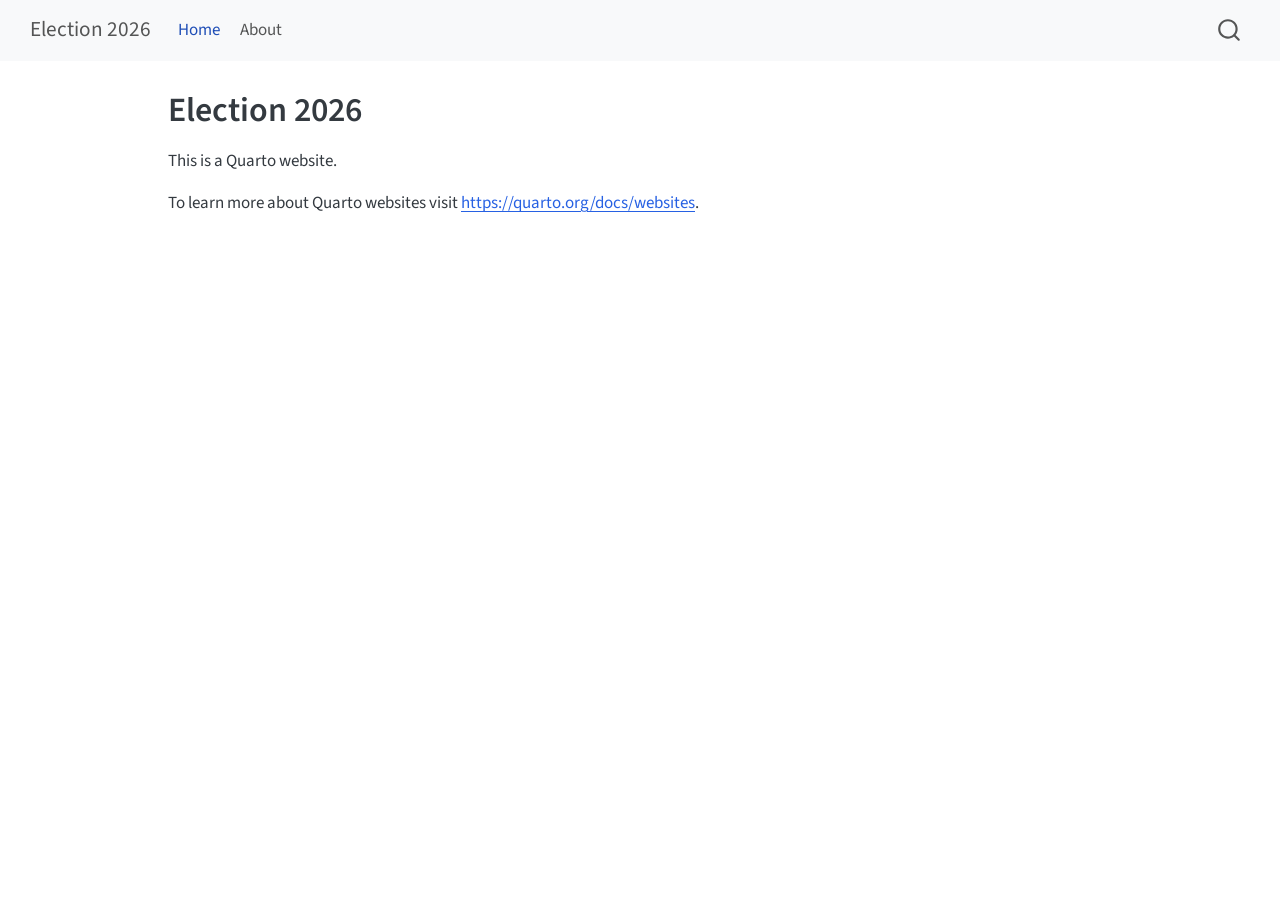
==== index.html @ 582b4d3f "Built site for gh-pages" ====
<!DOCTYPE html>
<html xmlns="http://www.w3.org/1999/xhtml" lang="en" xml:lang="en"><head>

<meta charset="utf-8">
<meta name="generator" content="quarto-1.10.19">

<meta name="viewport" content="width=device-width, initial-scale=1.0, user-scalable=yes">


<title>Election 2026</title>
<style>
/* Default styles provided by pandoc.
** See https://pandoc.org/MANUAL.html#variables-for-html for config info.
*/
span.smallcaps{font-variant: small-caps;}
div.columns{display: flex; gap: 1.5em;}
div.column{flex: auto;}
@media screen {
div.columns{gap: min(4vw, 1.5em);}
div.column{overflow-x: auto;}
}
div.hanging-indent{margin-left: 1.5em; text-indent: -1.5em;}
ul.task-list{list-style: none;}
ul.task-list li input[type="checkbox"] {
  width: 0.8em;
  margin: 0 0.8em 0.2em -1em; /* quarto-specific, see https://github.com/quarto-dev/quarto-cli/issues/4556 */ 
  vertical-align: middle;
}
</style>


<script src="site_libs/quarto-nav/quarto-nav.js"></script>
<script src="site_libs/quarto-nav/headroom.min.js"></script>
<script src="site_libs/clipboard/clipboard.min.js"></script>
<script src="site_libs/quarto-search/autocomplete.umd.js"></script>
<script src="site_libs/quarto-search/fuse.min.js"></script>
<script src="site_libs/quarto-search/quarto-search.js"></script>
<meta name="quarto:offset" content="./">
<script src="site_libs/quarto-html/quarto.js" type="module"></script>
<script src="site_libs/quarto-html/tabsets/tabsets.js" type="module"></script>
<script src="site_libs/quarto-html/popper.min.js"></script>
<script src="site_libs/quarto-html/tippy.umd.min.js"></script>
<script src="site_libs/quarto-html/anchor.min.js"></script>
<link href="site_libs/quarto-html/tippy.css" rel="stylesheet">
<link href="site_libs/quarto-html/quarto-syntax-highlighting-bf27225e3a48a9273f3daa8f8e829971.css" rel="stylesheet" id="quarto-text-highlighting-styles">
<script src="site_libs/bootstrap/bootstrap.min.js"></script>
<link href="site_libs/bootstrap/bootstrap-icons.css" rel="stylesheet">
<link href="site_libs/bootstrap/bootstrap-977607561cd60f84a551947bb62c3781.min.css" rel="stylesheet" append-hash="true" id="quarto-bootstrap" data-mode="light">
<script id="quarto-search-options" type="application/json">{
  "location": "navbar",
  "copy-button": false,
  "collapse-after": 3,
  "panel-placement": "end",
  "type": "overlay",
  "limit": 50,
  "keyboard-shortcut": [
    "f",
    "/",
    "s"
  ],
  "show-item-context": false,
  "language": {
    "search-no-results-text": "No results",
    "search-matching-documents-text": "matching documents",
    "search-copy-link-title": "Copy link to search",
    "search-hide-matches-text": "Hide additional matches",
    "search-more-match-text": "more match in this document",
    "search-more-matches-text": "more matches in this document",
    "search-clear-button-title": "Clear",
    "search-text-placeholder": "",
    "search-detached-cancel-button-title": "Cancel",
    "search-submit-button-title": "Submit",
    "search-label": "Search"
  }
}</script>


<link rel="stylesheet" href="styles.css">
</head>

<body class="nav-fixed quarto-light">

<div id="quarto-search-results"></div>
  <header id="quarto-header" class="headroom fixed-top">
    <nav class="navbar navbar-expand-lg " data-bs-theme="dark">
      <div class="navbar-container container-fluid">
      <div class="navbar-brand-container mx-auto">
    <a class="navbar-brand" href="./index.html">
    <span class="navbar-title">Election 2026</span>
    </a>
  </div>
            <div id="quarto-search" class="" title="Search"></div>
          <button class="navbar-toggler" type="button" data-bs-toggle="collapse" data-bs-target="#navbarCollapse" aria-controls="navbarCollapse" role="menu" aria-expanded="false" aria-label="Toggle navigation" onclick="if (window.quartoToggleHeadroom) { window.quartoToggleHeadroom(); }">
  <span class="navbar-toggler-icon"></span>
</button>
          <div class="collapse navbar-collapse" id="navbarCollapse">
            <ul class="navbar-nav navbar-nav-scroll me-auto">
  <li class="nav-item">
    <a class="nav-link active" href="./index.html" aria-current="page"> 
<span class="menu-text">Home</span></a>
  </li>  
  <li class="nav-item">
    <a class="nav-link" href="./about.html"> 
<span class="menu-text">About</span></a>
  </li>  
</ul>
          </div> <!-- /navcollapse -->
            <div class="quarto-navbar-tools">
</div>
      </div> <!-- /container-fluid -->
    </nav>
</header>
<!-- content -->
<div id="quarto-content" class="quarto-container page-columns page-rows-contents page-layout-article page-navbar">
<!-- sidebar -->
<!-- margin-sidebar -->
    <div id="quarto-margin-sidebar" class="sidebar margin-sidebar zindex-bottom">
        
    </div>
<!-- main -->
<main class="content" id="quarto-document-content">

<header id="title-block-header" class="quarto-title-block default">
<div class="quarto-title">
<h1 class="title">Election 2026</h1>
</div>



<div class="quarto-title-meta">

    
  
    
  </div>
  


</header>


<p>This is a Quarto website.</p>
<p>To learn more about Quarto websites visit <a href="https://quarto.org/docs/websites" class="uri">https://quarto.org/docs/websites</a>.</p>



</main> <!-- /main -->
<script id="quarto-html-after-body" type="application/javascript">
  window.document.addEventListener("DOMContentLoaded", function (event) {
    const icon = "";
    const anchorJS = new window.AnchorJS();
    anchorJS.options = {
      placement: 'right',
      icon: icon
    };
    anchorJS.add('.anchored');
    const isCodeAnnotation = (el) => {
      for (const clz of el.classList) {
        if (clz.startsWith('code-annotation-')) {                     
          return true;
        }
      }
      return false;
    }
    const onCopySuccess = function(e) {
      // button target
      const button = e.trigger;
      // don't keep focus
      button.blur();
      // flash "checked"
      button.classList.add('code-copy-button-checked');
      var currentTitle = button.getAttribute("title");
      button.setAttribute("title", "Copied!");
      let tooltip;
      if (window.bootstrap) {
        button.setAttribute("data-bs-toggle", "tooltip");
        button.setAttribute("data-bs-placement", "left");
        button.setAttribute("data-bs-title", "Copied!");
        tooltip = new bootstrap.Tooltip(button, 
          { trigger: "manual", 
            customClass: "code-copy-button-tooltip",
            offset: [0, -8]});
        tooltip.show();    
      }
      setTimeout(function() {
        if (tooltip) {
          tooltip.hide();
          button.removeAttribute("data-bs-title");
          button.removeAttribute("data-bs-toggle");
          button.removeAttribute("data-bs-placement");
        }
        button.setAttribute("title", currentTitle);
        button.classList.remove('code-copy-button-checked');
      }, 1000);
      // clear code selection
      e.clearSelection();
    }
    const getTextToCopy = function(trigger) {
      const outerScaffold = trigger.parentElement.cloneNode(true);
      const codeEl = outerScaffold.querySelector('code');
      for (const childEl of codeEl.children) {
        if (isCodeAnnotation(childEl)) {
          childEl.remove();
        }
      }
      return codeEl.innerText;
    }
    const clipboard = new window.ClipboardJS('.code-copy-button:not([data-in-quarto-modal])', {
      text: getTextToCopy
    });
    clipboard.on('success', onCopySuccess);
    if (window.document.getElementById('quarto-embedded-source-code-modal')) {
      const clipboardModal = new window.ClipboardJS('.code-copy-button[data-in-quarto-modal]', {
        text: getTextToCopy,
        container: window.document.getElementById('quarto-embedded-source-code-modal')
      });
      clipboardModal.on('success', onCopySuccess);
    }
      var localhostRegex = new RegExp(/^(?:http|https):\/\/localhost\:?[0-9]*\//);
      var mailtoRegex = new RegExp(/^mailto:/);
        var filterRegex = new RegExp('/' + window.location.host + '/');
      var isInternal = (href) => {
          return filterRegex.test(href) || localhostRegex.test(href) || mailtoRegex.test(href);
      }
      // Inspect non-navigation links and adorn them if external
     var links = window.document.querySelectorAll('a[href]:not(.nav-link):not(.navbar-brand):not(.toc-action):not(.sidebar-link):not(.sidebar-item-toggle):not(.pagination-link):not(.no-external):not([aria-hidden]):not(.dropdown-item):not(.quarto-navigation-tool):not(.about-link)');
      for (var i=0; i<links.length; i++) {
        const link = links[i];
        if (!isInternal(link.href)) {
          // undo the damage that might have been done by quarto-nav.js in the case of
          // links that we want to consider external
          if (link.dataset.originalHref !== undefined) {
            link.href = link.dataset.originalHref;
          }
        }
      }
    function tippyHover(el, contentFn, onTriggerFn, onUntriggerFn) {
      const config = {
        allowHTML: true,
        maxWidth: 500,
        delay: 100,
        arrow: false,
        appendTo: function(el) {
            return el.parentElement;
        },
        interactive: true,
        interactiveBorder: 10,
        theme: 'quarto',
        placement: 'bottom-start',
      };
      if (contentFn) {
        config.content = contentFn;
      }
      if (onTriggerFn) {
        config.onTrigger = onTriggerFn;
      }
      if (onUntriggerFn) {
        config.onUntrigger = onUntriggerFn;
      }
      window.tippy(el, config); 
    }
    const noterefs = window.document.querySelectorAll('a[role="doc-noteref"]');
    for (var i=0; i<noterefs.length; i++) {
      const ref = noterefs[i];
      tippyHover(ref, function() {
        // use id or data attribute instead here
        let href = ref.getAttribute('data-footnote-href') || ref.getAttribute('href');
        try { href = new URL(href).hash; } catch {}
        const id = href.replace(/^#\/?/, "");
        const note = window.document.getElementById(id);
        if (note) {
          return note.innerHTML;
        } else {
          return "";
        }
      });
    }
    const xrefs = window.document.querySelectorAll('a.quarto-xref');
    const processXRef = (id, note) => {
      // Strip column container classes
      const stripColumnClz = (el) => {
        el.classList.remove("page-full", "page-columns");
        if (el.children) {
          for (const child of el.children) {
            stripColumnClz(child);
          }
        }
      }
      stripColumnClz(note)
      if (id === null || id.startsWith('sec-')) {
        // Special case sections, only their first couple elements
        const container = document.createElement("div");
        if (note.children && note.children.length > 2) {
          container.appendChild(note.children[0].cloneNode(true));
          for (let i = 1; i < note.children.length; i++) {
            const child = note.children[i];
            if (child.tagName === "P" && child.innerText === "") {
              continue;
            } else {
              container.appendChild(child.cloneNode(true));
              break;
            }
          }
          if (window.Quarto?.typesetMath) {
            window.Quarto.typesetMath(container);
          }
          return container.innerHTML
        } else {
          if (window.Quarto?.typesetMath) {
            window.Quarto.typesetMath(note);
          }
          return note.innerHTML;
        }
      } else {
        // Remove any anchor links if they are present
        const anchorLink = note.querySelector('a.anchorjs-link');
        if (anchorLink) {
          anchorLink.remove();
        }
        if (window.Quarto?.typesetMath) {
          window.Quarto.typesetMath(note);
        }
        if (note.classList.contains("callout")) {
          return note.outerHTML;
        } else {
          return note.innerHTML;
        }
      }
    }
    for (var i=0; i<xrefs.length; i++) {
      const xref = xrefs[i];
      tippyHover(xref, undefined, function(instance) {
        instance.disable();
        let url = xref.getAttribute('href');
        let hash = undefined; 
        if (url.startsWith('#')) {
          hash = url;
        } else {
          try { hash = new URL(url).hash; } catch {}
        }
        if (hash) {
          const id = hash.replace(/^#\/?/, "");
          const note = window.document.getElementById(id);
          if (note !== null) {
            try {
              const html = processXRef(id, note.cloneNode(true));
              instance.setContent(html);
            } finally {
              instance.enable();
              instance.show();
            }
          } else {
            // See if we can fetch this
            fetch(url.split('#')[0])
            .then(res => res.text())
            .then(html => {
              const parser = new DOMParser();
              const htmlDoc = parser.parseFromString(html, "text/html");
              const note = htmlDoc.getElementById(id);
              if (note !== null) {
                const html = processXRef(id, note);
                instance.setContent(html);
              } 
            }).finally(() => {
              instance.enable();
              instance.show();
            });
          }
        } else {
          // See if we can fetch a full url (with no hash to target)
          // This is a special case and we should probably do some content thinning / targeting
          fetch(url)
          .then(res => res.text())
          .then(html => {
            const parser = new DOMParser();
            const htmlDoc = parser.parseFromString(html, "text/html");
            const note = htmlDoc.querySelector('main.content');
            if (note !== null) {
              // This should only happen for chapter cross references
              // (since there is no id in the URL)
              // remove the first header
              if (note.children.length > 0 && note.children[0].tagName === "HEADER") {
                note.children[0].remove();
              }
              const html = processXRef(null, note);
              instance.setContent(html);
            } 
          }).finally(() => {
            instance.enable();
            instance.show();
          });
        }
      }, function(instance) {
      });
    }
        let selectedAnnoteEl;
        const selectorForAnnotation = ( cell, annotation) => {
          let cellAttr = 'data-code-cell="' + cell + '"';
          let lineAttr = 'data-code-annotation="' +  annotation + '"';
          const selector = 'span[' + cellAttr + '][' + lineAttr + ']';
          return selector;
        }
        const selectCodeLines = (annoteEl) => {
          const doc = window.document;
          const targetCell = annoteEl.getAttribute("data-target-cell");
          const targetAnnotation = annoteEl.getAttribute("data-target-annotation");
          const annoteSpan = window.document.querySelector(selectorForAnnotation(targetCell, targetAnnotation));
          const lines = annoteSpan.getAttribute("data-code-lines").split(",");
          const lineIds = lines.map((line) => {
            return targetCell + "-" + line;
          })
          let top = null;
          let height = null;
          let parent = null;
          if (lineIds.length > 0) {
              //compute the position of the single el (top and bottom and make a div)
              const el = window.document.getElementById(lineIds[0]);
              top = el.offsetTop;
              height = el.offsetHeight;
              parent = el.parentElement.parentElement;
            if (lineIds.length > 1) {
              const lastEl = window.document.getElementById(lineIds[lineIds.length - 1]);
              const bottom = lastEl.offsetTop + lastEl.offsetHeight;
              height = bottom - top;
            }
            if (top !== null && height !== null && parent !== null) {
              // cook up a div (if necessary) and position it 
              let div = window.document.getElementById("code-annotation-line-highlight");
              if (div === null) {
                div = window.document.createElement("div");
                div.setAttribute("id", "code-annotation-line-highlight");
                div.style.position = 'absolute';
                parent.appendChild(div);
              }
              div.style.top = top - 2 + "px";
              div.style.height = height + 4 + "px";
              div.style.left = 0;
              let gutterDiv = window.document.getElementById("code-annotation-line-highlight-gutter");
              if (gutterDiv === null) {
                gutterDiv = window.document.createElement("div");
                gutterDiv.setAttribute("id", "code-annotation-line-highlight-gutter");
                gutterDiv.style.position = 'absolute';
                const codeCell = window.document.getElementById(targetCell);
                const gutter = codeCell.querySelector('.code-annotation-gutter');
                gutter.appendChild(gutterDiv);
              }
              gutterDiv.style.top = top - 2 + "px";
              gutterDiv.style.height = height + 4 + "px";
            }
            selectedAnnoteEl = annoteEl;
          }
        };
        const unselectCodeLines = () => {
          const elementsIds = ["code-annotation-line-highlight", "code-annotation-line-highlight-gutter"];
          elementsIds.forEach((elId) => {
            const div = window.document.getElementById(elId);
            if (div) {
              div.remove();
            }
          });
          selectedAnnoteEl = undefined;
        };
          // Handle positioning of the toggle
      window.addEventListener(
        "resize",
        throttle(() => {
          elRect = undefined;
          if (selectedAnnoteEl) {
            selectCodeLines(selectedAnnoteEl);
          }
        }, 10)
      );
      function throttle(fn, ms) {
      let throttle = false;
      let timer;
        return (...args) => {
          if(!throttle) { // first call gets through
              fn.apply(this, args);
              throttle = true;
          } else { // all the others get throttled
              if(timer) clearTimeout(timer); // cancel #2
              timer = setTimeout(() => {
                fn.apply(this, args);
                timer = throttle = false;
              }, ms);
          }
        };
      }
        // Attach click handler to the DT
        const annoteDls = window.document.querySelectorAll('dt[data-target-cell]');
        for (const annoteDlNode of annoteDls) {
          annoteDlNode.addEventListener('click', (event) => {
            const clickedEl = event.target;
            if (clickedEl !== selectedAnnoteEl) {
              unselectCodeLines();
              const activeEl = window.document.querySelector('dt[data-target-cell].code-annotation-active');
              if (activeEl) {
                activeEl.classList.remove('code-annotation-active');
              }
              selectCodeLines(clickedEl);
              clickedEl.classList.add('code-annotation-active');
            } else {
              // Unselect the line
              unselectCodeLines();
              clickedEl.classList.remove('code-annotation-active');
            }
          });
        }
    const findCites = (el) => {
      const parentEl = el.parentElement;
      if (parentEl) {
        const cites = parentEl.dataset.cites;
        if (cites) {
          return {
            el,
            cites: cites.split(' ')
          };
        } else {
          return findCites(el.parentElement)
        }
      } else {
        return undefined;
      }
    };
    var bibliorefs = window.document.querySelectorAll('a[role="doc-biblioref"]');
    for (var i=0; i<bibliorefs.length; i++) {
      const ref = bibliorefs[i];
      const citeInfo = findCites(ref);
      if (citeInfo) {
        tippyHover(citeInfo.el, function() {
          var popup = window.document.createElement('div');
          citeInfo.cites.forEach(function(cite) {
            var citeDiv = window.document.createElement('div');
            citeDiv.classList.add('hanging-indent');
            citeDiv.classList.add('csl-entry');
            var biblioDiv = window.document.getElementById('ref-' + cite);
            if (biblioDiv) {
              citeDiv.innerHTML = biblioDiv.innerHTML;
            }
            popup.appendChild(citeDiv);
          });
          return popup.innerHTML;
        });
      }
    }
  });
  </script>
</div> <!-- /content -->




</body></html>
---- site_libs/quarto-html/tippy.css ----
.tippy-box[data-animation=fade][data-state=hidden]{opacity:0}[data-tippy-root]{max-width:calc(100vw - 10px)}.tippy-box{position:relative;background-color:#333;color:#fff;border-radius:4px;font-size:14px;line-height:1.4;white-space:normal;outline:0;transition-property:transform,visibility,opacity}.tippy-box[data-placement^=top]>.tippy-arrow{bottom:0}.tippy-box[data-placement^=top]>.tippy-arrow:before{bottom:-7px;left:0;border-width:8px 8px 0;border-top-color:initial;transform-origin:center top}.tippy-box[data-placement^=bottom]>.tippy-arrow{top:0}.tippy-box[data-placement^=bottom]>.tippy-arrow:before{top:-7px;left:0;border-width:0 8px 8px;border-bottom-color:initial;transform-origin:center bottom}.tippy-box[data-placement^=left]>.tippy-arrow{right:0}.tippy-box[data-placement^=left]>.tippy-arrow:before{border-width:8px 0 8px 8px;border-left-color:initial;right:-7px;transform-origin:center left}.tippy-box[data-placement^=right]>.tippy-arrow{left:0}.tippy-box[data-placement^=right]>.tippy-arrow:before{left:-7px;border-width:8px 8px 8px 0;border-right-color:initial;transform-origin:center right}.tippy-box[data-inertia][data-state=visible]{transition-timing-function:cubic-bezier(.54,1.5,.38,1.11)}.tippy-arrow{width:16px;height:16px;color:#333}.tippy-arrow:before{content:"";position:absolute;border-color:transparent;border-style:solid}.tippy-content{position:relative;padding:5px 9px;z-index:1}
---- site_libs/quarto-html/quarto-syntax-highlighting-bf27225e3a48a9273f3daa8f8e829971.css ----
/* quarto syntax highlight colors */
:root {
  --quarto-hl-ot-color: #003B4F;
  --quarto-hl-at-color: #657422;
  --quarto-hl-ss-color: #20794D;
  --quarto-hl-an-color: #5E5E5E;
  --quarto-hl-fu-color: #4758AB;
  --quarto-hl-st-color: #20794D;
  --quarto-hl-cf-color: #003B4F;
  --quarto-hl-op-color: #5E5E5E;
  --quarto-hl-er-color: #AD0000;
  --quarto-hl-bn-color: #AD0000;
  --quarto-hl-al-color: #AD0000;
  --quarto-hl-va-color: #111111;
  --quarto-hl-bu-color: inherit;
  --quarto-hl-ex-color: inherit;
  --quarto-hl-pp-color: #AD0000;
  --quarto-hl-in-color: #5E5E5E;
  --quarto-hl-vs-color: #20794D;
  --quarto-hl-wa-color: #5E5E5E;
  --quarto-hl-do-color: #5E5E5E;
  --quarto-hl-im-color: #00769E;
  --quarto-hl-ch-color: #20794D;
  --quarto-hl-dt-color: #AD0000;
  --quarto-hl-fl-color: #AD0000;
  --quarto-hl-co-color: #5E5E5E;
  --quarto-hl-cv-color: #5E5E5E;
  --quarto-hl-cn-color: #8f5902;
  --quarto-hl-sc-color: #5E5E5E;
  --quarto-hl-dv-color: #AD0000;
  --quarto-hl-kw-color: #003B4F;
}

/* other quarto variables */
:root {
  --quarto-font-monospace: SFMono-Regular, Menlo, Monaco, Consolas, "Liberation Mono", "Courier New", monospace;
}

/* syntax highlight based on Pandoc's rules */
pre > code.sourceCode > span {
  color: #003B4F;
}

code.sourceCode > span {
  color: #003B4F;
}

div.sourceCode,
div.sourceCode pre.sourceCode {
  color: #003B4F;
}

/* Normal */
code span {
  color: #003B4F;
}

/* Alert */
code span.al {
  color: #AD0000;
  font-style: inherit;
}

/* Annotation */
code span.an {
  color: #5E5E5E;
  font-style: inherit;
}

/* Attribute */
code span.at {
  color: #657422;
  font-style: inherit;
}

/* BaseN */
code span.bn {
  color: #AD0000;
  font-style: inherit;
}

/* BuiltIn */
code span.bu {
  font-style: inherit;
}

/* ControlFlow */
code span.cf {
  color: #003B4F;
  font-weight: bold;
  font-style: inherit;
}

/* Char */
code span.ch {
  color: #20794D;
  font-style: inherit;
}

/* Constant */
code span.cn {
  color: #8f5902;
  font-style: inherit;
}

/* Comment */
code span.co {
  color: #5E5E5E;
  font-style: inherit;
}

/* CommentVar */
code span.cv {
  color: #5E5E5E;
  font-style: italic;
}

/* Documentation */
code span.do {
  color: #5E5E5E;
  font-style: italic;
}

/* DataType */
code span.dt {
  color: #AD0000;
  font-style: inherit;
}

/* DecVal */
code span.dv {
  color: #AD0000;
  font-style: inherit;
}

/* Error */
code span.er {
  color: #AD0000;
  font-style: inherit;
}

/* Extension */
code span.ex {
  font-style: inherit;
}

/* Float */
code span.fl {
  color: #AD0000;
  font-style: inherit;
}

/* Function */
code span.fu {
  color: #4758AB;
  font-style: inherit;
}

/* Import */
code span.im {
  color: #00769E;
  font-style: inherit;
}

/* Information */
code span.in {
  color: #5E5E5E;
  font-style: inherit;
}

/* Keyword */
code span.kw {
  color: #003B4F;
  font-weight: bold;
  font-style: inherit;
}

/* Operator */
code span.op {
  color: #5E5E5E;
  font-style: inherit;
}

/* Other */
code span.ot {
  color: #003B4F;
  font-style: inherit;
}

/* Preprocessor */
code span.pp {
  color: #AD0000;
  font-style: inherit;
}

/* SpecialChar */
code span.sc {
  color: #5E5E5E;
  font-style: inherit;
}

/* SpecialString */
code span.ss {
  color: #20794D;
  font-style: inherit;
}

/* String */
code span.st {
  color: #20794D;
  font-style: inherit;
}

/* Variable */
code span.va {
  color: #111111;
  font-style: inherit;
}

/* VerbatimString */
code span.vs {
  color: #20794D;
  font-style: inherit;
}

/* Warning */
code span.wa {
  color: #5E5E5E;
  font-style: italic;
}

.prevent-inlining {
  content: "</";
}

/*# sourceMappingURL=8be38f48d34c45af72792cbd699585e7.css.map */
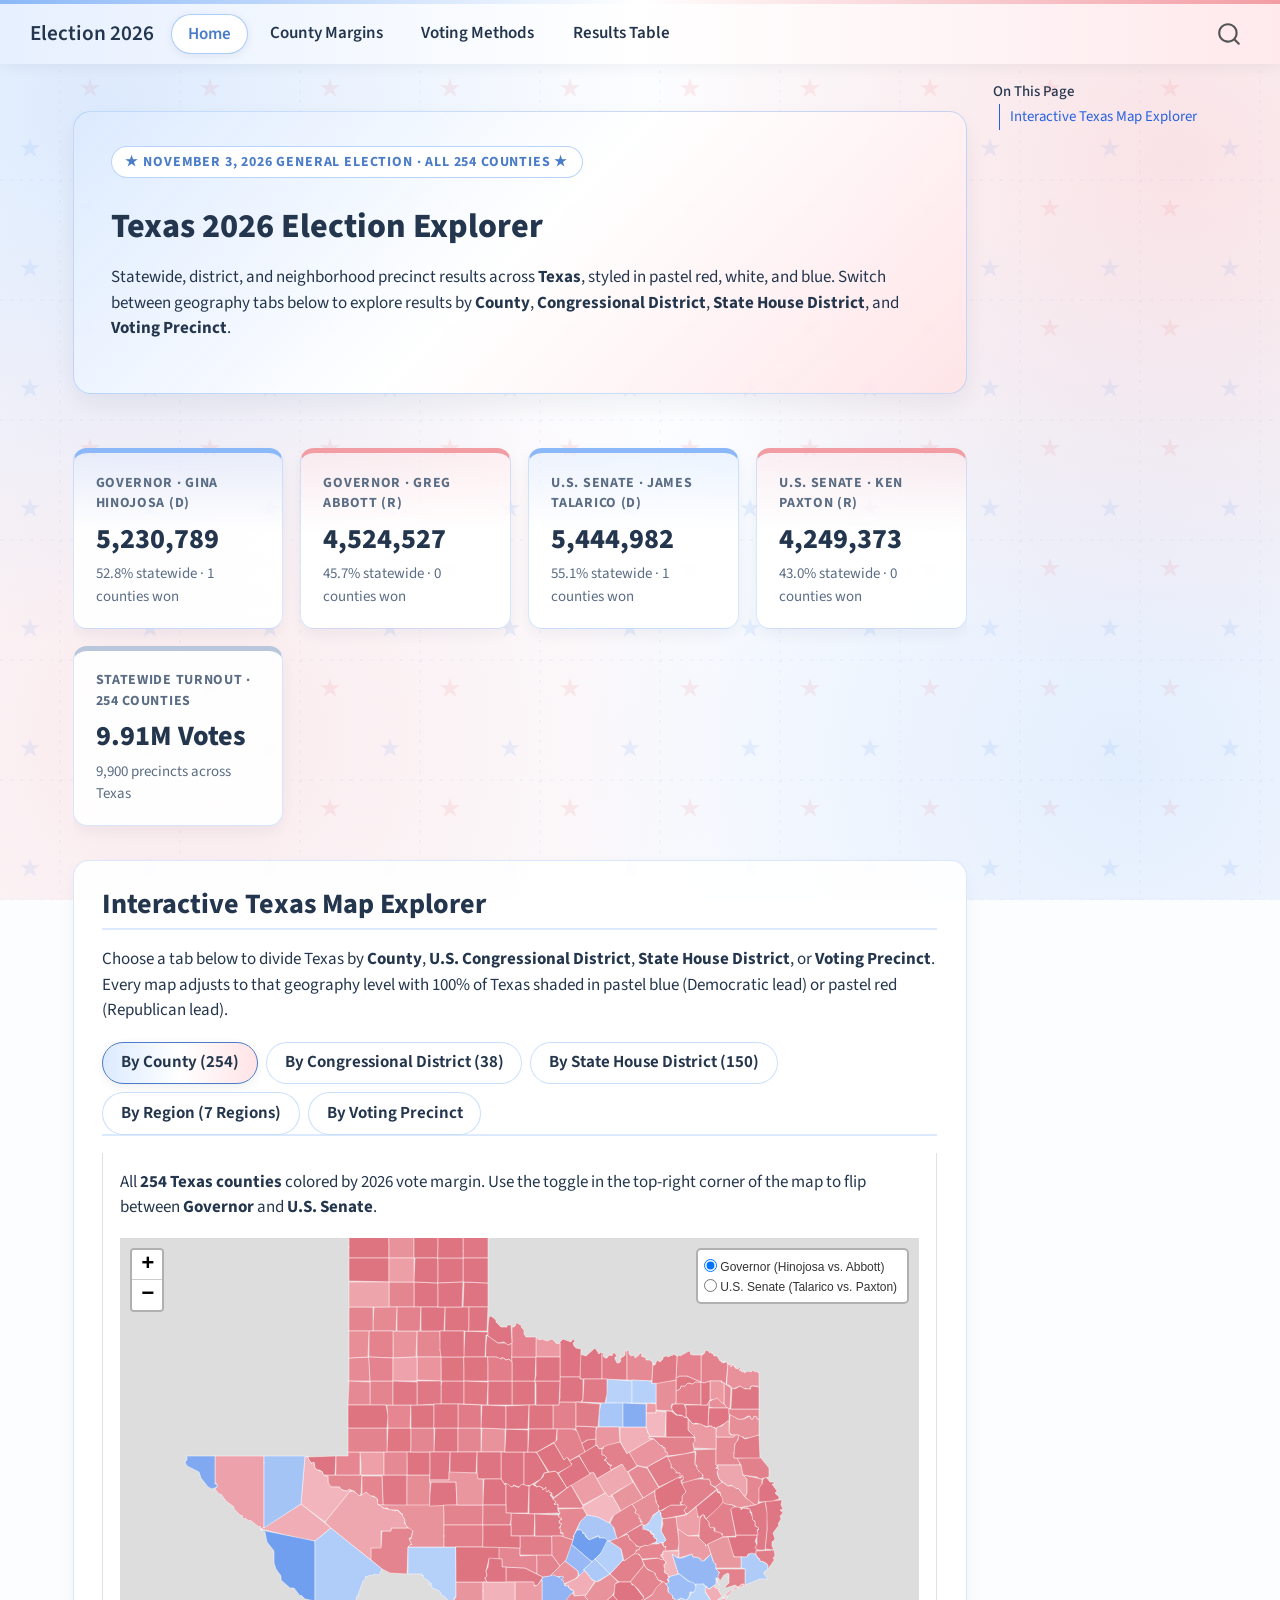
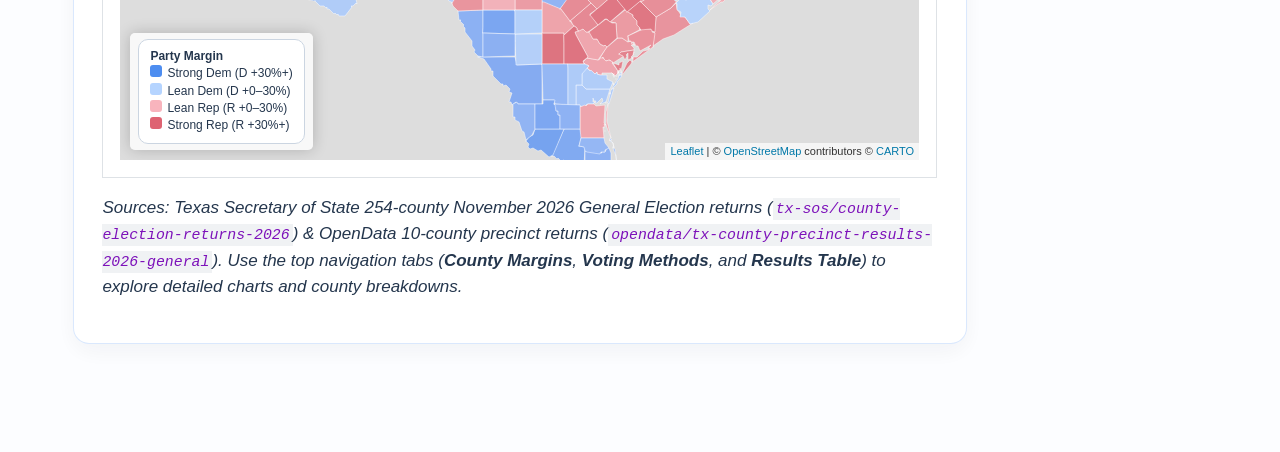
==== commit 58b3f21a: "Built site for gh-pages" ====
--- a/index.html
+++ b/index.html
@@ -73,6 +73,17 @@
     "search-label": "Search"
   }
 }</script>
+<script src="site_libs/htmlwidgets-1.6.4/htmlwidgets.js"></script>
+<script src="site_libs/jquery-3.6.0/jquery-3.6.0.min.js"></script>
+<link href="site_libs/leaflet-1.3.1/leaflet.css" rel="stylesheet">
+<script src="site_libs/leaflet-1.3.1/leaflet.js"></script>
+<link href="site_libs/leafletfix-1.0.0/leafletfix.css" rel="stylesheet">
+<script src="site_libs/proj4-2.6.2/proj4.min.js"></script>
+<script src="site_libs/Proj4Leaflet-1.0.1/proj4leaflet.js"></script>
+<link href="site_libs/rstudio_leaflet-1.3.1/rstudio_leaflet.css" rel="stylesheet">
+<script src="site_libs/leaflet-binding-2.2.3/leaflet.js"></script>
+<script src="site_libs/leaflet-providers-3.0.0/leaflet-providers.js"></script>
+<script src="site_libs/leaflet-providers-plugin-2.2.3/leaflet-providers-plugin.js"></script>
 
 
 <link rel="stylesheet" href="styles.css">
@@ -100,8 +111,16 @@
 <span class="menu-text">Home</span></a>
   </li>  
   <li class="nav-item">
-    <a class="nav-link" href="./about.html"> 
-<span class="menu-text">About</span></a>
+    <a class="nav-link" href="./margins.qmd"> 
+<span class="menu-text">County Margins</span></a>
+  </li>  
+  <li class="nav-item">
+    <a class="nav-link" href="./voting-methods.qmd"> 
+<span class="menu-text">Voting Methods</span></a>
+  </li>  
+  <li class="nav-item">
+    <a class="nav-link" href="./results-table.qmd"> 
+<span class="menu-text">Results Table</span></a>
   </li>  
 </ul>
           </div> <!-- /navcollapse -->
@@ -111,36 +130,116 @@
     </nav>
 </header>
 <!-- content -->
-<div id="quarto-content" class="quarto-container page-columns page-rows-contents page-layout-article page-navbar">
+<div id="quarto-content" class="quarto-container page-columns page-rows-contents page-layout-full page-navbar">
 <!-- sidebar -->
 <!-- margin-sidebar -->
-    <div id="quarto-margin-sidebar" class="sidebar margin-sidebar zindex-bottom">
-        
+    <div id="quarto-margin-sidebar" class="sidebar margin-sidebar">
+        <nav id="TOC" role="doc-toc" class="toc-active">
+    <h2 id="toc-title">On This Page</h2>
+   
+  <ul>
+  <li><a href="#interactive-texas-map-explorer" id="toc-interactive-texas-map-explorer" class="nav-link active" data-scroll-target="#interactive-texas-map-explorer">Interactive Texas Map Explorer</a></li>
+  </ul>
+</nav>
     </div>
 <!-- main -->
-<main class="content" id="quarto-document-content">
-
-<header id="title-block-header" class="quarto-title-block default">
-<div class="quarto-title">
-<h1 class="title">Election 2026</h1>
-</div>
-
-
-
-<div class="quarto-title-meta">
-
-    
-  
-    
-  </div>
-  
-
-
-</header>
-
-
-<p>This is a Quarto website.</p>
-<p>To learn more about Quarto websites visit <a href="https://quarto.org/docs/websites" class="uri">https://quarto.org/docs/websites</a>.</p>
+<main class="content column-page-left" id="quarto-document-content"><header id="title-block-header" class="quarto-title-block"></header>
+
+
+
+
+<div class="hero-banner">
+<p><span class="hero-badge">★ November 3, 2026 General Election · All 254 Counties ★</span></p>
+<section id="texas-2026-election-explorer" class="level1">
+<h1>Texas 2026 Election Explorer</h1>
+<p>Statewide, district, and neighborhood precinct results across <strong>Texas</strong>, styled in pastel red, white, and blue. Switch between geography tabs below to explore results by <strong>County</strong>, <strong>Congressional District</strong>, <strong>State House District</strong>, and <strong>Voting Precinct</strong>.</p>
+</section>
+</div>
+<div class="cell">
+<div class="cell-output-display">
+<div class="kpi-grid"><div class="kpi-card dem"><div class="kpi-label">Governor · Gina Hinojosa (D)</div><div class="kpi-value">5,230,789</div><div class="kpi-detail">52.8% statewide · 1 counties won</div></div><div class="kpi-card rep"><div class="kpi-label">Governor · Greg Abbott (R)</div><div class="kpi-value">4,524,527</div><div class="kpi-detail">45.7% statewide · 0 counties won</div></div><div class="kpi-card dem"><div class="kpi-label">U.S. Senate · James Talarico (D)</div><div class="kpi-value">5,444,982</div><div class="kpi-detail">55.1% statewide · 1 counties won</div></div><div class="kpi-card rep"><div class="kpi-label">U.S. Senate · Ken Paxton (R)</div><div class="kpi-value">4,249,373</div><div class="kpi-detail">43.0% statewide · 0 counties won</div></div><div class="kpi-card neutral"><div class="kpi-label">Statewide Turnout · 254 Counties</div><div class="kpi-value">9.91M Votes</div><div class="kpi-detail">9,900 precincts across Texas</div></div></div>
+</div>
+</div>
+<section id="interactive-texas-map-explorer" class="level2 section-card">
+<h2 class="anchored" data-anchor-id="interactive-texas-map-explorer">Interactive Texas Map Explorer</h2>
+<p>Choose a tab below to divide Texas by <strong>County</strong>, <strong>U.S. Congressional District</strong>, <strong>State House District</strong>, or <strong>Voting Precinct</strong>. Every map adjusts to that geography level with 100% of Texas shaded in pastel blue (Democratic lead) or pastel red (Republican lead).</p>
+<div class="tabset-margin-container"></div><div class="panel-tabset">
+<ul class="nav nav-tabs" role="tablist"><li class="nav-item" role="presentation"><a class="nav-link active" id="tabset-1-1-tab" data-bs-toggle="tab" data-bs-target="#tabset-1-1" role="tab" aria-controls="tabset-1-1" aria-selected="true" href="">By County (254)</a></li><li class="nav-item" role="presentation"><a class="nav-link" id="tabset-1-2-tab" data-bs-toggle="tab" data-bs-target="#tabset-1-2" role="tab" aria-controls="tabset-1-2" aria-selected="false" href="">By Congressional District (38)</a></li><li class="nav-item" role="presentation"><a class="nav-link" id="tabset-1-3-tab" data-bs-toggle="tab" data-bs-target="#tabset-1-3" role="tab" aria-controls="tabset-1-3" aria-selected="false" href="">By State House District (150)</a></li><li class="nav-item" role="presentation"><a class="nav-link" id="tabset-1-4-tab" data-bs-toggle="tab" data-bs-target="#tabset-1-4" role="tab" aria-controls="tabset-1-4" aria-selected="false" href="">By Region (7 Regions)</a></li><li class="nav-item" role="presentation"><a class="nav-link" id="tabset-1-5-tab" data-bs-toggle="tab" data-bs-target="#tabset-1-5" role="tab" aria-controls="tabset-1-5" aria-selected="false" href="">By Voting Precinct</a></li></ul>
+<div class="tab-content">
+<div id="tabset-1-1" class="tab-pane active" role="tabpanel" aria-labelledby="tabset-1-1-tab">
+<p>All <strong>254 Texas counties</strong> colored by 2026 vote margin. Use the toggle in the top-right corner of the map to flip between <strong>Governor</strong> and <strong>U.S. Senate</strong>.</p>
+<div class="cell">
+<div class="cell-output-display">
+<div id="htmlwidget-22671c21c827c965a5fc" style="width:100%;height:522px;" class="leaflet html-widget"></div>
+<script type="application/json" data-for="htmlwidget-22671c21c827c965a5fc">{"x":{"options":{"minZoom":5,"maxZoom":11,"crs":{"crsClass":"L.CRS.EPSG3857","code":null,"proj4def":null,"projectedBounds":null,"options":{}}},"calls":[{"method":"addProviderTiles","args":["CartoDB.Positron",null,null,{"errorTileUrl":"","noWrap":false,"detectRetina":false}]},{"method":"addPolygons","args":[[[[{"lng":[-97.317446,-97.315425,-97.313999,-97.31304900000001,-97.31186,-97.31079099999999,-97.310078,-97.311266,-97.312454,-97.31388099999999,-97.314356,-97.315901,-97.317802,-97.317446],"lat":[27.493824,27.495195,27.497514,27.500044,27.501941,27.503733,27.505947,27.507001,27.507106,27.50542,27.502995,27.499095,27.49456199999999,27.493824]}],[{"lng":[-97.319704,-97.316733,-97.31637600000001,-97.315544,-97.31388099999999,-97.31292999999999,-97.309721,-97.305086,-97.30377900000001,-97.304492,-97.30556199999999,-97.307939,-97.31197899999999,-97.313524,-97.315782,-97.316852,-97.318872,-97.319704],"lat":[27.4778,27.477905,27.480014,27.48149,27.483387,27.48655,27.488553,27.491505,27.494457,27.495511,27.494879,27.491611,27.490451,27.490451,27.486656,27.483282,27.480225,27.4778]}],[{"lng":[-97.371803,-97.369545,-97.368832,-97.370852,-97.36988464421469,-97.34757975250631,-97.34742,-97.338252,-97.33722931280701,-97.3304526496326,-97.329509,-97.32491400000001,-97.318894,-97.31200800000001,-97.31120427947521,-97.3052817822517,-97.303642,-97.296057,-97.29142400000001,-97.27506700000001,-97.268316,-97.2639675223791,-97.25732499999999,-97.24393600000001,-97.23561400000001,-97.2335857496044,-97.22697100000001,-97.2226506131795,-97.228652,-97.23425,-97.241738,-97.24212199999999,-97.26815956369562,-97.272643,-97.281318,-97.2843105899946,-97.287617,-97.29332100000001,-97.300808,-97.304254,-97.297837,-97.30145,-97.30751100000001,-97.309888,-97.31274000000001,-97.314166,-97.319632,-97.324386,-97.32818899999999,-97.33044700000001,-97.33092200000002,-97.330209,-97.33075600000001,-97.331992,-97.334369,-97.33627,-97.338409,-97.340667,-97.342568,-97.34720299999999,-97.34946100000001,-97.352789,-97.353145,-97.358968,-97.36182100000001,-97.362415,-97.361464,-97.36170199999999,-97.36396000000001,-97.365386,-97.365505,-97.366336,-97.364435,-97.362058,-97.362652,-97.36193900000001,-97.359206,-97.35885,-97.355997,-97.357423,-97.362534,-97.370971,-97.371803],"lat":[27.294024,27.28811,27.28124400000001,27.27871,27.2780942729174,27.2779639491206,27.278554,27.311027,27.314287948595,27.3358960712047,27.338905,27.352517,27.369798,27.388055,27.3900802489103,27.405004007453,27.409136,27.427175,27.438222,27.475417,27.48772900000001,27.4967950872244,27.510644,27.536004,27.552203,27.5560895999134,27.568765,27.5764948600858,27.578518,27.580349,27.58279599999999,27.582924,27.5759713728181,27.568224,27.552737,27.5467803253924,27.540199,27.529977,27.51459,27.507317,27.492349,27.4848,27.48111,27.475311,27.472359,27.46656,27.45875699999999,27.44568,27.438297,27.4345,27.427011,27.421842,27.418024,27.413298,27.408656,27.402748,27.400215,27.398316,27.39314600000001,27.38818699999999,27.382383,27.376474,27.373835,27.366553,27.35906,27.353993,27.351988,27.349877,27.346499,27.339426,27.335732,27.330559,27.328341,27.326863,27.321268,27.319473,27.316094,27.313349,27.308703,27.305535,27.304901,27.298776,27.294024]}],[{"lng":[-97.405642,-97.404335,-97.403503,-97.40314600000001,-97.402433,-97.401364,-97.400294,-97.399106,-97.400532,-97.40207700000001,-97.40290899999999,-97.40409699999999,-97.405642,-97.405642],"lat":[27.290205,27.290205,27.291261,27.295908,27.29897100000001,27.303089,27.306363,27.309108,27.310903,27.310481,27.306468,27.301928,27.294747,27.290205]}],[{"lng":[-97.405998,-97.40481,-97.403859,-97.402314,-97.400532,-97.399581,-97.400651,-97.40290899999999,-97.404335,-97.406593,-97.405998],"lat":[27.313543,27.313754,27.314916,27.3184,27.322096,27.324524,27.325474,27.323151,27.319878,27.315655,27.313543]}],[{"lng":[-98.059668,-98.059088,-98.05903400000001,-98.058994,-98.058736,-98.058423,-98.05807800000001,-98.009952,-98.00027900000001,-97.98607600000001,-97.985938,-97.98588700000001,-97.983329,-97.983096,-97.980953,-97.978836,-97.973715,-97.972004,-97.96926499999999,-97.968484,-97.96564600000001,-97.964225,-97.96293900000001,-97.961264,-97.96069199999999,-97.95932500000001,-97.957928,-97.959541,-97.958409,-97.95695600000002,-97.955842,-97.954685,-97.95504200000001,-97.956908,-97.95666799999999,-97.954803,-97.95370699999999,-97.952575,-97.95265499999999,-97.951812,-97.950648,-97.949029,-97.94576000000001,-97.94379600000001,-97.94246699999999,-97.938964,-97.937117,-97.93374900000001,-97.933903,-97.93144100000001,-97.929317,-97.923524,-97.92238000000002,-97.921289,-97.91939300000001,-97.91774900000001,-97.917068,-97.917312,-97.916504,-97.91269,-97.909683,-97.905592,-97.901703,-97.89738,-97.895623,-97.89474300000001,-97.892032,-97.891435,-97.88891099999999,-97.88821799999999,-97.887181,-97.884827,-97.883912,-97.880224,-97.879013,-97.87773199999999,-97.87565499999999,-97.870564,-97.87070199999999,-97.86812500000001,-97.86580499999999,-97.863657,-97.861801,-97.85977099999999,-97.858525,-97.85887600000001,-97.85754,-97.855816,-97.854333,-97.854506,-97.856754,-97.855397,-97.85422699999999,-97.85155100000001,-97.848805,-97.84564899999999,-97.844854,-97.84134,-97.838722,-97.83401499999999,-97.83023900000001,-97.82787500000001,-97.82574099999999,-97.822597,-97.821516,-97.81984100000001,-97.818091,-97.816619,-97.815658,-97.815449,-97.81556999999999,-97.815191,-97.815566,-97.8173,-97.81735500000001,-97.81592499999999,-97.814172,-97.810469,-97.80679499999999,-97.80549800000001,-97.803597,-97.802386,-97.799751,-97.79762599999999,-97.79560499999999,-97.793932,-97.792153,-97.78889599999999,-97.784181,-97.77767299999999,-97.773645,-97.769181,-97.76789100000001,-97.76515499999999,-97.763704,-97.761914,-97.75787200000001,-97.754614,-97.75273200000001,-97.74854000000001,-97.747212,-97.74004600000001,-97.73814727148969,-97.735096,-97.733346,-97.729378,-97.72669399999999,-97.72529400000001,-97.71875900000001,-97.71537499999999,-97.711524,-97.70755699999999,-97.70487300000001,-97.70043800000001,-97.695421,-97.692853,-97.687135,-97.681184,-97.675933,-97.66846500000001,-97.66368,-97.66134599999999,-97.657729,-97.65889000000001,-97.654877,-97.66031599999999,-97.667446,-97.66994200000001,-97.6722,-97.673745,-97.67505199999999,-97.675765,-97.67612099999999,-97.681826,-97.68444,-97.686342,-97.683727,-97.685985,-97.688124,-97.68955,-97.692046,-97.69264,-97.69168900000001,-97.69062,-97.691225,-97.693472,-97.69466,-97.696324,-97.69715600000001,-97.696562,-97.696681,-97.69775,-97.701791,-97.703692,-97.704881,-97.70535599999999,-97.71165499999999,-97.711536,-97.71284300000001,-97.70880200000001,-97.70286,-97.696562,-97.69311500000001,-97.689075,-97.683846,-97.679805,-97.677666,-97.676834,-97.678023,-97.675884,-97.672556,-97.668397,-97.663524,-97.661266,-97.660078,-97.66031599999999,-97.662217,-97.664356,-97.66495000000002,-97.668159,-97.66685200000002,-97.662336,-97.65936500000001,-97.659721,-97.658418,-97.654849,-97.651403,-97.646055,-97.64165800000001,-97.63630999999999,-97.63321999999999,-97.63238800000001,-97.632507,-97.632626,-97.63215099999999,-97.632626,-97.634765,-97.633458,-97.631438,-97.629655,-97.630368,-97.63203200000001,-97.636904,-97.635003,-97.630606,-97.626327,-97.62585199999999,-97.624168,-97.621455,-97.618484,-97.613017,-97.61062099999999,-97.607249,-97.583783,-97.577009,-97.56683200000001,-97.54955699999999,-97.53898,-97.536722,-97.533734,-97.531137,-97.52864099999999,-97.52769000000001,-97.524006,-97.52056,-97.514499,-97.514411,-97.511263,-97.50962699999999,-97.50356600000001,-97.497862,-97.49738600000001,-97.497743,-97.498693,-97.496673,-97.493583,-97.48692800000001,-97.486096,-97.48669099999999,-97.48502700000002,-97.48146199999999,-97.47956000000001,-97.478847,-97.48265000000001,-97.483482,-97.48502700000002,-97.482294,-97.484433,-97.486334,-97.48776000000001,-97.486096,-97.484908,-97.482888,-97.48158100000001,-97.48276900000002,-97.48253099999999,-97.48146199999999,-97.48387700000001,-97.49014200000001,-97.493848,-97.499144,-97.501189,-97.503209,-97.502706,-97.500595,-97.498812,-97.496673,-97.49778999999999,-97.49726699999999,-97.498245,-97.500595,-97.50474200000001,-97.517465,-97.518282,-97.518064,-97.52044100000001,-97.522687,-97.52458900000001,-97.525834,-97.525908,-97.52922,-97.531493,-97.53398900000001,-97.540406,-97.541149,-97.54373400000001,-97.54516,-97.54698100000002,-97.54718,-97.544437,-97.540763,-97.532223,-97.52745299999999,-97.521511,-97.51735100000001,-97.514737,-97.513317,-97.510696,-97.508304,-97.495153,-97.490494,-97.48285900000002,-97.45079800000001,-97.439511,-97.434758,-97.42739,-97.42097200000001,-97.41443599999999,-97.404996,-97.40194200000001,-97.400651,-97.396945,-97.388811,-97.388648,-97.384106,-97.383321,-97.383419,-97.37954999999999,-97.37633599999999,-97.374743,-97.36939600000001,-97.368326,-97.36963299999999,-97.369277,-97.367375,-97.367257,-97.367552,-97.36428600000001,-97.36143300000001,-97.358225,-97.358581,-97.35691799999999,-97.350543,-97.351094,-97.349074,-97.350262,-97.349906,-97.347489,-97.34491500000001,-97.34472700000001,-97.342538,-97.340993,-97.338819,-97.336952,-97.33498,-97.33290599999999,-97.331092,-97.32996900000001,-97.328884,-97.327089,-97.3246374442316,-97.325216,-97.405005,-97.46101299999999,-97.470032,-97.551638,-97.57296100000001,-97.573373,-97.80009099999999,-97.83188700000001,-97.84067800000001,-97.83902399999999,-97.839956,-97.838629,-97.84021,-97.838914,-97.839778,-97.841711,-97.84156299999999,-97.84478,-97.844607,-97.846453,-97.847083,-97.845454,-97.84754700000001,-97.847461,-97.84900399999999,-97.849783,-97.84898099999999,-97.850981,-97.85133399999999,-97.85239,-97.85267399999999,-97.85452100000001,-97.855305,-97.857022,-97.858307,-97.857714,-97.85803,-97.86005,-97.862421,-97.864626,-97.86542900000001,-97.868431,-97.86954900000001,-97.870149,-97.871742,-97.87379300000001,-97.87441800000001,-97.875708,-97.87595399999999,-97.877336,-97.875198,-97.876424,-97.877443,-97.877318,-97.87640399999999,-97.876644,-97.87719300000002,-97.87939799999999,-97.87991,-97.87923600000001,-97.880786,-97.881947,-97.88596099999999,-97.88782,-97.888411,-97.89093099999999,-97.89229,-97.89359399999999,-97.89575600000001,-97.898004,-97.900914,-97.902619,-97.906282,-97.907696,-97.90987100000001,-97.91038399999999,-97.91330600000001,-97.917952,-97.920948,-97.923141,-97.925247,-97.92463800000002,-97.928054,-97.93157600000001,-97.932261,-97.94214600000001,-98.01190800000001,-98.058892,-98.0598,-98.059668],"lat":[27.609234,27.469652,27.459198,27.4508,27.392059,27.327777,27.260981,27.260498,27.260676,27.260494,27.250321,27.209308,27.21105500000001,27.211974,27.210676,27.210313,27.211178,27.210106,27.210805,27.213232,27.212171,27.212595,27.215308,27.215,27.213817,27.212931,27.214483,27.216706,27.218913,27.219331,27.218737,27.220361,27.221769,27.22278699999999,27.223816,27.224102,27.226287,27.227509,27.229617,27.233408,27.233452,27.232406,27.232682,27.23339199999999,27.235148,27.23525800000001,27.234559,27.235521,27.237607,27.23860299999999,27.23760700000001,27.237689,27.237089,27.241424,27.24316200000001,27.24223,27.240133,27.239115,27.237835,27.237473,27.240716,27.240815,27.238302,27.242363,27.241959,27.239109,27.239924,27.240641,27.240803,27.2403,27.237125,27.235764,27.236768,27.238752,27.240909,27.241732,27.242021,27.242035,27.240394,27.240318,27.241995,27.244416,27.24578500000001,27.246239,27.245452,27.243592,27.243432,27.244297,27.246856,27.247896,27.249827,27.252424,27.251973,27.249498,27.249609,27.247647,27.244808,27.243955,27.246173,27.246833,27.249373,27.249888,27.249787,27.251066,27.252714,27.25357,27.253376,27.253893,27.255806,27.258044,27.26066,27.263511,27.265685,27.268491,27.269283,27.271368,27.27195,27.271669,27.270042,27.270496,27.272683,27.273219,27.271599,27.271386,27.274939,27.280443,27.281561,27.282003,27.283811,27.28379,27.28258,27.280781,27.279754,27.27917,27.279967,27.282094,27.283123,27.282349,27.2803,27.278419,27.277266,27.278281,27.2733688917032,27.273558,27.272417,27.272521,27.27138,27.269306,27.272417,27.27573599999999,27.277603,27.277292,27.275529,27.275218,27.277292,27.280092,27.282478,27.283515,27.282996,27.284448,27.286419,27.288908,27.296063,27.298654,27.305103,27.307524,27.309108,27.309847,27.309742,27.310375,27.310903,27.312171,27.316816,27.319456,27.319878,27.322729,27.325791,27.328536,27.330331,27.331809,27.333709,27.335504,27.338354,27.340677,27.342651,27.34701,27.34891,27.35112700000001,27.35366,27.355455,27.356721,27.358621,27.362104,27.363371,27.367909,27.371075,27.376774,27.378251,27.381839,27.385638,27.385216,27.381628,27.380995,27.38078399999999,27.37899000000001,27.376246,27.373186,27.370336,27.368331,27.365481,27.365165,27.364004,27.361787,27.36009900000001,27.357671,27.355455,27.355032,27.352288,27.349755,27.345744,27.34394899999999,27.33941,27.335504,27.333392,27.329696,27.326213,27.32463,27.324102,27.324946,27.324524,27.32463,27.323257,27.320618,27.316711,27.315127,27.31385999999999,27.312704,27.311537,27.31058700000001,27.309003,27.30668,27.304356,27.300977,27.298654,27.297387,27.295697,27.293057,27.290639,27.288621,27.287354,27.285241,27.285441,27.286975,27.309108,27.31385999999999,27.318206,27.329697,27.337087,27.339304,27.340039,27.343421,27.34701,27.349544,27.35271,27.354716,27.360204,27.361529,27.362788,27.36811999999999,27.369914,27.372236,27.374135,27.376879,27.382367,27.387221,27.390597,27.387115,27.385321,27.381628,27.37645699999999,27.374874,27.37403,27.37213,27.368753,27.366431,27.365481,27.360838,27.357671,27.35461,27.352288,27.350283,27.349649,27.349121,27.346905,27.344688,27.343105,27.34046499999999,27.338628,27.334243,27.331648,27.327941,27.328219,27.324524,27.322343,27.320723,27.318189,27.316605,27.314282,27.310903,27.308813,27.306574,27.30504,27.30504,27.304223,27.302139,27.300344,27.299818,27.297915,27.29418,27.290628,27.290213,27.288832,27.287037,27.286931,27.287368,27.29105,27.291578,27.290791,27.289466,27.284175,27.281756,27.27857699999999,27.27901,27.279855,27.278693,27.278482,27.278233,27.277109,27.275014,27.286851,27.291895,27.297915,27.313691,27.313691,27.313691,27.316077,27.3184,27.321568,27.329977,27.335574,27.342999,27.350334,27.368897,27.37118,27.379632,27.381424,27.383527,27.39002800000001,27.395468,27.399566,27.410433,27.417817,27.424463,27.429843,27.435749,27.440917,27.443332,27.450831,27.458213,27.464856,27.467703,27.471921,27.478578,27.481832,27.483835,27.48647,27.491215,27.503005,27.508608,27.513017,27.516302,27.519464,27.52448499999999,27.529054,27.532658,27.538602,27.543804,27.547023,27.550132,27.553079,27.5610768378161,27.560896,27.56004,27.560174,27.56048,27.560354,27.560343,27.560342,27.558562,27.5584,27.55835799999999,27.558798,27.560432,27.561632,27.562028,27.563442,27.564834,27.564465,27.565571,27.566308,27.567117,27.56607599999999,27.566748,27.568107,27.568453,27.569587,27.569983,27.571259,27.572756,27.573063,27.574835,27.574516,27.575985,27.576909,27.576496,27.577981,27.57841,27.579334,27.580704,27.581645,27.58102200000001,27.582832,27.58232,27.585367,27.585933,27.587408,27.586593,27.587726,27.59052,27.591702,27.594871,27.59671000000001,27.598728,27.602966,27.603648,27.606025,27.60652,27.608375,27.60898,27.609262,27.610583,27.611684,27.612009,27.613599,27.614937,27.616666,27.62005100000001,27.621163,27.620531,27.620955,27.620466,27.621704,27.622673,27.621826,27.622466,27.624365,27.62321,27.622209,27.62364,27.622689,27.62295900000001,27.624561,27.624814,27.627271,27.630232,27.632582,27.635834,27.635932,27.635708,27.635796,27.635869,27.609234]}]],[[{"lng":[-97.541071,-97.53815299999999,-97.53332399999999,-97.53079700000001,-97.527415,-97.526447,-97.524666,-97.52387899999999,-97.522576,-97.52121099999999,-97.51790200000001,-97.514922,-97.51199800000001,-97.50972400000001,-97.50846400000002,-97.499838,-97.495091,-97.48903900000001,-97.485041,-97.482384,-97.48117400000001,-97.479319,-97.47856899999999,-97.47742100000001,-97.475528,-97.474137,-97.473485,-97.473744,-97.474947,-97.475393,-97.47422299999999,-97.47280700000002,-97.47188199999999,-97.47007600000002,-97.46881,-97.468115,-97.463528,-97.459549,-97.45629099999999,-97.455918,-97.45820800000001,-97.457339,-97.45349,-97.45250299999999,-97.45187,-97.450138,-97.447761,-97.44579299999999,-97.44537099999999,-97.443112,-97.44192000000001,-97.440946,-97.44264,-97.442808,-97.4421,-97.444502,-97.44702700000001,-97.447604,-97.447598,-97.44645,-97.444644,-97.442795,-97.44092000000001,-97.44049200000001,-97.44062000000001,-97.43884700000001,-97.43411,-97.430683,-97.427739,-97.42506,-97.4242,-97.422259,-97.422141,-97.42380199999999,-97.423548,-97.427915,-97.42971199999999,-97.43441900000002,-97.435277,-97.434704,-97.432292,-97.428839,-97.427998,-97.427083,-97.426948,-97.427266,-97.426733,-97.42249,-97.42127499999999,-97.420136,-97.418142,-97.41096899999999,-97.40738399999999,-97.405384,-97.40479500000001,-97.405244,-97.405163,-97.40557800000001,-97.403932,-97.40185200000001,-97.40064599999999,-97.400476,-97.401178,-97.400919,-97.399799,-97.39728100000001,-97.396225,-97.398081,-97.401984,-97.403814,-97.405447,-97.405625,-97.40431100000001,-97.403842,-97.402613,-97.398922,-97.39587899999999,-97.39355,-97.39001800000001,-97.387573,-97.386931,-97.385722,-97.384469,-97.38277700000002,-97.381879,-97.38065,-97.379803,-97.378614,-97.376974,-97.374728,-97.36961700000001,-97.367109,-97.361655,-97.35780099999999,-97.355886,-97.35182500000001,-97.35020400000001,-97.34643199999999,-97.34542399999999,-97.343902,-97.343327,-97.34326,-97.34151799999999,-97.34010800000001,-97.337441,-97.33339700000001,-97.326159,-97.324708,-97.324918,-97.32977700000001,-97.330681,-97.329719,-97.32718300000001,-97.32527399999999,-97.32163799999999,-97.319199,-97.31757500000001,-97.31766399999999,-97.31882899999999,-97.320579,-97.32463900000002,-97.326707,-97.32750300000001,-97.32685499999999,-97.32450300000001,-97.319515,-97.317803,-97.315819,-97.31306600000002,-97.311188,-97.309037,-97.30920500000001,-97.310275,-97.31177400000001,-97.315556,-97.316954,-97.318153,-97.317525,-97.31604400000001,-97.312742,-97.310121,-97.307294,-97.303816,-97.30134,-97.298869,-97.295681,-97.294967,-97.294845,-97.295608,-97.294912,-97.29387,-97.291783,-97.28886300000001,-97.28725900000001,-97.28674700000001,-97.28533400000001,-97.28446700000001,-97.284271,-97.283984,-97.282414,-97.27814100000001,-97.27368300000001,-97.26968599999999,-97.26427200000001,-97.262794,-97.261521,-97.26083,-97.260595,-97.263176,-97.2617,-97.260818,-97.257525,-97.257204,-97.250269,-97.240219,-97.234426,-97.2210384864746,-97.22283,-97.22081,-97.21772,-97.212254,-97.206906,-97.19935538585381,-97.19846800000001,-97.18726729604749,-97.18575199999999,-97.17594,-97.175664,-97.169185,-97.16803400000001,-97.16412400000002,-97.153903,-97.14832128984901,-97.14594099999999,-97.138454,-97.12799600000001,-97.11326,-97.095078,-97.08592700000001,-97.07535,-97.04647199999999,-97.03194100000002,-97.026032,-97.019464,-97.0175433562033,-97.028507,-97.03742200000001,-97.03912,-97.03857000000001,-97.039147,-97.0432,-97.04424700000001,-97.04584699999999,-97.048078,-97.046944,-97.047501,-97.04933200000001,-97.05106000000001,-97.053678,-97.054242,-97.056301,-97.059821,-97.062281,-97.063789,-97.06514799999999,-97.06456400000002,-97.06503499999999,-97.069868,-97.070829,-97.071879,-97.07315,-97.07383400000002,-97.076052,-97.079157,-97.084335,-97.08795800000001,-97.09258,-97.098045,-97.10216200000001,-97.102469,-97.099345,-97.09799099999999,-97.097865,-97.101427,-97.103184,-97.10398000000001,-97.10439,-97.107744,-97.10858899999999,-97.108447,-97.10893200000001,-97.11216899999999,-97.11270300000001,-97.112077,-97.11288500000001,-97.11750000000002,-97.118171,-97.118514,-97.121495,-97.125337,-97.125604,-97.125,-97.123802,-97.120739,-97.119354,-97.11756,-97.117474,-97.118985,-97.12085,-97.12147299999999,-97.120915,-97.122642,-97.124252,-97.12396,-97.12307199999999,-97.083376,-96.91989,-96.86882,-96.867144,-96.791467,-96.79053464641352,-96.790099,-96.7923998615406,-96.79305100000002,-96.79473400000001,-96.794258,-96.79271300000001,-96.793308,-96.794971,-96.793831,-96.79152499999999,-96.791881,-96.79436800000001,-96.7945,-96.799131,-96.80626100000001,-96.811965,-96.81576800000001,-96.82147300000001,-96.82408700000001,-96.82598900000001,-96.82884100000001,-96.835852,-96.837873,-96.83754600000002,-96.84013,-96.8418900776164,-96.8448754815267,-96.84631,-96.85106399999999,-96.85569900000002,-96.857838,-96.857719,-96.857956,-96.85962000000001,-96.859145,-96.857125,-96.853916,-96.85106399999999,-96.850351,-96.85118300000001,-96.847499,-96.83811,-96.82931600000001,-96.826939,-96.8248,-96.81873899999999,-96.812485,-96.806855,-96.802696,-96.786771,-96.783444,-96.780948,-96.77869,-96.77598500000001,-96.77286700000001,-96.76835199999999,-96.764786,-96.765856,-96.767055,-96.76463800000001,-96.76633099999999,-96.77072800000001,-96.7730783735108,-96.774174,-96.779284,-96.781542,-96.78420327689081,-96.785726,-96.78923399999999,-96.793519,-96.797718,-96.798942,-96.800252,-96.803223,-96.80405399999999,-96.807334,-96.80912800000002,-96.811455,-96.81349400000001,-96.815736,-96.81913,-96.82030899999999,-96.821377,-96.82348500000001,-96.825315,-96.82784700000001,-96.82999,-96.832837,-96.834451,-96.839139,-96.839916,-96.839718,-96.840293,-96.84307800000001,-96.844447,-96.84806500000001,-96.848743,-96.848653,-96.850723,-96.85233100000001,-96.85390599999999,-96.857956,-96.86033800000001,-96.862078,-96.86306,-96.86254599999999,-96.86321599999999,-96.86482100000001,-96.867233,-96.86991999999999,-96.87326299999999,-96.87684299999999,-96.87918000000001,-96.880511,-96.879991,-96.880662,-96.88303399999999,-96.890951,-96.89164,-96.894486,-96.897013,-96.898326,-96.90172200000001,-96.90283100000002,-96.901814,-96.90369099999999,-96.906575,-96.91095199999999,-96.913687,-96.91595700000001,-96.916124,-96.912897,-96.911531,-96.91141399999999,-96.90992900000001,-96.91060899999999,-96.91221,-96.912391,-96.91502300000001,-96.91549999999999,-96.916629,-96.91992500000001,-96.921618,-96.92514400000002,-96.93071,-96.931156,-96.93276899999999,-96.935304,-96.93916400000001,-96.942077,-96.94414500000001,-96.947084,-96.95055499999999,-96.951295,-96.95232799999999,-96.953155,-96.954432,-96.95595,-96.95694399999999,-96.959536,-96.962783,-96.96417700000002,-96.96909100000001,-96.975498,-96.977293,-96.97938600000002,-96.979398,-96.982147,-96.983611,-96.985552,-96.99275400000001,-96.994798,-96.995473,-96.994607,-96.99796000000001,-97.00085300000001,-97.00463499999999,-97.006657,-97.00933500000001,-97.01104100000001,-97.01279,-97.01537999999999,-97.020205,-97.02037400000002,-97.02148800000001,-97.022859,-97.0232,-97.02418299999999,-97.022632,-97.02462800000001,-97.027131,-97.02704300000001,-97.02500000000001,-97.02323699999999,-97.024812,-97.026578,-97.031644,-97.031639,-97.035177,-97.037245,-97.039177,-97.039863,-97.042835,-97.043173,-97.04466600000001,-97.045179,-97.04605599999999,-97.051467,-97.051385,-97.048728,-97.047263,-97.048624,-97.047955,-97.04655700000001,-97.04589300000001,-97.044346,-97.044057,-97.044944,-97.046795,-97.047766,-97.047755,-97.04495,-97.04476200000001,-97.046786,-97.048529,-97.04942,-97.048908,-97.050777,-97.05235400000001,-97.051794,-97.052581,-97.054075,-97.05586700000001,-97.057301,-97.058751,-97.060975,-97.062704,-97.061238,-97.059167,-97.06011599999999,-97.058875,-97.06192900000001,-97.06353900000001,-97.061864,-97.064035,-97.064852,-97.06600299999999,-97.066305,-97.068094,-97.06976400000001,-97.071898,-97.069884,-97.069929,-97.07201000000001,-97.075599,-97.07561200000001,-97.073893,-97.074684,-97.07742500000001,-97.078185,-97.077792,-97.07592200000001,-97.078504,-97.079671,-97.080696,-97.08268700000001,-97.082447,-97.07977099999999,-97.07960799999999,-97.07713200000001,-97.077719,-97.079413,-97.080241,-97.081521,-97.082865,-97.082887,-97.083704,-97.08608599999999,-97.08717,-97.08648200000002,-97.088272,-97.08948100000001,-97.08904099999999,-97.09083699999999,-97.091222,-97.090542,-97.0911,-97.09202500000001,-97.092028,-97.094058,-97.094925,-97.096098,-97.094083,-97.09492400000001,-97.09732700000001,-97.098388,-97.096394,-97.096887,-97.098015,-97.101355,-97.10291100000001,-97.100014,-97.098912,-97.102732,-97.10410899999999,-97.103059,-97.10388399999999,-97.10516700000001,-97.110221,-97.114062,-97.115165,-97.11839000000001,-97.11884000000001,-97.119743,-97.120176,-97.12284699999999,-97.123603,-97.122388,-97.123372,-97.125049,-97.125595,-97.12522300000001,-97.126465,-97.12694500000001,-97.12757999999999,-97.13127,-97.13079999999999,-97.132233,-97.133734,-97.13502699999999,-97.137322,-97.137916,-97.13946199999999,-97.140263,-97.142031,-97.143095,-97.143919,-97.146091,-97.14677399999999,-97.14697200000001,-97.147817,-97.14981899999999,-97.150419,-97.151774,-97.15104400000001,-97.148629,-97.148043,-97.148381,-97.149331,-97.151871,-97.155654,-97.156689,-97.156188,-97.15757000000001,-97.160167,-97.160927,-97.160751,-97.161563,-97.375113,-97.375579,-97.38065,-97.39570500000001,-97.40849300000001,-97.47808999999999,-97.47907600000001,-97.494181,-97.49819700000002,-97.500271,-97.540851,-97.541071],"lat":[28.164669,28.163278,28.162374,28.162258,28.160568,28.159539,28.156194,28.153129,28.151688,28.151341,28.152605,28.153291,28.155359,28.158175,28.159093,28.162877,28.1659,28.167959,28.168049,28.168616,28.169827,28.173624,28.177128,28.178779,28.179296,28.178758,28.177542,28.172987,28.16842,28.16452,28.15829799999999,28.156021,28.155003,28.154387,28.154745,28.15584,28.157602,28.160045,28.160535,28.159726,28.155831,28.154868,28.154066,28.151755,28.149016,28.14776700000001,28.148174,28.149973,28.152823,28.154473,28.153522,28.151074,28.148147,28.146871,28.142673,28.140643,28.137172,28.135516,28.133475,28.132793,28.132809,28.131907,28.132116,28.133475,28.136425,28.13897,28.137971,28.139227,28.13952,28.141434,28.142592,28.142305,28.141749,28.138235,28.13501,28.133337,28.131356,28.130577,28.129908,28.129095,28.128424,28.128501,28.128111,28.124333,28.120881,28.11874,28.117259,28.117922,28.120476,28.121569,28.122136,28.120609,28.11938200000001,28.119216,28.117973,28.116212,28.113098,28.110074,28.109003,28.110699,28.112525,28.11435,28.118081,28.119506,28.119953,28.118156,28.118841,28.120289,28.121009,28.121996,28.123483,28.124614,28.126926,28.130129,28.130993,28.130288,28.130004,28.13026999999999,28.129809,28.12823,28.124906,28.123925,28.124109,28.125165,28.126462,28.130949,28.137386,28.139002,28.138472,28.13429,28.130257,28.128597,28.126375,28.123807,28.123142,28.123502,28.123055,28.118778,28.118371,28.120633,28.126935,28.13019,28.132171,28.131973,28.129768,28.128603,28.127012,28.126003,28.124181,28.121507,28.119898,28.118855,28.11874,28.119519,28.123113,28.125958,28.129092,28.131872,28.133482,28.13361,28.131754,28.131886,28.133117,28.1342,28.1356,28.13733300000001,28.137495,28.135807,28.130265,28.123959,28.120017,28.11755700000001,28.11602999999999,28.115313,28.116349,28.11574999999999,28.11290899999999,28.11099099999999,28.109352,28.108947,28.107841,28.105764,28.104005,28.103829,28.104401,28.106074,28.107278,28.109,28.112873,28.114541,28.11533,28.115433,28.113675,28.110734,28.107657,28.101633,28.100061,28.092858,28.09133099999999,28.090129,28.090426,28.090345,28.089566,28.088884,28.087323,28.08722,28.086032,28.083839,28.081631,28.07730099999999,28.07575900000001,28.073279,28.072391,28.068513,28.061538,28.062458,28.0744502959703,28.077348,28.079026,28.085946,28.092236,28.097583,28.1035864451655,28.104292,28.112879265086,28.114041,28.11978,28.122872,28.130512,28.130385,28.127247,28.136679,28.1397642934407,28.14108,28.143386,28.146006,28.156484,28.165704,28.169685,28.174609,28.18497899999999,28.188712,28.193568,28.201761,28.2028650363719,28.203225,28.201296,28.204129,28.206258,28.207275,28.209,28.207426,28.208061,28.207633,28.206957,28.20600400000001,28.206832,28.205401,28.204883,28.203845,28.205246,28.205673,28.206478,28.207945,28.211064,28.212759,28.214545,28.214117,28.214498,28.216562,28.216811,28.218596,28.219781,28.219809,28.220924,28.220689,28.223809,28.225659,28.22649,28.227634,28.229302,28.230663,28.232045,28.234023,28.232993,28.234049,28.236101,28.236463,28.237255,28.239653,28.240594,28.242166,28.243343,28.245197,28.246357,28.246608,28.247081,28.249842,28.252267,28.253263,28.253709,28.255249,28.256232,28.255837,28.256322,28.259128,28.260041,28.263071,28.264193,28.267619,28.26988,28.270298,28.271435,28.27231,28.272817,28.278186,28.300848,28.30823400000001,28.308307,28.319027,28.3192330118032,28.322687,28.3364578745593,28.340355,28.34298,28.345177,28.345804,28.346955,28.348105,28.35183,28.357518,28.360341,28.3621,28.364634,28.364838,28.36755700000001,28.371321,28.372472,28.375922,28.37905900000001,28.37885,28.38115,28.38773700000001,28.389619,28.391586,28.392337,28.3945402298448,28.3982772985583,28.400073,28.40415,28.406972,28.408645,28.411153,28.412408,28.413348,28.415857,28.419411,28.423173,28.423591,28.424323,28.425891,28.429339,28.432788,28.428399,28.429339,28.429235,28.42651800000001,28.420329,28.418156,28.413348,28.402164,28.401327,28.401118,28.404463,28.405809,28.408331,28.410389,28.412826,28.417195,28.420302,28.425502,28.427458,28.428608,28.431744104876,28.433206,28.438536,28.442611,28.4468223251528,28.44742,28.447176,28.444199,28.442047,28.43913,28.438648,28.435453,28.43535099999999,28.432053,28.430846,28.430966,28.430261,28.431864,28.436868,28.44106,28.443234,28.445582,28.446611,28.447014,28.448383,28.4529,28.454549,28.457594,28.458882,28.4622,28.465226,28.470193,28.471274,28.471893,28.472715,28.476396,28.47652,28.474927,28.474349,28.474528,28.475324,28.476763,28.479181,28.48262,28.487272,28.490235,28.491252,28.491782,28.49372,28.494911,28.496097,28.497625,28.501697,28.503873,28.5055,28.50717800000001,28.505834,28.506813,28.508917,28.508739,28.509639,28.509018,28.508203,28.506306,28.505875,28.502712,28.499945,28.498685,28.497196,28.494367,28.494158,28.492189,28.49051,28.488616,28.489285,28.487906,28.48666,28.485712,28.486761,28.487219,28.48838,28.48835,28.492738,28.493791,28.494058,28.496995,28.498112,28.499675,28.499295,28.50114800000001,28.500981,28.502592,28.502472,28.503793,28.503287,28.504518,28.50381,28.503769,28.502878,28.504489,28.505206,28.503837,28.503046,28.502923,28.501817,28.49963899999999,28.500176,28.499949,28.503067,28.505239,28.50725,28.508707,28.508892,28.508582,28.508909,28.510742,28.51485000000001,28.515555,28.517321,28.517152,28.520145,28.518193,28.51673499999999,28.517941,28.521301,28.524074,28.525327,28.529584,28.532412,28.536504,28.536009,28.536789,28.539072,28.540085,28.541538,28.539366,28.53800299999999,28.535082,28.533514,28.532074,28.531576,28.531593,28.53184,28.534515,28.535426,28.535124,28.537033,28.536525,28.5372,28.539163,28.54039699999999,28.539833,28.541742,28.541755,28.54273,28.544428,28.545082,28.546109,28.547899,28.548924,28.549826,28.548872,28.549976,28.549694,28.548485,28.545687,28.546128,28.5482,28.548953,28.548625,28.550177,28.547358,28.54696,28.547532,28.547402,28.545615,28.545178,28.54349100000001,28.542628,28.540857,28.541371,28.543843,28.54357600000001,28.542496,28.542635,28.543662,28.544363,28.542705,28.542832,28.544037,28.545092,28.547102,28.544463,28.54322,28.542631,28.540937,28.540277,28.540997,28.54215200000001,28.543638,28.545383,28.545473,28.543315,28.54279,28.541611,28.539207,28.536871,28.537762,28.533614,28.533665,28.535489,28.532651,28.53286,28.53454199999999,28.534867,28.532561,28.533693,28.535722,28.53684,28.535884,28.533661,28.534575,28.53621100000001,28.537651,28.539905,28.540111,28.538316,28.537691,28.538431,28.542701,28.544325,28.544788,28.54366799999999,28.544828,28.546941,28.54793,28.547306,28.546972,28.548322,28.548973,28.549874,28.549959,28.55123,28.553009,28.554594,28.554807,28.55369900000001,28.550953,28.54894,28.54855999999999,28.546587,28.546304,28.548325,28.549206,28.548284,28.546462,28.545252,28.545307,28.546344,28.548529,28.548671,28.546224,28.545398,28.548145,28.550281,28.55131,28.55109,28.549445,28.551236,28.552906,28.554166,28.553828,28.551041,28.548355,28.548358,28.549828,28.549362,28.546902,28.54637,28.547493,28.548726,28.549641,28.550472,28.549565,28.550476,28.552831,28.553282,28.55057300000001,28.547857,28.548487,28.5506,28.551513,28.5502,28.551125,28.553475,28.552719,28.389172,28.388684,28.381777,28.3615,28.344114,28.250285,28.248476,28.227825,28.221965,28.22007899999999,28.164963,28.164669]}]],[[{"lng":[-94.97791100000001,-94.976099,-94.970049,-94.96936599999999,-94.969379,-94.968576,-94.969948,-94.97185,-94.97375099999999,-94.976128,-94.977435,-94.978386,-94.97791100000001],"lat":[29.681176,29.678265,29.681519,29.681676,29.682517,29.682546,29.683654,29.685305,29.68613099999999,29.685202,29.685202,29.683654,29.681176]}],[{"lng":[-94.99240899999999,-94.990745,-94.988844,-94.98718,-94.985516,-94.984566,-94.98206999999999,-94.979574,-94.975177,-94.97375099999999,-94.973276,-94.973276,-94.975059,-94.975177,-94.976009,-94.977673,-94.979337,-94.97993099999999,-94.980169,-94.982783,-94.985635,-94.986705,-94.989676,-94.992053,-94.99240899999999],"lat":[29.697797,29.696042,29.695526,29.69438999999999,29.692842,29.691293,29.690158,29.688299,29.687886,29.689125,29.690364,29.691397,29.692945,29.693977,29.69438999999999,29.694184,29.693874,29.695113,29.69604199999999,29.697487,29.69852,29.6979,29.698004,29.698416,29.697797]}],[{"lng":[-95.960733,-95.936612,-95.928061,-95.92705599999999,-95.92692,-95.925225,-95.925084,-95.921502,-95.921173,-95.921074,-95.909576,-95.902338,-95.89406200000001,-95.893996,-95.89221499999999,-95.889276,-95.87296499999999,-95.868966,-95.85685100000001,-95.84635900000001,-95.84109400000001,-95.83995400000001,-95.83599100000001,-95.830196,-95.82644800000001,-95.825975,-95.812381,-95.801683,-95.799284,-95.799164,-95.798458,-95.797337,-95.795928,-95.79313399999999,-95.786739,-95.777604,-95.77638,-95.77608600000001,-95.773094,-95.77181,-95.77066499999999,-95.766369,-95.759215,-95.75318500000002,-95.751446,-95.751069,-95.74253899999999,-95.73867000000001,-95.73738899999999,-95.733614,-95.73131600000001,-95.730396,-95.711153,-95.708212,-95.70192,-95.688349,-95.687082,-95.683395,-95.675702,-95.671272,-95.671164,-95.671064,-95.670981,-95.670872,-95.67087100000001,-95.670773,-95.670389,-95.67032399999999,-95.67008300000002,-95.669229,-95.664693,-95.654265,-95.65219399999999,-95.652111,-95.651015,-95.647482,-95.64530700000002,-95.644524,-95.64395399999999,-95.643636,-95.643361,-95.635465,-95.63474600000001,-95.634199,-95.623178,-95.621848,-95.619101,-95.616075,-95.61002499999999,-95.60546600000001,-95.597838,-95.59705700000001,-95.596254,-95.592276,-95.58697100000001,-95.586918,-95.582702,-95.581774,-95.57847,-95.571713,-95.57136300000001,-95.565479,-95.557728,-95.554652,-95.55103500000001,-95.54979899999999,-95.54619,-95.543772,-95.536992,-95.52104900000002,-95.520785,-95.515473,-95.513696,-95.513181,-95.509974,-95.508627,-95.49503799999999,-95.494418,-95.492656,-95.48442799999999,-95.476919,-95.47591100000001,-95.465045,-95.456379,-95.453255,-95.44633899999999,-95.431318,-95.43102700000001,-95.43071500000001,-95.424286,-95.417108,-95.41242800000001,-95.40835199999999,-95.40385499999999,-95.400605,-95.39637,-95.394263,-95.393275,-95.388127,-95.386484,-95.386044,-95.384152,-95.38369299999999,-95.38090000000001,-95.376181,-95.371928,-95.368222,-95.36404700000001,-95.363417,-95.363033,-95.36253000000001,-95.36073,-95.35681200000001,-95.35293,-95.351907,-95.349114,-95.34786699999999,-95.346447,-95.344204,-95.344399,-95.340576,-95.33742100000001,-95.336831,-95.33505599999999,-95.332258,-95.331146,-95.328225,-95.32554500000001,-95.322442,-95.321551,-95.319699,-95.31470200000001,-95.309749,-95.30864800000001,-95.30394,-95.29971500000001,-95.29859500000001,-95.297411,-95.29715700000001,-95.296257,-95.29357299999999,-95.29272,-95.288028,-95.28649299999999,-95.282809,-95.280244,-95.27748800000001,-95.276658,-95.273798,-95.270419,-95.26757000000001,-95.266925,-95.266327,-95.261606,-95.260881,-95.26102100000001,-95.26029200000001,-95.262134,-95.260344,-95.261154,-95.26020000000001,-95.258955,-95.259666,-95.25867700000002,-95.25850800000001,-95.255448,-95.254997,-95.252492,-95.25253300000001,-95.254943,-95.254886,-95.25419599999999,-95.253952,-95.25079900000001,-95.248227,-95.24737000000002,-95.245535,-95.243132,-95.241951,-95.241607,-95.23973700000001,-95.23772100000001,-95.236311,-95.23366900000001,-95.231191,-95.22856899999999,-95.223607,-95.22134200000001,-95.218236,-95.21708599999999,-95.215952,-95.215767,-95.214799,-95.215424,-95.21634899999999,-95.21320299999999,-95.21277600000001,-95.213606,-95.21141800000001,-95.210657,-95.208764,-95.206952,-95.20772599999999,-95.205575,-95.20593599999999,-95.204324,-95.201297,-95.200985,-95.200638,-95.19906,-95.200041,-95.19928600000001,-95.197795,-95.196015,-95.197022,-95.19315400000001,-95.193594,-95.194908,-95.19465,-95.19592400000001,-95.197682,-95.19898300000001,-95.19996399999999,-95.199926,-95.198183,-95.197463,-95.19739199999999,-95.199146,-95.19945300000001,-95.19723500000001,-95.19568599999999,-95.19506199999999,-95.194014,-95.194621,-95.192251,-95.193033,-95.19222500000001,-95.19452699999999,-95.19398,-95.192201,-95.188277,-95.187513,-95.190601,-95.187775,-95.189806,-95.18682800000001,-95.18784599999999,-95.186288,-95.18479600000001,-95.18517,-95.18277399999999,-95.182712,-95.179974,-95.179287,-95.178788,-95.177611,-95.175839,-95.175034,-95.173717,-95.17432700000001,-95.17182200000001,-95.170591,-95.169668,-95.16867999999999,-95.16749799999999,-95.16825900000001,-95.171059,-95.170996,-95.17031799999999,-95.167225,-95.167725,-95.166432,-95.16406600000001,-95.162921,-95.163089,-95.16393100000001,-95.160701,-95.15870200000001,-95.156722,-95.15557200000001,-95.15276900000001,-95.151375,-95.150227,-95.14888500000001,-95.147496,-95.144948,-95.14273300000001,-95.14170700000001,-95.13388999999999,-95.13083200000001,-95.129518,-95.128575,-95.12752500000001,-95.125094,-95.122011,-95.11848900000001,-95.117153,-95.113114,-95.11162299999999,-95.10804800000001,-95.10547,-95.103874,-95.10403599999999,-95.10602,-95.10607299999999,-95.10355300000001,-95.102636,-95.10243699999999,-95.10131800000001,-95.09809,-95.097379,-95.09487,-95.09362400000001,-95.09522200000001,-95.095426,-95.09695400000001,-95.09625800000002,-95.095074,-95.09403500000001,-95.09232900000001,-95.090833,-95.08962699999999,-95.087107,-95.08613800000001,-95.081588,-95.079224,-95.07867000000002,-95.080433,-95.079212,-95.079374,-95.08072900000001,-95.07825200000001,-95.07730100000001,-95.07648500000001,-95.07430600000001,-95.073792,-95.072096,-95.07111999999999,-95.06976400000001,-95.06900700000001,-95.06832900000001,-95.06426500000001,-95.063236,-95.05817,-95.057213,-95.05379000000001,-95.04988299999999,-95.04676600000001,-95.044988,-95.04188600000001,-95.03545,-95.03294099999999,-95.02956,-95.02910400000002,-95.02849500000001,-95.025068,-95.02307999999999,-95.019415,-95.017735,-95.01759199999999,-95.017459,-95.0171055210733,-95.01777199999999,-95.02099,-95.02118,-95.018253,-95.016818,-95.016627,-95.013814,-95.01149700000001,-95.00873285181891,-95.00767,-95.005145,-95.00202899999999,-95.00038600000001,-94.99732826367951,-94.993945,-94.99346199999999,-94.99013600000001,-94.98794599999999,-94.98714200000001,-94.984582,-94.98270599999999,-94.983975,-94.985895,-94.989,-94.99233,-94.9960352489892,-94.99709,-94.99905099999999,-94.99817000000002,-94.999032,-95.001881,-95.0052352710217,-95.00855799999999,-95.01056600000001,-95.013499,-95.01518900000001,-95.015636,-95.01435632393439,-95.011683,-95.0110249045082,-95.005398,-95.002281,-95.001045,-94.9978361283101,-94.98649630662609,-94.98383700000001,-94.98215399999999,-94.982783,-94.98433,-94.987656,-94.98931899999999,-94.990151,-94.993954,-95.000728,-95.01359600000001,-95.018979,-95.019685,-95.01650500000001,-95.01348900000001,-95.00487857435,-95.003483,-94.997626,-94.994981,-94.992698,-94.98984900000001,-94.98816300000001,-94.98325800000001,-94.978386,-94.976247,-94.973989,-94.972088,-94.965963,-94.95082300000001,-94.946656,-94.94268100000001,-94.9402326636226,-94.936089,-94.936198,-94.936575,-94.93366,-94.930708691215,-94.929731,-94.929468,-94.92772600000002,-94.922417,-94.91986900000001,-94.91967099999999,-94.92145600000001,-94.921609,-94.920846,-94.91816,-94.916282,-94.91580999999999,-94.917063,-94.918564,-94.920169,-94.92386,-94.925364,-94.92694899999999,-94.92990899999999,-94.93028500000001,-94.92967700000001,-94.92892000000001,-94.926498,-94.925211,-94.925274,-94.927397,-94.93097899999999,-94.932964,-94.933671,-94.934562,-94.934203,-94.932491,-94.93297099999999,-94.93307799999999,-94.93393500000001,-94.934995,-94.94149400000001,-94.942522,-94.94379700000002,-94.94539899999999,-94.945223,-94.94331200000001,-94.942346,-94.941473,-94.939183,-94.934827,-94.932317,-94.929019,-94.928297,-94.92859600000001,-94.92889099999999,-94.92995500000001,-94.92982600000001,-94.928797,-94.92594099999999,-94.92340200000001,-94.921645,-94.919551,-94.91836800000002,-94.918786,-94.917783,-94.919168,-94.919016,-94.917035,-94.913813,-94.913372,-94.914254,-94.916618,-94.919634,-94.919151,-94.917694,-94.91630499999999,-94.917237,-94.92007099999999,-94.920008,-94.920033,-94.92137200000001,-94.91837400000001,-94.918199,-94.91710999999999,-94.91860800000001,-94.917828,-94.919625,-94.92112400000001,-94.91943999999999,-94.92383600000001,-94.923812,-94.922498,-94.923176,-94.922164,-94.92294200000001,-94.921577,-94.91940800000002,-94.916884,-94.917224,-94.916169,-94.912441,-94.91298500000001,-94.913633,-94.912702,-94.911973,-94.912041,-94.912874,-94.91334000000002,-94.913247,-94.911753,-94.91164999999999,-94.911371,-94.91071100000001,-94.910389,-94.910912,-94.910725,-94.909672,-94.90921899999999,-94.90849800000001,-94.908545,-94.90922,-94.90959599999999,-94.910391,-94.91073400000001,-94.910201,-94.910077,-94.91052000000001,-94.910713,-94.910697,-94.911129,-94.911064,-94.91043999999999,-94.910332,-94.910402,-94.910775,-94.910678,-94.90989399999999,-94.910066,-94.910004,-94.90981600000001,-94.90966,-94.908609,-94.90897100000001,-94.911722,-94.917911,-94.926734,-94.93459900000001,-94.937186,-94.937732,-94.940645,-94.940715,-94.941513,-94.941885,-94.943308,-94.943422,-94.94451599999999,-94.94472500000001,-94.945891,-94.947085,-94.94724100000001,-94.947343,-94.94758899999999,-94.94990799999999,-94.95195200000001,-94.95205,-94.952636,-94.95309,-94.953835,-94.954971,-94.955699,-94.95703399999999,-94.958602,-94.965948,-94.96799900000001,-94.96890500000001,-94.970913,-94.97272,-94.972658,-94.974008,-94.977138,-94.97592899999999,-94.976677,-94.97633,-94.978735,-94.98146,-94.984987,-94.985978,-94.984364,-94.984498,-94.987917,-94.992869,-94.993703,-94.994771,-94.99644600000001,-94.998656,-94.997748,-94.996512,-94.995458,-94.994165,-94.99306000000001,-94.992878,-94.99520200000001,-94.996144,-94.99511200000001,-94.99473399999999,-94.99197100000002,-94.987696,-94.98117499999999,-94.980645,-94.982095,-94.984762,-94.98553099999999,-94.98591100000002,-94.988269,-94.99542,-94.995266,-94.99983400000001,-95.003148,-95.01705699999999,-95.01866699999999,-95.021908,-95.024732,-95.02677200000001,-95.028668,-95.03117899999999,-95.045132,-95.04621500000002,-95.04844,-95.048489,-95.0496,-95.072603,-95.073285,-95.09670800000001,-95.12360200000001,-95.12447,-95.130505,-95.13157100000001,-95.166563,-95.172853,-95.18052700000001,-95.195724,-95.20033599999999,-95.20399999999999,-95.211399,-95.21193700000001,-95.214849,-95.218301,-95.21906,-95.21971000000001,-95.22247400000001,-95.22274,-95.227329,-95.22761199999999,-95.232885,-95.23386000000001,-95.238981,-95.241508,-95.24191500000001,-95.254828,-95.263677,-95.263847,-95.264138,-95.268286,-95.270993,-95.27690699999999,-95.277159,-95.283114,-95.284739,-95.287064,-95.29299700000001,-95.293464,-95.297219,-95.299931,-95.302926,-95.30435,-95.305603,-95.306916,-95.308003,-95.31099399999999,-95.312197,-95.31280599999999,-95.312023,-95.311504,-95.309411,-95.30954800000001,-95.311391,-95.31258699999999,-95.313237,-95.315951,-95.31743400000001,-95.319774,-95.32233000000001,-95.323402,-95.32702999999999,-95.32799900000002,-95.32808799999999,-95.329322,-95.33286699999999,-95.33629500000001,-95.337315,-95.338143,-95.341088,-95.34313,-95.34395499999999,-95.346029,-95.34832900000001,-95.349356,-95.34953899999999,-95.353633,-95.355521,-95.35971600000001,-95.36213600000001,-95.36521600000002,-95.366651,-95.369558,-95.372615,-95.373739,-95.374374,-95.37422800000002,-95.374971,-95.37712999999999,-95.379234,-95.381574,-95.38359699999999,-95.38476,-95.38494300000001,-95.38603999999999,-95.387404,-95.389526,-95.390653,-95.391626,-95.395624,-95.398495,-95.39987499999999,-95.402242,-95.40544300000001,-95.40728500000002,-95.409395,-95.41090699999999,-95.41279,-95.41063699999999,-95.412207,-95.411738,-95.41385,-95.419055,-95.418785,-95.422011,-95.424216,-95.426062,-95.42758499999999,-95.42992099999999,-95.43061899999999,-95.431521,-95.432838,-95.43512800000001,-95.435563,-95.43613499999999,-95.43664200000001,-95.43687300000001,-95.43889799999999,-95.441891,-95.44721,-95.451859,-95.452123,-95.453765,-95.456704,-95.458646,-95.460644,-95.463306,-95.46641700000001,-95.466492,-95.467997,-95.469375,-95.471891,-95.472992,-95.474749,-95.479106,-95.479499,-95.480276,-95.484261,-95.48726600000001,-95.48787799999999,-95.491344,-95.492459,-95.491764,-95.49336,-95.49639000000001,-95.496341,-95.497809,-95.497044,-95.49773500000001,-95.496813,-95.49593300000001,-95.495681,-95.49704199999999,-95.496296,-95.495772,-95.496925,-95.498006,-95.49735600000001,-95.49860900000002,-95.49983899999999,-95.501594,-95.50354799999999,-95.504695,-95.506925,-95.509334,-95.512553,-95.51309000000001,-95.515203,-95.517156,-95.518529,-95.518548,-95.520003,-95.519566,-95.520957,-95.52222200000001,-95.522273,-95.524359,-95.523934,-95.524978,-95.526325,-95.529532,-95.531683,-95.53508600000001,-95.534719,-95.536851,-95.536996,-95.538698,-95.541399,-95.54293699999999,-95.54477799999999,-95.54839699999999,-95.551421,-95.552756,-95.552971,-95.556558,-95.556799,-95.557349,-95.55752,-95.55804500000002,-95.559253,-95.558228,-95.557767,-95.56024600000001,-95.560632,-95.56213200000001,-95.562682,-95.56519299999999,-95.569919,-95.569292,-95.57050700000001,-95.56988000000001,-95.573656,-95.57463,-95.577496,-95.580614,-95.584231,-95.584136,-95.58518599999999,-95.58545700000001,-95.58689200000001,-95.5881,-95.590913,-95.594132,-95.596757,-95.59749600000001,-95.60258,-95.60315,-95.605515,-95.611923,-95.613491,-95.617829,-95.619629,-95.62321799999999,-95.623199,-95.624,-95.62528399999999,-95.62473200000001,-95.625855,-95.62403500000001,-95.623453,-95.626394,-95.628738,-95.63391900000001,-95.6349,-95.63697500000001,-95.636999,-95.637018,-95.638442,-95.639195,-95.64304,-95.64569400000002,-95.646164,-95.647469,-95.648612,-95.64991499999999,-95.651312,-95.652565,-95.65302699999999,-95.654386,-95.654197,-95.65543,-95.65847700000002,-95.65821699999999,-95.659077,-95.661619,-95.66129100000001,-95.66230899999999,-95.665091,-95.66729100000001,-95.667626,-95.66830299999999,-95.671091,-95.672538,-95.67606600000001,-95.677981,-95.679562,-95.681629,-95.68365200000001,-95.68570099999999,-95.68811500000001,-95.686718,-95.68681300000001,-95.687578,-95.690833,-95.69382299999999,-95.696428,-95.698893,-95.70128300000002,-95.70211399999999,-95.70546899999999,-95.707138,-95.70926799999999,-95.710033,-95.712909,-95.715135,-95.717302,-95.72304800000001,-95.723471,-95.727617,-95.73302,-95.734487,-95.735094,-95.74075200000001,-95.743174,-95.743849,-95.74957000000001,-95.75463499999999,-95.755185,-95.759383,-95.75960500000001,-95.760927,-95.763167,-95.76483800000001,-95.768422,-95.769029,-95.77111499999999,-95.77246,-95.77447600000001,-95.77692900000001,-95.777378,-95.780241,-95.782706,-95.78310999999999,-95.785872,-95.788375,-95.78927899999999,-95.788622,-95.791207,-95.793881,-95.795625,-95.79960699999999,-95.800284,-95.801383,-95.80333,-95.805637,-95.809493,-95.8096,-95.813219,-95.81577900000001,-95.81704499999999,-95.81927,-95.822019,-95.82435099999999,-95.82849,-95.830039,-95.830096,-95.833831,-95.834653,-95.83742100000001,-95.838944,-95.839135,-95.8439,-95.844741,-95.842992,-95.842747,-95.84390999999999,-95.846098,-95.846649,-95.84868400000001,-95.850088,-95.85056899999999,-95.85445,-95.85690200000001,-95.857186,-95.86192699999999,-95.86311499999999,-95.86341899999999,-95.86245700000001,-95.86342999999999,-95.86541699999999,-95.86851,-95.868284,-95.870181,-95.87232400000001,-95.872786,-95.872162,-95.87393299999999,-95.87571800000001,-95.878728,-95.88069299999999,-95.88311600000002,-95.88515200000001,-95.886561,-95.887788,-95.88981699999999,-95.889369,-95.890804,-95.892264,-95.894881,-95.895544,-95.89700499999999,-95.898617,-95.899331,-95.902309,-95.902473,-95.904792,-95.905361,-95.907138,-95.91108199999999,-95.911056,-95.91273099999999,-95.915514,-95.91739800000001,-95.917284,-95.918826,-95.919003,-95.92017300000001,-95.921981,-95.92176600000001,-95.92355499999999,-95.924548,-95.92401700000001,-95.92475,-95.926596,-95.929056,-95.931478,-95.93228700000002,-95.934646,-95.935614,-95.937726,-95.93973,-95.940944,-95.94055899999999,-95.94464499999999,-95.945188,-95.947104,-95.94713,-95.951842,-95.952792,-95.954397,-95.95581900000001,-95.957971,-95.95911000000001,-95.960733],"lat":[30.163415,30.095957,30.072842,30.069827,30.069443,30.068716,30.06390499999999,30.064028,30.055291,30.05358,30.022067,30.002247,29.980649,29.980553,29.975632,29.965076,29.91983,29.908828,29.874578,29.845526,29.831137,29.828337,29.816618,29.800418,29.789932,29.788616,29.78096800000001,29.774931,29.773576,29.77350899999999,29.773111,29.772477,29.771683,29.770112,29.766554,29.761439,29.76075,29.760587,29.7589,29.758157,29.75735,29.754796,29.75079999999999,29.747524,29.746472,29.746222,29.741181,29.739308,29.738534,29.73627,29.734853,29.734296,29.723524,29.721851,29.718352,29.710862,29.710078,29.708036,29.703725,29.701192,29.701138,29.701087,29.701045,29.700991,29.70095,29.700947,29.70076600000001,29.700736,29.700623,29.700134,29.697534,29.691655,29.690826,29.690779,29.690163,29.688181,29.68691899999999,29.686458,29.686122,29.68593400000001,29.685763,29.681323,29.680777,29.680561,29.674298,29.673572,29.672032,29.670411,29.66699,29.664467,29.660959,29.660601,29.660231,29.658405,29.65594,29.655916,29.65395200000001,29.65352400000001,29.652001,29.648886,29.648725,29.64596,29.642434,29.641011,29.639389,29.638771,29.637073,29.63597,29.63284000000001,29.625479,29.625355,29.622898,29.621429,29.621837,29.62035300000001,29.619729,29.61339,29.613118,29.612369,29.608545,29.605033,29.604676,29.59959899999999,29.595467,29.59401899999999,29.590698,29.58373300000001,29.583509,29.58336,29.580312,29.58327699999999,29.583197,29.582867,29.581816,29.581964,29.58269900000001,29.582259,29.581687,29.58567,29.585577,29.585556,29.586868,29.586852,29.587021,29.588284,29.586818,29.584714,29.585942,29.585898,29.58569,29.585547,29.584937,29.586781,29.585452,29.58545499999999,29.586526,29.58576,29.58554800000001,29.587405,29.589104,29.592737,29.59386,29.59544,29.596296,29.598934,29.599108,29.59811999999999,29.59805999999999,29.596725,29.597015,29.598226,29.598008,29.595037,29.594916,29.595174,29.596122,29.597038,29.596522,29.596548,29.596242,29.596516,29.597637,29.59833099999999,29.597886,29.597749,29.595521,29.596123,29.594854,29.594399,29.594709,29.593842,29.594572,29.594635,29.593157,29.591736,29.59103300000001,29.589883,29.587135,29.584076,29.58108,29.579654,29.578163,29.574423,29.573286,29.571084,29.567178,29.563876,29.56078500000001,29.55811,29.55726999999999,29.555515,29.554625,29.553943,29.55550300000001,29.555708,29.553097,29.55461,29.555018,29.556283,29.559714,29.560751,29.561371,29.559849,29.557144,29.557723,29.560016,29.559133,29.557016,29.559365,29.558929,29.55778700000001,29.557551,29.557136,29.556897,29.555766,29.55575,29.557871,29.558453,29.559202,29.558388,29.559169,29.559159,29.557795,29.557762,29.55916300000001,29.558906,29.561322,29.563212,29.561645,29.561178,29.5606,29.558956,29.558214,29.558962,29.560078,29.559518,29.557599,29.55723,29.555905,29.557633,29.55727900000001,29.55413899999999,29.554106,29.55238000000001,29.551084,29.54972,29.54757200000001,29.546089,29.544528,29.541992,29.542395,29.543609,29.542851,29.541336,29.54049700000001,29.539382,29.53866,29.538267,29.53657400000001,29.535896,29.535411,29.534044,29.53072,29.52784,29.527174,29.527077,29.524341,29.52342500000001,29.523213,29.521639,29.52018000000001,29.51882,29.518443,29.519851,29.517991,29.516941,29.517028,29.518286,29.517197,29.515177,29.51425,29.51515,29.514892,29.51299199999999,29.512549,29.510833,29.510019,29.50772,29.506932,29.505744,29.504408,29.502105,29.502335,29.50134,29.500119,29.498056,29.49752,29.498347,29.498185,29.498828,29.500373,29.500289,29.498537,29.498703,29.501526,29.502635,29.50582300000001,29.506361,29.506425,29.504938,29.505146,29.50843499999999,29.509366,29.510263,29.510409,29.506983,29.508054,29.51082500000001,29.510846,29.50959699999999,29.510328,29.51129,29.512562,29.515781,29.51686,29.517904,29.52127,29.521395,29.521307,29.518322,29.520384,29.522393,29.525801,29.528923,29.530738,29.534065,29.53518,29.53552800000001,29.535384,29.534346,29.531489,29.531134,29.53289,29.534745,29.533999,29.534737,29.537825,29.54102099999999,29.543243,29.54355899999999,29.546223,29.547303,29.54757,29.5478,29.548186,29.548274,29.549259,29.550705,29.554994,29.55638,29.557485,29.558844,29.558981,29.559134,29.559114,29.558982,29.558477,29.557365,29.555848,29.554597,29.55307,29.552229,29.552193,29.551803,29.547449,29.549242,29.54943700000001,29.548492,29.54850400000001,29.548515,29.54852199999999,29.5486852947989,29.550128,29.551527,29.55375999999999,29.554885,29.557158,29.558487,29.564141,29.56860500000001,29.5726873008936,29.574257,29.577281,29.580639,29.583042,29.5856050675973,29.588441,29.590476,29.593431,29.594042,29.597023,29.598822,29.601344,29.604498,29.605267,29.609593,29.612257,29.6146109228873,29.615281,29.616944,29.62046100000001,29.620952,29.618839,29.6212397879606,29.623618,29.626433,29.629194,29.632451,29.639457,29.64280591194,29.649802,29.6508034360037,29.659366,29.662878,29.664736,29.6668193051208,29.6741814906075,29.675908,29.676865,29.681898,29.682094,29.681382,29.68272399999999,29.68582200000001,29.690055,29.69676500000001,29.698989,29.701141,29.704371,29.70687300000001,29.706223,29.7113852969693,29.71222200000001,29.708866,29.709684,29.713486,29.713383,29.709143,29.709565,29.709049,29.706881,29.702649,29.70172000000001,29.70033,29.698671,29.699139,29.697778,29.6958934643843,29.69270399999999,29.682621,29.680425,29.678581,29.67374625912769,29.673985,29.676474,29.68069300000001,29.6839,29.686856,29.68845399999999,29.69114,29.69323399999999,29.694081,29.694856,29.696153,29.698434,29.699136,29.698746,29.699601,29.699161,29.69680399999999,29.696658,29.69737,29.69919,29.699971,29.700351,29.700913,29.702512,29.703687,29.704306,29.704429,29.705208,29.706391,29.710416,29.711632,29.713571,29.714724,29.714826,29.715124,29.715167,29.713228,29.713336,29.714283,29.716237,29.718301,29.719629,29.720922,29.724675,29.726845,29.73258399999999,29.733884,29.737057,29.738753,29.741156,29.743537,29.746559,29.75,29.751375,29.752373,29.755263,29.755557,29.755274,29.756112,29.759228,29.761038,29.76458,29.76538900000001,29.76684300000001,29.7663,29.7681,29.769146,29.770271,29.771285,29.772891,29.771926,29.773663,29.774905,29.775357,29.778999,29.781004,29.782075,29.78355199999999,29.78563800000001,29.78622200000001,29.787544,29.78904199999999,29.791458,29.791929,29.793657,29.79472000000001,29.796401,29.796637,29.798693,29.799995,29.802381,29.803118,29.802761,29.80329800000001,29.804735,29.806453,29.808785,29.809669,29.810478,29.81056599999999,29.81095699999999,29.811397,29.81176600000001,29.812402,29.812918,29.814053,29.812209,29.811989,29.81191700000001,29.812116,29.813497,29.814023,29.813627,29.813626,29.814936,29.81513,29.81503,29.815025,29.81539399999999,29.815852,29.816181,29.81645899999999,29.81675899999999,29.817018,29.817489,29.818169,29.818335,29.818411,29.818562,29.818772,29.819123,29.819446,29.81964399999999,29.820142,29.820624,29.821223,29.82164300000001,29.825488,29.82673,29.828848,29.830681,29.833692,29.834292,29.836497,29.837065,29.840094,29.840167,29.840962,29.84140200000001,29.842845,29.84296099999999,29.844096,29.84429099999999,29.845768,29.849511,29.850153,29.85039,29.85081599999999,29.852724,29.854468,29.854553,29.855028,29.855303,29.855522,29.85566499999999,29.855845,29.85598399999999,29.856261,29.85808199999999,29.859154,29.86043299999999,29.861595,29.86321,29.864345,29.865964,29.868181,29.872998,29.875507,29.876986,29.879773,29.884276,29.88965900000001,29.890549,29.893244,29.894255,29.904736,29.911871,29.91240399999999,29.91541700000001,29.918106,29.919771,29.92198700000001,29.923769,29.924039,29.925728,29.926031,29.927752,29.929049,29.930082,29.936236,29.937342,29.940758,29.952835,29.95556,29.957083,29.964754,29.968025,29.972536,29.973012,29.974707,29.977826,29.979447,29.991322,29.992328,29.995797,29.996457,29.996909,29.996579,29.99673900000001,29.994634,29.993324,30.02920900000001,30.033181,30.038581,30.038726,30.04149,30.103054,30.103709,30.167214,30.145355,30.144505,30.13983400000001,30.138641,30.110732,30.105668,30.099452,30.087321,30.083446,30.08022200000001,30.074621,30.074203,30.07173700000001,30.069038,30.068479,30.067818,30.06562600000001,30.065411,30.061694,30.06146699999999,30.057004,30.056353,30.052069,30.050221,30.049762,30.0396,30.032517,30.03236499999999,30.032069,30.031684,30.03239900000001,30.031114,30.031297,30.030583,30.029905,30.028897,30.027905,30.029043,30.031372,30.032193,30.032018,30.029801,30.029767,30.031061,30.031913,30.032887,30.03433499999999,30.035994,30.04044400000001,30.041885,30.043663,30.045625,30.04698,30.048524,30.050778,30.05384,30.054257,30.052725,30.053624,30.05587,30.05804199999999,30.059752,30.061298,30.062486,30.063417,30.062809,30.06333,30.066078,30.066944,30.068302,30.070674,30.072567,30.072928,30.07360600000001,30.076398,30.076337,30.077229,30.076695,30.078393,30.076628,30.07764700000001,30.077957,30.079169,30.08029999999999,30.083504,30.08562999999999,30.086374,30.086141,30.087475,30.087148,30.087943,30.08776999999999,30.085753,30.08494800000001,30.084668,30.085211,30.083,30.082696,30.084025,30.08582699999999,30.089901,30.091663,30.092076,30.09299600000001,30.092642,30.09466800000001,30.095163,30.097943,30.099393,30.100849,30.101345,30.105047,30.108513,30.109651,30.115491,30.115533,30.114848,30.113581,30.11390800000001,30.11368399999999,30.11363,30.11298,30.112659,30.111027,30.110366,30.110175,30.110532,30.109024,30.10974999999999,30.10818000000001,30.107653,30.104641,30.105226,30.10462399999999,30.105629,30.104985,30.105007,30.103649,30.103747,30.104626,30.103367,30.10460299999999,30.103228,30.104733,30.106382,30.105656,30.107876,30.107978,30.107808,30.110819,30.113864,30.11492000000001,30.117684,30.119937,30.121668,30.123493,30.123862,30.125846,30.12659999999999,30.126007,30.127419,30.128826,30.13042099999999,30.131812,30.13326599999999,30.135278,30.136236,30.137434,30.142475,30.144047,30.145098,30.145127,30.14567600000001,30.148222,30.14957100000001,30.15039000000001,30.151166,30.154014,30.153399,30.152233,30.152904,30.153602,30.154944,30.15497199999999,30.156374,30.158738,30.16141500000001,30.163351,30.163483,30.16582,30.165106,30.167498,30.168069,30.168257,30.16923,30.168537,30.170279,30.17048400000001,30.169093,30.16929199999999,30.170606,30.170106,30.168841,30.166417,30.165906,30.165884,30.164784,30.16552700000001,30.163108,30.162525,30.160546,30.158331,30.15941400000001,30.158837,30.16026,30.16068299999999,30.157407,30.156533,30.155571,30.153735,30.151547,30.151783,30.150111,30.14990800000001,30.146565,30.145482,30.1448,30.142013,30.140897,30.137829,30.136064,30.13557400000001,30.13446,30.133523,30.13278999999999,30.133829,30.133586,30.134889,30.135414,30.13507100000001,30.135493,30.13564599999999,30.13542100000001,30.13321600000001,30.131951,30.130368,30.128702,30.128505,30.127175,30.126394,30.12777,30.126441,30.125595,30.12628100000001,30.126255,30.126178,30.123277,30.122342,30.120007,30.119181,30.11901299999999,30.11810700000001,30.117337,30.115309,30.114881,30.113682,30.11148399999999,30.11066499999999,30.109192,30.108994,30.110154,30.111221,30.112342,30.111397,30.109495,30.10818700000001,30.107242,30.10563700000001,30.102317,30.101723,30.10124,30.101515,30.102977,30.104208,30.10589,30.10624200000001,30.107331,30.106907,30.10362,30.10301,30.101454,30.100613,30.098821,30.098876,30.09931000000001,30.098331,30.098479,30.099041,30.102436,30.102903,30.10285299999999,30.102803,30.101747,30.102285,30.09936,30.09976,30.098715,30.095949,30.094436,30.093517,30.093721,30.096125,30.096349,30.095173,30.095433,30.092247,30.092148,30.090226,30.08789000000001,30.086406,30.086931,30.08841899999999,30.08848,30.08753,30.08750300000001,30.09016400000001,30.091186,30.090318,30.089653,30.090039,30.090935,30.092348,30.094008,30.09403,30.094487,30.09205200000001,30.091508,30.091558,30.090684,30.090167,30.091289,30.091278,30.090096,30.08979900000001,30.08821599999999,30.085314,30.084432,30.085322,30.081779,30.08308700000001,30.082213,30.082444,30.081734,30.083031,30.083943,30.08491,30.084179,30.083249,30.083243,30.084511,30.087194,30.088914,30.092619,30.094834,30.09657,30.097471,30.100499,30.100147,30.100883,30.102092,30.101684,30.101798,30.104224,30.105608,30.106972,30.110231,30.110697,30.112534,30.114293,30.115671,30.11741300000001,30.117978,30.117955,30.118548,30.12059300000001,30.122186,30.120894,30.12035599999999,30.123177,30.119775,30.119776,30.120914,30.119909,30.120245,30.119167,30.11901900000001,30.12016300000001,30.120845,30.122258,30.122692,30.120928,30.122532,30.123214,30.124687,30.126083,30.127507,30.126825,30.128107,30.12953,30.131141,30.13092699999999,30.132753,30.13358300000001,30.13418800000001,30.13539099999999,30.13526,30.136672,30.138744,30.13863999999999,30.139651,30.141157,30.14231699999999,30.141558,30.144175,30.144455,30.143268,30.14475200000001,30.14409799999999,30.14529,30.143944,30.144724,30.14570299999999,30.148314,30.150489,30.153138,30.154452,30.156386,30.158238,30.158545,30.161265,30.162122,30.16324299999999,30.163415]}]],[[{"lng":[-102.567049,-102.482041,-102.479952,-102.47726,-102.320703761477,-102.320619,-102.315389,-102.311481,-102.306667,-102.301381,-102.297331,-102.29529,-102.291802,-102.287981,-102.286187,-102.284645,-102.283305,-102.281249,-102.276755,-102.268817,-102.264954,-102.263134,-102.261777,-102.262302,-102.263262,-102.264278,-102.264262,-102.26348,-102.261389,-102.257098,-102.254181,-102.252302,-102.251286,-102.251604,-102.249775,-102.248815,-102.246915,-102.245583,-102.24467,-102.243225,-102.245038,-102.245284,-102.244455,-102.24138,-102.238736,-102.232657,-102.230857,-102.229602,-102.227553,-102.223528,-102.219506,-102.215505,-102.209938,-102.205381,-102.20053,-102.197063,-102.193858,-102.193211,-102.191655,-102.188672,-102.18525,-102.181894,-102.178761,-102.178446,-102.178648,-102.181305,-102.180076,-102.17879,-102.167666,-102.166069,-102.165525,-102.161674,-102.159601,-102.154155,-102.151533,-102.149206,-102.145283,-102.142326,-102.137847,-102.132653,-102.129514,-102.127641,-102.124549,-102.123221,-102.120534,-102.117319,-102.118391,-102.117916,-102.115682,-102.113677,-102.111311,-102.108841,-102.106464,-102.101835,-102.096264,-102.093567,-102.091816,-102.084439,-102.082525,-102.082475,-102.080596,-102.078982,-102.077348,-102.076213,-102.076041,-102.073646,-102.063642,-102.054371,-102.052245,-102.050044,-102.048787,-102.047568,-102.045629,-102.043783,-102.041713,-102.039227,-102.038412,-102.039827,-102.041088,-102.039013,-102.034759,-102.032571,-102.028424,-102.0253,-102.023989,-102.021919,-102.019711,-102.018412,-102.014898,-102.010887,-102.006419,-102.001177,-101.997488,-101.994724,-101.991394,-101.988607,-101.986071,-101.984303,-101.981972,-101.983059,-101.982187,-101.981199,-101.979342,-101.976632,-101.973605,-101.972185,-101.971937,-101.969385,-101.967332,-101.965435,-101.964724,-101.965465,-101.963878,-101.963377,-101.961382,-101.95872,-101.95548,-101.950561,-101.946664,-101.941868,-101.937277,-101.933806,-101.932656,-101.932541,-101.934174,-101.933528,-101.929323,-101.924915,-101.921428,-101.917557,-101.91518,-101.912406,-101.907883,-101.902729,-101.892739,-101.88816,-101.884707,-101.882915,-101.880967,-101.879599,-101.877463,-101.8754,-101.86738,-101.862399,-101.857252,-101.855624,-101.853334,-101.850958,-101.848948,-101.847178,-101.84713,-101.843714,-101.839056,-101.831232,-101.826547,-101.824101,-101.821155,-101.818634,-101.81899,-101.821443,-101.823966,-101.825815,-101.825062,-101.820882,-101.818275,-101.815832,-101.812209,-101.810558,-101.803613,-101.805581,-101.806961,-101.809501,-101.813462,-101.814521,-101.813135,-101.810989,-101.807536,-101.801026,-101.794631,-101.788122,-101.785586,-101.785668,-101.781912,-101.777161,-101.773825,-101.7711,-101.764299,-101.760923744511,-101.76032,-101.759972,-101.760073,-101.759744,-101.75939,-101.758522,-101.758685,-101.7584,-101.758381,-101.752866,-101.750225,-101.748902,-101.747297,-101.745846,-101.744509,-101.744399,-101.74329,-101.742921,-101.740841,-101.741516,-101.740206,-101.741068,-101.740755,-101.739366,-101.737934,-101.737097,-101.734495,-101.732563,-101.731036,-101.728474,-101.724859,-101.723257,-101.721612,-101.718334,-101.717429,-101.715404,-101.712444,-101.708333,-101.705331,-101.704501,-101.702793,-101.700606,-101.694414,-101.691003,-101.689283,-101.688474,-101.685782,-101.683998,-101.682053,-101.679087,-101.676418,-101.669557,-101.667713,-101.665741,-101.662612,-101.660645,-101.658886,-101.659212,-101.657927,-101.657945,-101.658485,-101.659373,-101.658105,-101.658402,-101.661551,-101.663378,-101.666187,-101.669676,-101.673271,-101.674959,-101.677767,-101.681007,-101.68222,-101.685271,-101.686534,-101.688147,-101.690746,-101.691051,-101.693131,-101.695464,-101.697644,-101.698637,-101.698653,-101.695966,-101.695273,-101.695433,-101.694458,-101.695255,-101.696294,-101.699259,-101.700942,-101.703807,-101.704945,-101.709595,-101.714327,-101.716093,-101.71795,-101.719422,-101.721657,-101.723345,-101.726005,-101.728322,-101.729641,-101.730277,-101.73221,-101.735204,-101.737199,-101.740165,-101.740552,-101.739295,-101.739291,-101.737232,-101.735174,-101.732751,-101.730702,-101.729163,-101.726499,-101.724341,-101.720323,-101.720047,-101.721273,-101.719726,-101.718896,-101.719249,-101.724946,-101.728851,-101.730354,-101.731673,-101.730655,-101.730946,-101.730457,-101.731846,-101.729638,-101.72839,-101.726535,-101.725589,-101.721896,-101.721303,-101.718709,-101.717098,-101.715098,-101.713659,-101.713273,-101.71225,-101.709672,-101.706944,-101.705508,-101.700101,-101.699652,-101.698235,-101.697665,-101.695904,-101.693767,-101.69004,-101.688867,-101.689443,-101.689266,-101.68785,-101.686824,-101.690255,-101.69148,-101.690323,-101.690038,-101.691155,-101.691047,-101.691744,-101.691461,-101.691825,-101.690689,-101.690138,-101.689154,-101.685273,-101.682007,-101.682215,-101.681107,-101.679239,-101.676964,-101.675111,-101.676657,-101.676559,-101.676945,-101.679235,-101.67982,-101.679583,-101.680135,-101.679284,-101.679959,-101.679184,-101.676921,-101.673233,-101.669783,-101.667598,-101.668135,-101.667367,-101.662258,-101.661423,-101.662145,-101.658591,-101.657066,-101.656469,-101.655132,-101.653587,-101.652245,-101.649708,-101.647665,-101.646599,-101.648179,-101.648467,-101.646655,-101.646245,-101.648485,-101.648039,-101.649027,-101.651266,-101.651213,-101.651922,-101.653427,-101.654581,-101.655642,-101.656326,-101.655023,-101.655827,-101.656714,-101.65748,-101.659696,-101.661012,-101.661138,-101.663509,-101.662625,-101.662488,-101.659792,-101.65824,-101.657998,-101.656276,-101.656261,-101.658697,-101.659179,-101.657939,-101.657971,-101.659817,-101.659612,-101.656038,-101.65582,-101.658628,-101.658565,-101.655032,-101.654242,-101.65263,-101.652446,-101.654234,-101.657064,-101.659864,-101.661178,-101.663674,-101.666427,-101.666682,-101.669259,-101.670563,-101.669744,-101.673527,-101.675907,-101.681424,-101.684247,-101.686697,-101.689683,-101.690965,-101.69201,-101.692655,-101.696127,-101.698511,-101.699895,-101.702982,-101.706074,-101.706776,-101.70867,-101.709223,-101.710905,-101.711285,-101.712065,-101.714003,-101.717727,-101.718854,-101.721153,-101.722148,-101.723609,-101.724304,-101.72678,-101.728526,-101.730989,-101.732828,-101.736784,-101.739153,-101.744558,-101.745294,-101.747283,-101.749073,-101.750433,-101.752326,-101.753304,-101.753996,-101.755659,-101.759042,-101.760671,-101.762083,-101.761483,-101.761764,-101.762852,-101.763442,-101.763182,-101.764227,-101.765835,-101.767976,-101.76842,-101.768806,-101.769353,-101.997614,-102.000408,-102.02388,-102.031813,-102.034385,-102.137778,-102.138406,-102.208723,-102.321666,-102.342986,-102.342928,-102.342843,-102.343062,-102.343085,-102.499024,-102.500424,-102.566937,-102.567049],"lat":[30.052808,29.992555,29.990655,29.9893,29.8788549124151,29.87898,29.87992,29.87701,29.87765,29.877674,29.875194,29.873341,29.872631,29.871604,29.870534,29.867,29.864292,29.86311699999999,29.86297800000001,29.86799099999999,29.86780599999999,29.866231,29.864002,29.862139,29.861061,29.85779700000001,29.855815,29.85422700000001,29.853283,29.852773,29.852791,29.853981,29.855997,29.85991199999999,29.863293,29.864187,29.86431,29.863548,29.861828,29.858413,29.852092,29.850081,29.848514,29.847686,29.847983,29.848493,29.847868,29.84616,29.843534,29.84053,29.841005,29.843642,29.844359,29.842438,29.83759299999999,29.83642000000001,29.838254,29.842427,29.846638,29.848943,29.847735,29.846034,29.840214,29.838092,29.836146,29.83115,29.826573,29.825711,29.826043,29.824787,29.822817,29.819487,29.814356,29.81164100000001,29.811912,29.810122,29.805292,29.802854,29.802108,29.800312,29.798624,29.79879699999999,29.801129,29.802313,29.802329,29.800641,29.799034,29.796161,29.79239,29.793436,29.793019,29.792103,29.792722,29.793612,29.79147,29.791497,29.792854,29.794962,29.794276,29.793425,29.792772,29.793084,29.792421,29.790736,29.78839,29.786926,29.786689,29.786871,29.785117,29.78507,29.786091,29.788992,29.790078,29.790298,29.78968,29.790977,29.792832,29.79526,29.79961,29.802655,29.804028,29.803832,29.80188,29.802733,29.803241,29.802491,29.801488,29.798517,29.797524,29.799891,29.801336,29.80474,29.806438,29.805165,29.798115,29.79666600000001,29.797493,29.799262,29.805878,29.809331,29.813325,29.815403,29.815342,29.81599199999999,29.81560099999999,29.81498,29.813656,29.81375500000001,29.813108,29.810994,29.809063,29.805995,29.802926,29.800149,29.797966,29.796564,29.795333,29.798214,29.80134400000001,29.800823,29.80041200000001,29.797033,29.79181700000001,29.789769,29.787993,29.785193,29.782576,29.784031,29.78747299999999,29.792676,29.795803,29.79785,29.798806,29.79802699999999,29.797891,29.796425,29.793853,29.793485,29.795384,29.795713,29.794404,29.794023,29.797493,29.80144599999999,29.805843,29.807353,29.807715,29.80788099999999,29.806743,29.804217,29.80271,29.799671,29.794718,29.789323,29.78786,29.787152,29.788411,29.790556,29.79365,29.797937,29.800478,29.805233,29.80825499999999,29.811117,29.811621,29.811073,29.809555,29.80780400000001,29.803446,29.800746,29.799023,29.797284,29.79441200000001,29.79186,29.787207,29.783873,29.781373,29.779498,29.779134,29.779542,29.78415999999999,29.788252,29.789628,29.789327,29.788675,29.787512,29.782736,29.7818615288962,29.872049,29.875198,29.987746,29.996121,30.00019499999999,30.259546,30.262535,30.288044,30.289685,30.295975,30.29682100000001,30.296522,30.29743899999999,30.299056,30.30127699999999,30.303597,30.306485,30.308981,30.312801,30.31594399999999,30.318977,30.319477,30.32116299999999,30.321946,30.323913,30.32692099999999,30.327134,30.327756,30.328986,30.332045,30.332634,30.334884,30.335038,30.337014,30.338418,30.33982200000001,30.33942800000001,30.343004,30.34358,30.344486,30.344814,30.345928,30.346763,30.346433,30.34543800000001,30.34408,30.342735,30.34240100000001,30.341167,30.341516,30.339979,30.33935500000001,30.340545,30.341117,30.34096600000001,30.341522,30.34262200000001,30.343474,30.345903,30.349557,30.35263700000001,30.35436,30.356684,30.357675,30.359461,30.361499,30.36365,30.364518,30.364815,30.366884,30.36666600000001,30.368254,30.367993,30.369532,30.371534,30.372787,30.375619,30.377681,30.378884,30.378961,30.380773,30.382641,30.383899,30.384124,30.384909,30.389179,30.393294,30.395969,30.39729,30.39913599999999,30.401848,30.402527,30.40366100000001,30.405266,30.40459500000001,30.405053,30.406352,30.406662,30.405706,30.405946,30.408321,30.408152,30.40890600000001,30.410156,30.412064,30.414384,30.418764,30.42058400000001,30.421321,30.423875,30.425155,30.428146,30.428752,30.430105,30.43332,30.434416,30.437662,30.439456,30.442225,30.443129,30.44780999999999,30.451519,30.454462,30.45513799999999,30.456613,30.46004599999999,30.459403,30.459888,30.46153,30.462964,30.464656,30.467339,30.469018,30.47077600000001,30.471042,30.471885,30.471016,30.469516,30.466613,30.465899,30.46710500000001,30.464691,30.462953,30.461523,30.459237,30.45864,30.457485,30.457599,30.459775,30.46168,30.463431,30.464917,30.465367,30.466706,30.46762,30.469814,30.471221,30.473589,30.473684,30.477296,30.480491,30.480948,30.48246,30.483498,30.48532000000001,30.487191,30.488284,30.491418,30.492349,30.494367,30.495606,30.495181,30.496721,30.49823200000001,30.498988,30.498774,30.499449,30.501862,30.50478,30.5078,30.508657,30.510833,30.513594,30.51518799999999,30.51848600000001,30.519709,30.521795,30.523493,30.52461600000001,30.524223,30.527357,30.528024,30.529044,30.530855,30.53328,30.534826,30.536473,30.539136,30.539872,30.542519,30.543693,30.546127,30.549079,30.548731,30.549663,30.550952,30.553567,30.55610100000001,30.556974,30.560763,30.563691,30.565445,30.567706,30.568217,30.571127,30.57296,30.57400399999999,30.576315,30.576476,30.577859,30.578638,30.581926,30.583735,30.584613,30.584596,30.585359,30.586521,30.58872699999999,30.590943,30.593099,30.59439099999999,30.59634400000001,30.60030199999999,30.603627,30.604563,30.60612700000001,30.607965,30.609986,30.611461,30.612651,30.613425,30.615015,30.615474,30.61571199999999,30.61693,30.618678,30.619416,30.61937400000001,30.62047099999999,30.62298,30.62343400000001,30.62477199999999,30.62621800000001,30.626959,30.628972,30.632345,30.633589,30.636543,30.637812,30.639328,30.637456,30.63717400000001,30.637956,30.638119,30.639047,30.640578,30.642915,30.645687,30.647583,30.64855,30.648431,30.646031,30.647726,30.647732,30.649711,30.65268800000001,30.65298999999999,30.654415,30.654643,30.65245899999999,30.651142,30.650358,30.65101099999999,30.649919,30.64989600000001,30.65097400000001,30.651408,30.651228,30.652219,30.652496,30.654048,30.652401,30.65219300000001,30.650771,30.650491,30.650978,30.649691,30.649695,30.650795,30.655545,30.657134,30.657522,30.65832299999999,30.65817000000001,30.65554799999999,30.654167,30.654016,30.654668,30.65666,30.657441,30.65579399999999,30.65467,30.65307699999999,30.653133,30.653369,30.654086,30.654933,30.655141,30.655503,30.65526799999999,30.655982,30.597521,30.597961,30.598613,30.598759,30.459948,30.459466,30.303887,30.284116,30.28371300000001,30.283835,30.283269,30.052808]}]],[[{"lng":[-105.997806,-105.997107,-105.99705,-105.996783,-105.996185,-105.995766,-105.995413,-105.994756,-105.993889,-105.993415,-105.992695,-105.993255,-105.959262,-105.958548,-105.954328,-105.972273,-105.997132001253,-105.982046,-105.970101,-105.968706,-105.955596,-105.954687,-105.953786,-105.945852,-105.945491,-105.945502,-105.947826,-105.947815,-105.938452,-105.932553,-105.931019,-105.922092,-105.9181,-105.914199,-105.911161,-105.908771,-105.907952,-105.907388,-105.907039,-105.906689,-105.903471,-105.902098,-105.8967,-105.89622,-105.894595,-105.893149,-105.890872,-105.878093,-105.876387,-105.875111,-105.870456,-105.869163,-105.863711494866,-105.858462,-105.857272,-105.854057,-105.853369,-105.8517,-105.850511,-105.835722,-105.825730439703,-105.818835,-105.794386,-105.793182,-105.791413,-105.786308,-105.784684,-105.783554,-105.782895,-105.780784,-105.779725,-105.779458,-105.779637,-105.780047,-105.780253,-105.780021,-105.779122,-105.776126,-105.775358,-105.774268,-105.773847,-105.773257,-105.771776,-105.76956,-105.763531,-105.744431,-105.743685,-105.742678,-105.741564,-105.71954,-105.718758,-105.718298,-105.717749,-105.717691,-105.717525,-105.717006,-105.71618,-105.709491,-105.693414,-105.679419,-105.66912,-105.665031,-105.663473,-105.662283,-105.661167,-105.659861,-105.658833,-105.648834,-105.647604,-105.646731,-105.642593,-105.64189,-105.640849,-105.639828,-105.628519,-105.627349,-105.606099,-105.604467,-105.60333,-105.598773,-105.595921,-105.594467,-105.588598,-105.587162,-105.585323,-105.584848,-105.579861841507,-105.579542,-105.579507,-105.579913,-105.58106,-105.581404,-105.579114,-105.578151,-105.576853,-105.571976,-105.571146,-105.570532,-105.568956,-105.568756,-105.568868,-105.570233,-105.570096,-105.565684,-105.56368,-105.55743,-105.556168,-105.554044,-105.543676,-105.541892,-105.540574,-105.538042,-105.535789,-105.533088,-105.532268,-105.52738,-105.52634,-105.52471,-105.522977,-105.522094,-105.52165,-105.521319,-105.520338,-105.519628,-105.517864,-105.517731,-105.516811,-105.516865,-105.515718,-105.514916,-105.514217,-105.513764,-105.511838,-105.508236,-105.506674,-105.503669,-105.502756,-105.501968,-105.500061,-105.498981,-105.497958,-105.496991,-105.494128,-105.49395,-105.494204,-105.495766,-105.496897,-105.496463,-105.497538,-105.498094,-105.498992,-105.498428,-105.496648,-105.494808,-105.493728,-105.491109,-105.489442,-105.488027,-105.48629,-105.484145,-105.481918,-105.47822,-105.477144,-105.475923,-105.474206,-105.473603,-105.470886,-105.470706,-105.470789,-105.46985,-105.467552,-105.467448,-105.467207,-105.467339,-105.466534,-105.465462,-105.464927,-105.462611,-105.460751,-105.459474,-105.457787,-105.45646,-105.452971,-105.451604,-105.451205,-105.451208,-105.451989,-105.452423,-105.45375,-105.454375,-105.453361,-105.453152,-105.452091,-105.451074,-105.449989,-105.448665,-105.448051,-105.447127,-105.445569,-105.44432,-105.445451,-105.445342,-105.444602,-105.442236,-105.440918,-105.439535,-105.436172,-105.434559,-105.432387,-105.430136,-105.428825,-105.426284,-105.425624,-105.424762,-105.421665,-105.419272,-105.415051,-105.413802,-105.413552,-105.412288,-105.412108,-105.410702,-105.410533,-105.410764,-105.411897,-105.412352,-105.412101,-105.412273,-105.41165,-105.410378,-105.408235,-105.406323,-105.404418,-105.403369,-105.402142,-105.401293,-105.399866,-105.399488,-105.399953,-105.400008,-105.398828,-105.399276,-105.400983,-105.403117,-105.403857,-105.404158,-105.40258,-105.400444,-105.397619,-105.39498,-105.393994,-105.39284,-105.391414,-105.391299,-105.392021,-105.394249,-105.394958,-105.394438,-105.394787,-105.394012,-105.393644,-105.395765,-105.395981,-105.395007,-105.394404,-105.39503,-105.394523,-105.395216,-105.399063,-105.400453,-105.401668,-105.400462,-105.398013,-105.396423,-105.395364,-105.394357,-105.394057,-105.394514,-105.394096,-105.393084,-105.391952,-105.391036,-105.389971,-105.389041,-105.38784,-105.386969,-105.385877,-105.385518,-105.384779,-105.384052,-105.383626,-105.382936,-105.381895,-105.379766,-105.377897,-105.377162,-105.376723,-105.377703,-105.376896,-105.375465,-105.374946,-105.374679,-105.373042,-105.371893,-105.367638,-105.363852,-105.362041,-105.361592,-105.361352,-105.360408,-105.359949,-105.359331,-105.358007,-105.356194,-105.353871,-105.353057,-105.353749,-105.354423,-105.353339,-105.351837,-105.349691,-105.347395,-105.347372,-105.345755,-105.342692,-105.341676,-105.339293,-105.338749,-105.337925,-105.33741,-105.337192,-105.335513,-105.334135,-105.331093,-105.328333,-105.327762,-105.330035,-105.329777,-105.328866,-105.327043,-105.326759,-105.325482,-105.324408,-105.32235,-105.320108,-105.320082,-105.31965,-105.318897,-105.318064,-105.318242,-105.318967,-105.317841,-105.316409,-105.315958,-105.317586,-105.31783,-105.3186,-105.318599,-105.31702,-105.316101,-105.3148,-105.3144,-105.312688,-105.311366,-105.310772,-105.310184,-105.309085,-105.308489,-105.308176,-105.30878,-105.308862,-105.307588,-105.306541,-105.30605,-105.302861,-105.300519,-105.300988,-105.300832,-105.300171,-105.298803,-105.294165,-105.292225,-105.290397,-105.289258,-105.289474,-105.289372,-105.288658,-105.288512,-105.287953,-105.287208,-105.284309,-105.282185,-105.279401,-105.279092,-105.279221,-105.277565,-105.277007,-105.276557,-105.275558,-105.27437,-105.27276,-105.272017,-105.268478,-105.266725,-105.265936,-105.265661,-105.265504,-105.263826,-105.261232,-105.259198,-105.257941,-105.256677,-105.255536,-105.253909,-105.252825,-105.251244,-105.250095,-105.247664,-105.245619,-105.244476,-105.243745,-105.242957,-105.241783,-105.239712,-105.238893,-105.238298,-105.237501,-105.236335,-105.23557,-105.234402,-105.233853,-105.232133,-105.230898,-105.230019,-105.228391,-105.22835,-105.229049,-105.227891,-105.225767,-105.224791,-105.223396,-105.2199,-105.21841,-105.217675,-105.216713,-105.215017,-105.214685,-105.2138,-105.213798,-105.214014,-105.213798,-105.212638,-105.211117,-105.210274,-105.20959,-105.20992,-105.210696,-105.211485,-105.211479,-105.213169,-105.215209,-105.216938,-105.2184,-105.220047,-105.22015,-105.219777,-105.218567,-105.215401,-105.214319,-105.214126,-105.211433,-105.209989,-105.209217,-105.207017,-105.206949,-105.204697,-105.202757,-105.200507,-105.199101,-105.195756,-105.195144,-105.194373,-105.192755,-105.192313,-105.190987,-105.190407,-105.187435,-105.186241,-105.185596,-105.185215,-105.184391,-105.185172,-105.185144,-105.184402,-105.183436,-105.182279,-105.180304,-105.179367,-105.177574,-105.176833,-105.175366,-105.173921,-105.173806,-105.172504,-105.170723,-105.169397,-105.168759,-105.166664,-105.16649,-105.165727,-105.164819,-105.162815,-105.160695,-105.159009,-105.156481,-105.15612,-105.157639,-105.157763,-105.158744,-105.160521,-105.161304,-105.161259,-105.161942,-105.161741,-105.161127,-105.158184,-105.157443,-105.156527,-105.15457,-105.152362,-105.148489,-105.147155,-105.14468,-105.143771,-105.142556,-105.141766,-105.141386,-105.140569,-105.139715,-105.138275,-105.137217,-105.135352,-105.132822,-105.130212,-105.12906,-105.128476,-105.127234,-105.125485,-105.124278,-105.123265,-105.120993,-105.120027,-105.119259,-105.118295,-105.118021,-105.119104,-105.119514,-105.119432,-105.120649,-105.120858,-105.120532,-105.119939,-105.118632,-105.117093,-105.115935,-105.116187,-105.114977,-105.113816,-105.110682,-105.110945,-105.1116,-105.112246,-105.112027,-105.110437,-105.109911,-105.109901,-105.110923,-105.110706,-105.111591,-105.111825,-105.111462,-105.110409,-105.11018,-105.108805,-105.107599,-105.106917,-105.105927,-105.104791,-105.103827,-105.103297,-105.103889,-105.103404,-105.103383,-105.103901,-105.105023,-105.105572,-105.105443,-105.104303,-105.102449,-105.100916,-105.099957,-105.099523,-105.099281,-105.098663,-105.098381,-105.098282,-105.098677,-105.098517,-105.098179,-105.096792,-105.096214,-105.09531,-105.095027,-105.094796,-105.093687,-105.09295,-105.091063,-105.090135,-105.088955,-105.087801,-105.087162,-105.086978,-105.087426,-105.087837,-105.087821,-105.087593,-105.087181,-105.084954,-105.083566,-105.082986,-105.082405,-105.081287,-105.080443,-105.080204,-105.080426,-105.079537,-105.079264,-105.079647,-105.080331,-105.080895,-105.081864,-105.082444,-105.082607,-105.082393,-105.08174,-105.080924,-105.080771,-105.081129,-105.08101,-105.080539,-105.079441,-105.078403,-105.077401,-105.077049,-105.076795,-105.0756,-105.074583,-105.073488,-105.072438,-105.07049,-105.069237,-105.068917,-105.068783,-105.068151,-105.06806,-105.067875,-105.06708,-105.065269,-105.064018,-105.062634,-105.062321,-105.062657,-105.061714,-105.061728,-105.063007,-105.063497,-105.062334,-105.061577,-105.060003,-105.059997,-105.059005,-105.056698,-105.055642,-105.054263,-105.054658,-105.055547,-105.055023,-105.051732,-105.050809,-105.048711,-105.047537,-105.048447,-105.045493,-105.045244,-105.045784,-105.044381,-105.045607,-105.04724,-105.04699,-105.0457,-105.045149,-105.044555,-105.042709,-105.041274,-105.039739,-105.035938,-105.033739,-105.031576,-105.028784,-105.027233,-105.026312,-105.024558,-105.021178,-105.020142,-105.017934,-105.016702,-105.015973,-105.012978,-105.012202,-105.010286,-105.007417,-105.006222,-105.005525,-105.00435,-105.002057,-105.00124,-104.999145,-104.997862,-104.994033,-104.993131,-104.993619,-104.993132,-104.991337,-104.990432,-104.986248,-104.9863,-104.98521,-104.985181,-104.985525,-104.983779,-104.984496,-104.983981,-104.981765,-104.979999,-104.97995674349,-104.97961,-104.917163,-104.916706,-104.916895,-104.916396,-104.907592,-104.907506,-104.907389,-104.907992,-104.908893,-104.908864,-104.909161,-104.91382,-104.915356,-104.9164,-104.916757,-104.916798,-104.917153,-104.917443,-104.91716,-104.91735,-104.918495,-104.917661,-104.918359749142,-104.918885,-105.077046,-105.078605,-105.11804,-105.131377,-105.132916,-105.14824,-105.15031,-105.153994,-105.390396,-105.427049,-105.428582,-105.429281,-105.473262033978,-105.731362,-105.750527,-105.854061,-105.886159,-105.9006,-105.998003,-105.997806],"lat":[32.000104,31.933405,31.927642,31.90158699999999,31.829363,31.750109,31.748173,31.679688,31.606694,31.563752,31.500109,31.478392,31.478417,31.423461,31.423468,31.408312,31.38724642754199,31.375869,31.365937,31.365619,31.365304,31.365182,31.364749,31.353207,31.352082,31.350717,31.34115700000001,31.33987,31.318735,31.313121,31.31271,31.311983,31.312626,31.313041,31.312983,31.312774,31.312562,31.31221399999999,31.311281,31.310045,31.306988,31.303733,31.293122,31.292373,31.29101,31.290375,31.290014,31.29154399999999,31.291668,31.29149,31.28979500000001,31.288815,31.2823410510945,31.276107,31.274986,31.27274800000001,31.271774,31.267858,31.265269,31.246812,31.2372677435212,31.230681,31.20224000000001,31.201542,31.200976,31.199547,31.19898000000001,31.198292,31.197563,31.193626,31.191283,31.18985,31.187634,31.186069,31.18494099999999,31.182666,31.181002,31.176524,31.17463900000001,31.169368,31.168033,31.166897,31.16591999999999,31.164876,31.164121,31.165355,31.165254,31.164897,31.164377,31.14916099999999,31.148285,31.147213,31.144761,31.143441,31.142415,31.141438,31.14056699999999,31.136375,31.130819,31.126032,31.12310499999999,31.121751,31.12111300000001,31.120289,31.119827,31.11967999999999,31.119461,31.11590199999999,31.11497900000001,31.113908,31.099374,31.098322,31.09779500000001,31.097647,31.098655,31.098545,31.08503,31.083744,31.082625,31.074926,31.064842,31.063694,31.060551,31.059358,31.057488,31.056327,31.036657704217,31.035396,31.034087,31.03039,31.02816,31.026847,31.021645,31.020224,31.019475,31.018936,31.018656,31.018007,31.01536900000001,31.014606,31.013595,31.00897100000001,31.00820300000001,31.002336,30.997546,30.990229,30.98894,30.988118,30.98474600000001,30.984552,30.984955,30.985734,30.985022,30.984859,30.984308,30.978446,30.977654,30.97719,30.976897,30.976553,30.975982,30.97468900000001,30.972974,30.972537,30.971098,30.970322,30.969252,30.967207,30.964857,30.96522300000001,30.966077,30.96626100000001,30.966494,30.966295,30.96650700000001,30.967958,30.967911,30.967737,30.96595,30.96341,30.962127,30.961401,30.957322,30.95562400000001,30.955303,30.955779,30.95513,30.95432499999999,30.95308299999999,30.951837,30.950725,30.950113,30.949461,30.949363,30.949461,30.947052,30.94549,30.94327800000001,30.942567,30.94109300000001,30.94074,30.93821199999999,30.935986,30.933817,30.933997,30.934388,30.933763,30.93276,30.93123900000001,30.931158,30.929668,30.928202,30.92714500000001,30.925552,30.924197,30.924551,30.925814,30.924988,30.925395,30.924792,30.924923,30.924542,30.92508500000001,30.924827,30.923963,30.92175200000001,30.920125,30.91988,30.91979,30.919427,30.917368,30.916206,30.915653,30.91585600000001,30.917089,30.917723,30.918785,30.919594,30.918527,30.917258,30.916277,30.915333,30.913035,30.909275,30.908362,30.908714,30.90748,30.90768499999999,30.906019,30.905604,30.904681,30.900768,30.900396,30.900996,30.900478,30.900356,30.89995200000001,30.899567,30.898073,30.894398,30.89372,30.892469,30.891885,30.891427,30.89086,30.890034,30.889418,30.888702,30.888502,30.889012,30.889293,30.890632,30.891918,30.891808,30.89028,30.890174,30.889074,30.887949,30.88755799999999,30.886304,30.885329,30.884004,30.882498,30.881506,30.880645,30.879684,30.878791,30.876873,30.876244,30.876298,30.876431,30.875937,30.874347,30.87385300000001,30.873185,30.871961,30.87108,30.87066,30.86968999999999,30.868091,30.867012,30.864707,30.864092,30.86399,30.863107,30.862112,30.861288,30.859289,30.85787399999999,30.85674799999999,30.854563,30.852617,30.851175,30.849882,30.849069,30.84906700000001,30.849528,30.850234,30.850844,30.850961,30.850594,30.852289,30.852143,30.85236400000001,30.85363799999999,30.85360600000001,30.852063,30.851239,30.850543,30.85071199999999,30.851936,30.852067,30.851188,30.850603,30.85108899999999,30.851275,30.85087799999999,30.848999,30.848645,30.849753,30.84993900000001,30.848875,30.848183,30.847575,30.847693,30.849746,30.850545,30.850545,30.849996,30.848584,30.846299,30.845774,30.84554899999999,30.844198,30.842756,30.841278,30.839149,30.837983,30.83592399999999,30.835562,30.83689499999999,30.838267,30.839516,30.840612,30.84099800000001,30.84047,30.840475,30.839645,30.837853,30.835765,30.833481,30.833424,30.833633,30.83226,30.831486,30.83031,30.826491,30.825429,30.824828,30.82470499999999,30.826217,30.827447,30.828331,30.827746,30.827452,30.828506,30.82907700000001,30.828718,30.827612,30.82652,30.82485,30.821492,30.820075,30.818717,30.81718999999999,30.815496,30.813039,30.812166,30.810987,30.810948,30.811471,30.812336,30.813077,30.814017,30.815338,30.816519,30.815409,30.81506,30.81429899999999,30.81373000000001,30.811089,30.810032,30.809708,30.810037,30.814965,30.819326,30.820615,30.82279200000001,30.824652,30.82569,30.82627,30.826311,30.825111,30.823779,30.822452,30.82111,30.819603,30.818516,30.81787700000001,30.817864,30.818734,30.818178,30.815698,30.814386,30.812905,30.811603,30.8103,30.808219,30.806936,30.80809300000001,30.808274,30.809223,30.80935300000001,30.80837500000001,30.80686799999999,30.805141,30.802549,30.799943,30.798497,30.79649900000001,30.794708,30.79444000000001,30.795181,30.795875,30.795805,30.797588,30.799154,30.80019,30.800433,30.799809,30.80024,30.801487,30.802178,30.802274,30.802585,30.803595,30.803529,30.803153,30.802747,30.802661,30.803016,30.803081,30.803715,30.803827,30.802867,30.80172,30.800291,30.799199,30.79957,30.80057,30.800828,30.804351,30.805671,30.805955,30.8058,30.805893,30.805118,30.80348100000001,30.80282,30.802453,30.801711,30.800057,30.799581,30.798417,30.797807,30.797068,30.79687599999999,30.795376,30.794483,30.79314600000001,30.79285799999999,30.79338300000001,30.791741,30.78889799999999,30.787763,30.78642299999999,30.785244,30.783817,30.78335,30.78263099999999,30.781797,30.78265,30.78263,30.78431999999999,30.785866,30.78754500000001,30.788048,30.787373,30.789016,30.792209,30.792138,30.791034,30.790131,30.788917,30.785974,30.785542,30.784778,30.784712,30.783257,30.781993,30.781477,30.780593,30.777722,30.776518,30.776645,30.77636600000001,30.77337,30.77115300000001,30.769289,30.768147,30.76741699999999,30.767647,30.768166,30.77053,30.771728,30.774079,30.77593600000001,30.776583,30.775954,30.773916,30.772493,30.770719,30.770323,30.771006,30.76998600000001,30.769583,30.766572,30.761662,30.759394,30.757711,30.756263,30.754789,30.75351,30.752501,30.752059,30.752862,30.753422,30.753931,30.752766,30.751452,30.752346,30.753648,30.754808,30.755205,30.75498,30.754134,30.752881,30.752208,30.75299699999999,30.752522,30.751737,30.751439,30.75064100000001,30.75057200000001,30.749992,30.748356,30.747772,30.748074,30.749227,30.749504,30.749622,30.749977,30.749995,30.749726,30.749083,30.74856,30.74819100000001,30.747519,30.746292,30.745218,30.744056,30.743229,30.743181,30.742993,30.743578,30.74456299999999,30.745479,30.746001,30.74336600000001,30.742584,30.741916,30.740668,30.740252,30.740291,30.740011,30.739259,30.738709,30.73775,30.73608,30.733261,30.732709,30.732116,30.731295,30.730087,30.72994,30.730368,30.730608,30.729905,30.729483,30.728811,30.727828,30.727057,30.726174,30.7253,30.724877,30.724447,30.723678,30.72303,30.72252900000001,30.722544,30.722206,30.721772,30.720868,30.72046699999999,30.720045,30.71891400000001,30.71778,30.716768,30.716479,30.716222,30.715917,30.716058,30.717107,30.71722,30.717025,30.717167,30.71717699999999,30.716809,30.715897,30.715615,30.714817,30.714255,30.712393,30.711651,30.71066100000001,30.71006200000001,30.709745,30.709865,30.710013,30.709686,30.708648,30.70854399999999,30.708077,30.70724,30.706277,30.705659,30.704825,30.703685,30.703168,30.70303200000001,30.702981,30.70237600000001,30.701871,30.701386,30.701281,30.701483,30.701235,30.700336,30.69993100000001,30.699638,30.699797,30.6997,30.700012,30.700479,30.701263,30.701838,30.701883,30.701548,30.701774,30.701776,30.70224399999999,30.703019,30.703583,30.703645,30.70227400000001,30.70103,30.699456,30.69841,30.69841500000001,30.69858199999999,30.697891,30.697015,30.696021,30.69445899999999,30.690983,30.688694,30.686303,30.685743,30.686241,30.687206,30.688111,30.687864,30.685544,30.68526,30.683876,30.682408,30.68208300000001,30.681519,30.682174,30.682512,30.681704,30.680508,30.679894,30.680609,30.681876,30.68328999999999,30.68574200000001,30.68762,30.688387,30.688897,30.688855,30.68780999999999,30.68735300000001,30.688874,30.688692,30.686639,30.683046,30.680731,30.680264,30.678882,30.68063,30.681485,30.681488,30.68363700000001,30.685168,30.684719,30.682776,30.6825,30.683875,30.684643,30.686455,30.685599,30.683036,30.683083,30.680972,30.67258299999999,30.67096700000001,30.66897800000001,30.668596,30.66695,30.665789,30.66501,30.665175,30.663372,30.66288100000001,30.661059,30.655439,30.653127,30.650057,30.642633,30.64125200000001,30.635206,30.63004,30.62947599999999,30.6292311244086,30.62936300000001,30.66362599999999,30.747939,30.750836,30.835979,30.835919,30.900312,30.941016,30.98488,31.000134,31.04237,31.161061,31.660707,31.719423,31.727656,31.734932,31.742049,31.754539,31.755715,31.757678,31.76387200000001,31.885206,31.885192,32.000415489556,32.000418,32.000579,32.000533,32.000485,32.000524,32.000518,32.000485,32.00049700000001,32.00049700000001,32.00060700000001,32.000638,32.0006,32.000577,32.0007207007973,32.001564,32.002206,32.00235000000001,32.00197,32.00209999999999,32.002328,32.000104]}]],[[{"lng":[-103.041716,-103.041917,-103.041146,-103.041271829564,-103.041484995686,-103.041554,-102.875491,-102.867923,-102.748378,-102.625483,-102.61393,-102.162809,-102.162889,-102.163015,-102.247478,-102.250462,-102.301352,-102.31929,-102.470973,-102.477834,-102.495707,-102.507521,-102.513587,-102.521835,-102.531375,-102.539755,-102.540656,-102.726191,-102.727568,-102.770991,-102.917816,-103.005512,-103.040824,-103.041305,-103.042186,-103.041716],"lat":[35.814072,35.79644100000001,35.79158300000001,35.7394328138008,35.65108590541501,35.622487,35.623055,35.623706,35.623972,35.624043,35.624655,35.627515,35.808456,36.055249,36.055238,36.05515800000001,36.055364,36.055448,36.055496,36.05529099999999,36.055271,36.055132,36.055125,36.055119,36.055123,36.055107,36.05512,36.055166,36.055434,36.055159,36.055184,36.055201,36.05523100000001,35.837694,35.825217,35.814072]}]],[[{"lng":[-93.89235499999999,-93.88708099999999,-93.86982399999999,-93.865711,-93.867189,-93.867341,-93.867344,-93.86940800000001,-93.870002,-93.87255,-93.874112,-93.875066,-93.877168,-93.87812700000001,-93.87814899999999,-93.88129000000001,-93.88292300000001,-93.882999,-93.885645,-93.889201,-93.893844,-93.89836200000001,-93.898636,-93.901453,-93.90145200000001,-93.89521499999999,-93.84899,-93.822323,-93.77301100000001,-93.770921,-93.754971,-93.749714,-93.716222,-93.706993,-93.7051585596811,-93.70537400000002,-93.70727100000001,-93.707638,-93.70316200000001,-93.70859400000001,-93.709132,-93.70719,-93.706608,-93.705716,-93.704584,-93.712908,-93.714319,-93.718684,-93.72422,-93.734228,-93.73869900000001,-93.74394100000001,-93.74421100000001,-93.749863,-93.751043,-93.75604,-93.75556,-93.76426499999999,-93.765822,-93.758922,-93.76302200000001,-93.758117,-93.761539,-93.75635200000001,-93.751744,-93.75726400000001,-93.75589400000001,-93.755152,-93.758466,-93.758753,-93.757654,-93.756773,-93.753304,-93.752242,-93.751997,-93.75143700000001,-93.74861600000001,-93.745971,-93.745333,-93.74549800000001,-93.743595,-93.742037,-93.74185,-93.741679,-93.73827300000001,-93.735626,-93.734892,-93.73480600000001,-93.734882,-93.73391700000001,-93.73298800000001,-93.731988,-93.730608,-93.72872099999999,-93.72802299999999,-93.72755100000001,-93.72787100000001,-93.727548,-93.72671,-93.72274899999999,-93.722314,-93.726834,-93.72682399999999,-93.722953,-93.71979899999999,-93.719178,-93.717062,-93.716369,-93.71647200000001,-93.714039,-93.71274699999999,-93.711254,-93.70825499999999,-93.704678,-93.702665,-93.70236800000001,-93.704154,-93.702023,-93.69927700000001,-93.6978,-93.697828,-93.698306,-93.700836,-93.704633,-93.706945,-93.70744000000001,-93.703802,-93.70210299999999,-93.706936,-93.706339,-93.69944700000001,-93.69903600000001,-93.70239599999999,-93.706377,-93.711854,-93.71222600000002,-93.71124,-93.71051900000001,-93.71332700000001,-93.716765,-93.717421,-93.71609599999999,-93.71483000000001,-93.71317800000001,-93.711727,-93.709763,-93.709478,-93.710247,-93.711995,-93.7148871408408,-93.716678,-93.714495,-93.71039500000001,-93.708669,-93.708536,-93.714124,-93.71514500000001,-93.709726,-93.70680900000001,-93.706507,-93.70725400000001,-93.709521,-93.71170499999999,-93.711551,-93.710346,-93.710604,-93.71082,-93.714322,-93.71647299999999,-93.71903399999999,-93.720484,-93.72587900000001,-93.727721,-93.73183400000001,-93.733778,-93.732209,-93.73285000000001,-93.736592,-93.73949399999999,-93.740253,-93.73910100000001,-93.734801,-93.729179,-93.728763,-93.731379,-93.73106799999999,-93.72595800000001,-93.723945,-93.724799,-93.727746,-93.726423,-93.72619400000001,-93.728184,-93.727844,-93.721936,-93.720477,-93.717911,-93.716821,-93.714032,-93.7136,-93.71245399999999,-93.709985,-93.706034,-93.70329700000001,-93.700828,-93.692869,-93.68953399999999,-93.687804,-93.68937,-93.691751,-93.692222,-93.68810999999999,-93.68511700000001,-93.68506600000001,-93.682829,-93.679609,-93.678662,-93.67923500000001,-93.682524,-93.683397,-93.68439600000001,-93.68742,-93.688658,-93.689134,-93.686905,-93.68570200000001,-93.681983,-93.68195900000001,-93.685121,-93.683887,-93.68471500000001,-93.683819,-93.68176300000002,-93.680415,-93.680661,-93.682868,-93.6831,-93.68108599999999,-93.67860000000002,-93.674134,-93.67383800000002,-93.670536,-93.67011100000001,-93.670569,-93.670354,-93.66765700000001,-93.66455999999999,-93.66125099999999,-93.659745,-93.654971,-93.65319,-93.648252,-93.64684699999999,-93.64662300000001,-93.645364,-93.63821299999999,-93.63616,-93.629904,-93.627709,-93.627228,-93.62664700000001,-93.625377,-93.620434,-93.620379,-93.621224,-93.62282,-93.62380400000001,-93.62458700000001,-93.624466,-93.62180900000001,-93.620774,-93.61965499999999,-93.616437,-93.616184,-93.61722899999999,-93.616178,-93.614771,-93.612809,-93.61119200000002,-93.60954400000001,-93.609719,-93.61064500000001,-93.61282,-93.61768800000002,-93.61898100000001,-93.61913,-93.61775299999999,-93.61488799999999,-93.60994599999999,-93.608998,-93.608344,-93.610354,-93.612368,-93.614777,-93.614575,-93.614448,-93.613474,-93.61162,-93.61101499999999,-93.61006500000001,-93.609178,-93.606785,-93.606241,-93.60631600000001,-93.604969,-93.60081099999999,-93.592101,-93.59156,-93.59350499999999,-93.592714,-93.591731,-93.589896,-93.587143,-93.58387,-93.58316500000001,-93.583354,-93.58445,-93.586956,-93.589381,-93.588939,-93.58716,-93.583693,-93.58192099999999,-93.581388,-93.58318800000001,-93.584265,-93.583775,-93.582229,-93.57839500000001,-93.57467700000001,-93.569303,-93.563243,-93.56134900000001,-93.56070699999999,-93.56376299999999,-93.56416400000001,-93.56191200000001,-93.55784199999999,-93.55464499999999,-93.554057,-93.556179,-93.55716,-93.553104,-93.55362599999999,-93.558172,-93.56349400000001,-93.56797,-93.568482,-93.56410100000001,-93.55731400000001,-93.55792,-93.559653,-93.56191099999999,-93.561545,-93.558455,-93.55914199999999,-93.564137,-93.56293700000001,-93.564795,-93.570824,-93.573493,-93.57408,-93.572957,-93.5699,-93.568743,-93.568158,-93.566316,-93.562872,-93.557806,-93.552475,-93.54920199999999,-93.548643,-93.54862300000001,-93.550476,-93.553116,-93.553995,-93.553026,-93.55534500000002,-93.558539,-93.558375,-93.554917,-93.551942,-93.5507319987061,-93.549549,-93.54516599999999,-93.542073,-93.543212,-93.530936,-93.52614699999999,-93.527777,-93.52726199999999,-93.52601300000001,-93.526439,-93.529814,-93.53236699999999,-93.53255500000002,-93.532217,-93.530534,-93.530507,-93.53092700000001,-93.531758,-93.534628,-93.53927400000001,-93.54266800000001,-93.54632700000001,-93.547314,-93.549841,-93.55354,-93.556106,-93.56053300000001,-93.564841,-93.56844100000001,-93.572823,-93.57402400000001,-93.574332,-93.57279800000001,-93.569295,-93.567972,-93.56647800000002,-93.565881,-93.56411,-93.564289,-93.566208,-93.56894800000001,-93.573365,-93.57511599999999,-93.57820700000001,-93.57458800000001,-93.573044,-93.572819,-93.57146500000002,-93.567548,-93.565631,-93.561173,-93.555927,-93.554462,-93.551466,-93.548498,-93.54576,-93.54268,-93.540429,-93.53914100000001,-93.53343,-93.531578,-93.524522,-93.52231399999999,-93.51492399999999,-93.50846,-93.508292,-93.51497500000001,-93.52159800000001,-93.524739,-93.52490400000001,-93.52404799999999,-93.52193200000001,-93.519941,-93.518899,-93.519961,-93.523509,-93.52650800000001,-93.53121899999999,-93.53206900000001,-93.529256,-93.521145,-93.51891200000001,-93.51942200000001,-93.52074399999999,-93.525131,-93.52895700000001,-93.527168,-93.52774700000001,-93.53262700000001,-93.54012899999999,-93.552205,-93.5518,-93.548438,-93.549278,-93.551106,-93.553201,-93.556641,-93.559068,-93.563472,-93.56268,-93.55909800000001,-93.549254,-93.54863200000001,-93.54869600000001,-93.545175,-93.5397,-93.53799100000001,-93.544702,-93.546102,-93.54851499999999,-93.5487,-93.54637200000001,-93.540164,-93.53648099999999,-93.536412,-93.538977,-93.542406,-93.54306099999999,-93.54238700000001,-93.53595300000001,-93.53280700000001,-93.53143700000001,-93.531744,-93.53330699999999,-93.53509699999999,-93.53928000000001,-93.541819,-93.545266,-93.548931,-93.552649,-93.56094299999999,-93.5671214651375,-93.569563,-93.579215,-93.588503,-93.598828,-93.600308,-93.610568,-93.615067,-93.616445,-93.734247,-93.796586,-93.846214,-93.911126,-93.89235499999999],"lat":[31.070792,31.046558,30.96617600000001,30.947218,30.897385,30.891971,30.891958,30.829107,30.80824199999999,30.730833,30.697004,30.67566099999999,30.640196,30.62530199999999,30.622689,30.569687,30.541128,30.539723,30.494975,30.438286,30.360442,30.291755,30.289767,30.252933,30.242672,30.242734,30.243247,30.243423,30.24369200000001,30.243695,30.243855,30.243833,30.244318,30.243736,30.2438609876218,30.247023,30.249937,30.254257,30.260008,30.265503,30.271827,30.275513,30.281187,30.28504900000001,30.289949,30.28793900000001,30.29428199999999,30.29501,30.29513399999999,30.298813,30.303794,30.304032,30.310681,30.314383,30.320943,30.325706,30.32957900000001,30.330223,30.333318,30.33854700000001,30.344147,30.349524,30.35223,30.356166,30.361046,30.364282,30.37070900000001,30.37520000000001,30.38403300000001,30.38789200000001,30.390423,30.391156,30.392225,30.393415,30.395753,30.39628799999999,30.396819,30.396478,30.397022,30.398747,30.399436,30.400515,30.401377,30.402975,30.403963,30.406856,30.408339,30.409201,30.41283,30.414935,30.415128,30.41387799999999,30.41333,30.413547,30.414675,30.416526,30.4177,30.41872,30.419392,30.419557,30.42072900000001,30.423642,30.42967500000001,30.432097,30.426803,30.422722,30.423114,30.424755,30.428442,30.429729,30.43317500000001,30.43314899999999,30.430252,30.429477,30.429947,30.430922,30.434353,30.436307,30.437376,30.44058299999999,30.443838,30.444928,30.444915,30.443118,30.443994,30.445933,30.44775599999999,30.44975900000001,30.455341,30.458141,30.457913,30.458805,30.461735,30.466904,30.469437,30.470627,30.472734,30.475498,30.479009,30.481941,30.483822,30.485093,30.485235,30.483398,30.482299,30.482649,30.484015,30.486253,30.487635,30.4915696208193,30.494006,30.497701,30.497411,30.499124,30.500397,30.499997,30.501268,30.506511,30.507069,30.50991,30.511389,30.510697,30.510754,30.51196199999999,30.51316599999999,30.515922,30.517725,30.518562,30.519231,30.521062,30.524328,30.525054,30.52567099999999,30.529144,30.531396,30.535805,30.53663299999999,30.537196,30.538038,30.539569,30.540827,30.541731,30.544851,30.546438,30.551375,30.553336,30.556652,30.559224,30.56277100000001,30.566487,30.568105,30.56986599999999,30.57286999999999,30.57407,30.580324,30.58036,30.577767,30.57786,30.580284,30.587406,30.58847900000001,30.58887500000001,30.588035,30.588773,30.59198299999999,30.594382,30.59275899999999,30.590138,30.589119,30.58795899999999,30.585706,30.58565800000001,30.586614,30.592086,30.59368100000001,30.593402,30.594097,30.599765,30.604264,30.608041,30.609181,30.609742,30.610526,30.611406,30.613757,30.616418,30.61858399999999,30.620528,30.625201,30.6286,30.63081,30.632578,30.633033,30.634877,30.636499,30.639346,30.640763,30.64310799999999,30.64419,30.648686,30.651297,30.652626,30.653839,30.65614900000001,30.658034,30.66050600000001,30.661725,30.661203,30.662052,30.670184,30.670386,30.667781,30.668727,30.671435,30.673394,30.673058,30.676115,30.67994000000001,30.68373100000001,30.687412,30.688357,30.689711,30.694238,30.695046,30.696243,30.69711,30.69797,30.69954299999999,30.701083,30.702762,30.704122,30.708939,30.712388,30.71398,30.71858,30.718775,30.719864,30.71657,30.718053,30.723139,30.72918200000001,30.734279,30.736707,30.738479,30.74026500000001,30.741997,30.743252,30.744321,30.74464900000001,30.745507,30.747835,30.750591,30.753896,30.756064,30.758159,30.75987,30.76085,30.760031,30.75898,30.757529,30.75726,30.758157,30.759397,30.761042,30.761984,30.762193,30.763675,30.767228,30.772275,30.775095,30.776664,30.77776,30.776815,30.777048,30.778596,30.779408,30.781164,30.782895,30.786676,30.78755,30.787859,30.787762,30.788979,30.791627,30.794284,30.796663,30.801779,30.803117,30.80204699999999,30.80137300000001,30.802969,30.806218,30.807577,30.809639,30.813606,30.817541,30.81945899999999,30.821015,30.823249,30.824941,30.826387,30.828761,30.833111,30.83513999999999,30.839974,30.842049,30.84302599999999,30.845125,30.846744,30.852081,30.854299,30.855608,30.858332,30.861379,30.867775,30.869937,30.868556,30.872804,30.875675,30.87558,30.88267,30.884529,30.88757,30.89060300000001,30.891857,30.893374,30.894839,30.895617,30.89674599999999,30.896704,30.89743900000001,30.898622,30.899894,30.900526,30.901053,30.902773,30.9081,30.909348,30.911392,30.913537,30.915737,30.918646,30.9212283136682,30.923753,30.927059,30.925849,30.920133,30.92453399999999,30.930035,30.932847,30.93563400000001,30.937535,30.939375,30.942172,30.948977,30.950702,30.951837,30.954578,30.955738,30.957114,30.958217,30.95799799999999,30.95652,30.956694,30.95780199999999,30.96475500000001,30.967118,30.967374,30.968639,30.971286,30.969527,30.9691,30.97072299999999,30.972249,30.973708,30.974724,30.976191,30.977981,30.981318,30.98518,30.988012,30.989601,30.990714,30.990674,30.991828,30.994647,30.999995,31.002363,31.004712,31.007471,31.00959900000001,31.01267199999999,31.013156,31.007764,31.00374399999999,31.004364,31.009237,31.01025800000001,31.010033,31.008224,31.007808,31.00829199999999,31.018971,31.020191,31.019642,31.020098,31.025696,31.029441,31.03235199999999,31.034864,31.03630100000001,31.039007,31.03994700000001,31.04152,31.041413,31.041876,31.043736,31.045168,31.046173,31.04736,31.051678,31.055264,31.057567,31.057275,31.061863,31.06434,31.06612700000001,31.066551,31.069831,31.07318900000001,31.07457,31.074552,31.078003,31.078931,31.084536,31.088514,31.090308,31.090811,31.088122,31.087435,31.091778,31.093989,31.097599,31.097368,31.100136,31.10120300000001,31.106035,31.111785,31.114449,31.126746,31.135889,31.143354,31.148502,31.155839,31.156599,31.156054,31.158471,31.160387,31.16515,31.168488,31.170658,31.171592,31.17240900000001,31.174265,31.178953,31.180817,31.184463,31.185614,31.183547,31.183201,31.183899,31.186601,31.18557500000001,31.182482,31.1789641453718,31.177574,31.167422,31.165581,31.174679,31.176158,31.175562,31.17532000000001,31.175239,31.168281,31.164714,31.16185899999999,31.158071,31.070792]}]],[[{"lng":[-95.198712,-95.19300300000002,-95.191012,-95.19037899999999,-95.189239,-95.187376,-95.1816,-95.180993,-95.180374,-95.179231,-95.176416,-95.17404000000001,-95.17008400000002,-95.167591,-95.156345,-95.15614100000001,-95.155815,-95.15394999999999,-95.148887,-95.140923,-95.138285,-95.13664900000001,-95.13303500000002,-95.13194,-95.13120499999999,-95.13415000000001,-95.13822,-95.139382,-95.13910799999999,-95.13515099999999,-95.13197099999999,-95.131306,-95.132198,-95.13408800000001,-95.13689599999999,-95.139297,-95.14477100000001,-95.146034,-95.146027,-95.144779,-95.142667,-95.142251,-95.14346,-95.146152,-95.14707,-95.14707300000002,-95.146441,-95.145426,-95.13858399999999,-95.13737399999999,-95.135283,-95.135052,-95.135384,-95.134899,-95.13266900000001,-95.125215,-95.119291,-95.115937,-95.11071,-95.109861,-95.10955,-95.113084,-95.115026,-95.115999,-95.116589,-95.11836099999999,-95.119528,-95.11891900000001,-95.11654299999999,-95.111885,-95.11069000000001,-95.11134699999999,-95.114515,-95.11621100000001,-95.115005,-95.11384,-95.109013,-95.10484099999999,-95.102374,-95.09885800000001,-95.095536,-95.092682,-95.09161400000001,-95.09093799999999,-95.08999,-95.088352,-95.083843,-95.079762,-95.073948,-95.070607,-95.067469,-95.065245,-95.063171,-95.062456,-95.060614,-95.05705,-95.054602,-95.05354800000001,-95.053359,-95.05511199999999,-95.054542,-95.05363800000001,-95.046645,-95.043723,-95.042198,-95.038606,-95.035588,-95.034227,-95.032725,-95.034147,-95.03864200000001,-95.04133899999999,-95.04145800000001,-95.03898,-95.035115,-95.03104500000001,-95.02838199999999,-95.02444300000001,-95.022766,-95.021833,-95.021643,-95.02083300000001,-95.01988300000001,-95.01310100000001,-95.01167599999999,-95.010278,-95.009112,-95.009361,-95.01124900000001,-95.013183,-95.01634799999999,-95.019096,-95.02134100000001,-95.02394700000002,-95.024663,-95.024305,-95.022476,-95.021801,-95.021027,-95.01887499999999,-95.01625799999999,-95.015395,-95.015475,-95.01637400000001,-95.015874,-95.013812,-95.010587,-95.00895,-95.0089,-95.009119,-95.00860400000001,-95.008295,-95.006871,-95.00715,-95.00852900000001,-95.012781,-95.01428,-95.015974,-95.01810399999999,-95.020776,-95.02250600000001,-95.024981,-95.027466,-95.02954000000001,-95.03113999999999,-95.03182200000001,-95.031094,-95.028991,-95.029391,-95.03535100000001,-95.03549099999999,-95.030889,-95.028628,-95.02606,-95.02258999999999,-95.013819,-95.00865600000002,-95.004959,-95.000212,-94.994659,-94.988178,-94.98539100000002,-94.97032,-94.96572900000001,-94.961449,-94.95745100000001,-94.950113,-94.949359,-94.94524699999999,-94.94275,-94.94026599999999,-94.93727800000001,-94.934296,-94.927342,-94.920162,-94.916712,-94.913614,-94.91045200000001,-94.9067,-94.904287,-94.90099499999999,-94.898813,-94.89522700000001,-94.891554,-94.889567,-94.88555599999999,-94.88091300000001,-94.878013,-94.875209,-94.86437599999999,-94.860013,-94.857376,-94.851946,-94.848862,-94.842876,-94.839867,-94.83417900000001,-94.830429,-94.829984,-94.829719,-94.83337400000001,-94.83481500000001,-94.837855,-94.846221,-94.850078,-94.852581,-94.85465499999999,-94.856604,-94.85846600000001,-94.859926,-94.863792,-94.865978,-94.86739300000001,-94.867648,-94.86714499999999,-94.86638000000002,-94.865917,-94.865509,-94.864368,-94.860731,-94.853539,-94.850514,-94.849414,-94.84146900000002,-94.830421,-94.783964,-94.775274,-94.752627,-94.732732,-94.63117700000001,-94.580972,-94.537926,-94.539242,-94.545717,-94.56856500000001,-94.56838999999999,-94.575245,-94.594719,-94.594686,-94.596367,-94.598358,-94.60194799999999,-94.601899,-94.61957200000001,-94.621613,-94.626334,-94.626456,-94.632631,-94.639627,-94.655484,-94.655472,-94.65799199999999,-94.585189,-94.56194300000001,-94.56080300000001,-94.56160199999999,-94.562916,-94.562747,-94.564644,-94.56563300000001,-94.567739,-94.568018,-94.56861600000001,-94.56948800000001,-94.568911,-94.57019099999999,-94.57087900000001,-94.571754,-94.57355800000001,-94.57413200000001,-94.573194,-94.574496,-94.57538599999999,-94.579104,-94.582201,-94.58179100000001,-94.582224,-94.584283,-94.58589800000001,-94.589488,-94.591999,-94.59094,-94.594414,-94.595568,-94.595292,-94.596935,-94.598918,-94.601528,-94.60244400000002,-94.602735,-94.602051,-94.604072,-94.604558,-94.605193,-94.605682,-94.60453000000001,-94.605142,-94.60674100000001,-94.607347,-94.611226,-94.61230500000001,-94.610131,-94.609489,-94.611149,-94.612871,-94.614622,-94.61287400000001,-94.614428,-94.61425300000001,-94.615236,-94.616848,-94.618151,-94.618129,-94.61955399999999,-94.621223,-94.621937,-94.622275,-94.623712,-94.623403,-94.624521,-94.625533,-94.628207,-94.630267,-94.632791,-94.632175,-94.634456,-94.633574,-94.635049,-94.635403,-94.638068,-94.639931,-94.642758,-94.64725300000001,-94.647964,-94.649011,-94.650308,-94.652468,-94.65504600000001,-94.65406900000001,-94.654267,-94.655557,-94.654819,-94.657937,-94.660252,-94.661755,-94.663635,-94.663236,-94.66667,-94.66776400000001,-94.66878800000001,-94.6695,-94.67069499999999,-94.67245200000001,-94.67265399999999,-94.670858,-94.67003,-94.670625,-94.673013,-94.67372,-94.67720199999999,-94.678775,-94.679368,-94.67927400000001,-94.686615,-94.688766,-94.69045699999999,-94.690173,-94.691947,-94.693406,-94.693867,-94.69540600000001,-94.696703,-94.697963,-94.696861,-94.698351,-94.699798,-94.69917599999999,-94.700495,-94.702911,-94.70392699999999,-94.70343099999999,-94.704821,-94.70643099999999,-94.705626,-94.7088,-94.709807,-94.707891,-94.711516,-94.71255499999999,-94.71391199999999,-94.715749,-94.71587400000001,-94.71861800000001,-94.721827,-94.72336500000002,-94.72528100000001,-94.728278,-94.729873,-94.732068,-94.73414699999999,-94.73571400000002,-94.73859400000001,-94.739926,-94.742037,-94.74309599999999,-94.745424,-94.747918,-94.74818399999999,-94.75087600000002,-94.75134199999999,-94.75302000000001,-94.75461200000001,-94.76074,-94.765207,-94.768463,-94.76948299999999,-94.77249700000002,-94.772853,-94.77646300000001,-94.777162,-94.778176,-94.780601,-94.78107700000001,-94.78259600000001,-94.785201,-94.786816,-94.786953,-94.788894,-94.790156,-94.792458,-94.793786,-94.795388,-94.79349499999999,-94.79611000000001,-94.79790800000001,-94.800072,-94.80255099999999,-94.80324899999999,-94.806258,-94.810158,-94.81274800000001,-94.813293,-94.816433,-94.81846,-94.819928,-94.822666,-94.82232399999999,-94.823329,-94.824843,-94.826632,-94.82734100000002,-94.829385,-94.83108300000001,-94.83128499999999,-94.83255100000001,-94.836088,-94.836968,-94.841655,-94.84294700000001,-94.939245,-95.018075,-95.06111300000001,-95.08736500000001,-95.09346600000001,-95.11427,-95.17505,-95.20018,-95.198712],"lat":[30.824241,30.82384,30.821789,30.820723,30.818808,30.818039,30.818922,30.818819,30.818426,30.81396,30.810269,30.807583,30.805132,30.803044,30.800068,30.799922,30.799689,30.798353,30.792524,30.788948,30.78466100000001,30.78386599999999,30.783756,30.783162,30.781703,30.77904600000001,30.77712,30.776197,30.773712,30.768471,30.762429,30.759421,30.75533799999999,30.750191,30.747041,30.74578399999999,30.74403599999999,30.74236700000001,30.740561,30.737034,30.73203900000001,30.72863299999999,30.72526999999999,30.72241500000001,30.71980100000001,30.71739,30.715268,30.713799,30.707219,30.705007,30.699221,30.697269,30.693816,30.693308,30.693403,30.695778,30.696577,30.696188,30.694948,30.694191,30.692748,30.69042,30.68828,30.686077,30.683367,30.680228,30.677332,30.675632,30.674596,30.673798,30.67198600000001,30.669993,30.66689999999999,30.664395,30.661005,30.660136,30.65810400000001,30.65787800000001,30.658495,30.659831,30.660683,30.66261399999999,30.66418800000001,30.670752,30.671834,30.672062,30.671191,30.669334,30.672624,30.67358,30.673512,30.674378,30.675824,30.67697,30.678367,30.680065,30.680173,30.67907,30.677433,30.67310099999999,30.671433,30.671241,30.67154,30.672559,30.674141,30.675766,30.675044,30.674207,30.67179800000001,30.66991,30.668179,30.665434,30.664378,30.662882,30.662491,30.661278,30.660781,30.660503,30.659779,30.658047,30.654902,30.65437100000001,30.654485,30.658176,30.658137,30.656671,30.65456,30.652334,30.649954,30.648541,30.648433,30.64943,30.650855,30.650627,30.64977900000001,30.645958,30.64252600000001,30.638309,30.636472,30.635095,30.634299,30.631805,30.63149900000001,30.628953,30.627077,30.627077,30.628162,30.627699,30.625059,30.619976,30.61274,30.61120400000001,30.609051,30.60705,30.606106,30.605322,30.604248,30.600987,30.600381,30.600678,30.600314,30.597279,30.596915,30.59790599999999,30.598091,30.597342,30.595066,30.591638,30.590661,30.588301,30.585647,30.580259,30.578485,30.577752,30.577286,30.577597,30.579455,30.580123,30.579975,30.579146,30.576676,30.576144,30.57688899999999,30.57658599999999,30.57487100000001,30.572147,30.57091399999999,30.570503,30.56592,30.561811,30.55947,30.557984,30.557588,30.557987,30.55970200000001,30.560217,30.561055,30.561514,30.56072,30.559678,30.55746400000001,30.556859,30.556412,30.55686799999999,30.556361,30.552981,30.551199,30.549653,30.546067,30.54644900000001,30.54686200000001,30.54658300000001,30.54434399999999,30.54437799999999,30.546152,30.545541,30.54305,30.541613,30.54111199999999,30.539512,30.530522,30.529652,30.528608,30.526144,30.525286,30.524354,30.52288199999999,30.51811,30.516207,30.515362,30.513987,30.512545,30.510755,30.508833,30.50530200000001,30.502821,30.495998,30.495023,30.494491,30.494065,30.494958,30.494201,30.493553,30.492906,30.492453,30.48947799999999,30.489016,30.489624,30.490066,30.49061,30.490829,30.49105899999999,30.499125,30.526977,30.623921,30.625203,30.654334,30.737123,30.737307,30.744221,30.752155,30.76812000000001,30.768716,30.84541900000001,30.85418500000001,30.874378,30.875195,30.902004,30.932573,30.999728,31.000192,31.012007,31.047628,31.058952,31.060978,31.06301399999999,31.063649,31.062101,31.062408,31.064317,31.064217,31.06194600000001,31.061601,31.063099,31.064129,31.06446,31.063222,31.064581,31.065614,31.067023,31.068159,31.068569,31.067258,31.068771,31.06804,31.065868,31.064807,31.066201,31.06651900000001,31.066087,31.06787,31.070704,31.07282100000001,31.072502,31.070567,31.070291,31.06856,31.07084499999999,31.071188,31.07226500000001,31.074084,31.075951,31.077553,31.077669,31.076549,31.075879,31.07466699999999,31.075439,31.07783999999999,31.077511,31.07896499999999,31.080163,31.081862,31.082559,31.080731,31.081155,31.08201800000001,31.08271599999999,31.084831,31.08521699999999,31.08363200000001,31.084133,31.085383,31.086264,31.085291,31.085585,31.08730400000001,31.086705,31.085551,31.085547,31.086667,31.08376700000001,31.083673,31.08611000000001,31.08704699999999,31.088058,31.088862,31.09001099999999,31.089013,31.088281,31.0869,31.087816,31.093965,31.09867300000001,31.098997,31.098531,31.096599,31.093763,31.0919,31.090525,31.090309,31.088858,31.084917,31.086234,31.085717,31.086503,31.088139,31.08872,31.089326,31.087994,31.088786,31.08836000000001,31.090354,31.0925,31.092621,31.093628,31.095355,31.095831,31.095035,31.09345199999999,31.093212,31.0942,31.096036,31.096186,31.097652,31.097947,31.09649,31.095724,31.095955,31.09759400000001,31.096891,31.09868,31.09806299999999,31.096359,31.096246,31.097678,31.099253,31.099363,31.101992,31.101202,31.099978,31.099003,31.099704,31.10244,31.101138,31.103995,31.104739,31.10559899999999,31.103759,31.10472200000001,31.103711,31.105424,31.106994,31.106243,31.108339,31.10627,31.105894,31.105027,31.10499400000001,31.104331,31.104819,31.10369,31.104576,31.104504,31.105552,31.106626,31.106617,31.105535,31.105919,31.10546199999999,31.106699,31.10915,31.11105699999999,31.11481999999999,31.115006,31.11715999999999,31.117344,31.116687,31.118598,31.120038,31.12017,31.12186,31.12358,31.122201,31.123381,31.122867,31.12379,31.124649,31.12414,31.126236,31.126354,31.127593,31.12805899999999,31.13075900000001,31.131406,31.130943,31.132195,31.130135,31.13105700000001,31.13294999999999,31.133396,31.130477,31.13187100000001,31.132177,31.13591999999999,31.138402,31.14001999999999,31.14013200000001,31.13826000000001,31.138388,31.139789,31.138656,31.14018900000001,31.14140099999999,31.141816,31.14148700000001,31.14333800000001,31.143237,31.14657800000001,31.04198100000001,30.977305,30.941302,30.919381,30.914278,30.89688100000001,30.845614,30.82456599999999,30.824241]}]],[[{"lng":[-97.087056,-97.087028,-97.08705399999999,-97.08705399999999,-97.08704299999999,-97.05079400000001,-97.01390000000001,-96.99898899999999,-96.962626,-96.962166,-96.95602,-96.941846,-96.94065600000002,-96.930318,-96.896209,-96.87076500000001,-96.816462,-96.76469299999999,-96.75891799999999,-96.70290200000001,-96.690827,-96.625266,-96.609089,-96.600043,-96.593152,-96.547809,-96.512505,-96.508599,-96.50833300000001,-96.50577800000001,-96.42930500000001,-96.39507900000001,-96.38587200000001,-96.38291,-96.38520100000001,-96.38821,-96.390805,-96.394234,-96.396563,-96.40041100000001,-96.403368,-96.404928,-96.406948,-96.40811800000002,-96.41088600000002,-96.412136,-96.415677,-96.416442,-96.41753300000001,-96.420389,-96.420013,-96.42164000000001,-96.423259,-96.42376400000001,-96.42521600000001,-96.42627300000001,-96.42622600000001,-96.427772,-96.42913100000001,-96.430226,-96.431045,-96.431399,-96.430279,-96.430525,-96.43287100000001,-96.43383300000001,-96.436919,-96.43710799999999,-96.43629300000001,-96.43733,-96.439307,-96.440752,-96.44177000000001,-96.440946,-96.44378399999999,-96.44712800000001,-96.44910400000001,-96.450997,-96.452043,-96.45202,-96.45388199999999,-96.454555,-96.45308199999999,-96.45052699999999,-96.44931200000001,-96.449264,-96.448437,-96.450469,-96.453664,-96.452372,-96.452344,-96.4545,-96.45305399999999,-96.45127600000001,-96.450018,-96.451465,-96.45324599999999,-96.453672,-96.451691,-96.45039300000001,-96.451437,-96.449529,-96.447715,-96.44691899999999,-96.448432,-96.446387,-96.443845,-96.44385800000001,-96.447056,-96.448857,-96.448007,-96.44608700000001,-96.444692,-96.445058,-96.44438100000001,-96.441318,-96.439131,-96.43754800000001,-96.437566,-96.438883,-96.438029,-96.436283,-96.43563100000001,-96.436571,-96.43829599999999,-96.438891,-96.43800299999999,-96.43558600000001,-96.434477,-96.435435,-96.437307,-96.438121,-96.439826,-96.438787,-96.436758,-96.43646,-96.43781,-96.437721,-96.435233,-96.43427800000002,-96.435017,-96.4383,-96.44132500000001,-96.446552,-96.449315,-96.450743,-96.45366199999999,-96.457097,-96.462937,-96.470978,-96.477445,-96.47948100000001,-96.48095499999999,-96.48387700000001,-96.48423699999999,-96.483171,-96.48357900000001,-96.484335,-96.486726,-96.487854,-96.493127,-96.495277,-96.497356,-96.498216,-96.49728899999999,-96.493731,-96.493528,-96.494879,-96.494412,-96.49282700000001,-96.49350900000002,-96.495818,-96.497348,-96.500377,-96.50172499999999,-96.503765,-96.504206,-96.50653699999999,-96.50895300000001,-96.51036000000002,-96.509986,-96.506241,-96.502267,-96.50185,-96.502623,-96.505528,-96.507552,-96.508748,-96.508719,-96.50670100000001,-96.50547300000001,-96.504502,-96.504937,-96.503789,-96.502438,-96.50057600000001,-96.50048200000002,-96.50102800000001,-96.50339700000001,-96.503861,-96.50539000000001,-96.50748299999999,-96.508932,-96.509502,-96.510845,-96.511109,-96.51328599999999,-96.512922,-96.511689,-96.50939099999999,-96.50753400000001,-96.506457,-96.50403300000001,-96.502233,-96.50147,-96.503365,-96.50707200000001,-96.507572,-96.505105,-96.504288,-96.504215,-96.50313100000001,-96.503287,-96.505149,-96.505797,-96.509406,-96.510363,-96.509691,-96.508306,-96.507176,-96.507785,-96.511702,-96.514079,-96.515297,-96.51915,-96.520484,-96.52046300000001,-96.522504,-96.52403700000001,-96.524401,-96.52349599999999,-96.524119,-96.526072,-96.52673799999999,-96.528288,-96.529228,-96.528952,-96.52941199999999,-96.57810600000001,-96.642454,-96.658357,-96.65921,-96.659476,-96.66586700000001,-96.68211599999999,-96.69344100000001,-96.701651,-96.709074,-96.722616,-96.742536,-96.74377200000001,-96.757592,-96.768005,-96.768777,-96.76909000000002,-96.771551,-96.781561,-96.782314,-96.80533800000001,-96.820804,-96.82213,-96.82229700000001,-96.839558,-96.84223299999999,-96.856752,-96.87092800000001,-96.87392,-96.89105100000002,-96.899615,-96.908171,-96.918575,-96.91964,-96.921707,-96.925417,-96.92552000000001,-96.92833899999999,-96.956008,-96.97648700000001,-96.98214,-97.013679,-97.038685,-97.044529,-97.049831,-97.052717,-97.065179,-97.066917,-97.08508999999999,-97.08705500000001,-97.08704400000001,-97.08703800000001,-97.087046,-97.087039,-97.087048,-97.087047,-97.087045,-97.08704400000001,-97.087045,-97.08704,-97.08704,-97.08704400000001,-97.08703800000001,-97.08703300000001,-97.087056],"lat":[32.36187,32.350238,32.29275,32.286419,32.266824,32.213673,32.15896499999999,32.136866,32.083931,32.083433,32.074459,32.053821,32.052087,32.057178,32.073977,32.086564,32.11347,32.139119,32.141993,32.169147,32.174945,32.206583,32.214875,32.219478,32.22293,32.24587,32.263541,32.265667,32.26580700000001,32.267135,32.305745,32.323644,32.327365,32.328929,32.33195899999999,32.332718,32.33386000000001,32.33268400000001,32.33083,32.328803,32.328668,32.327786,32.32788,32.328502,32.331911,32.33273499999999,32.33304999999999,32.335017,32.335536,32.33484,32.33261,32.332322,32.333239,32.335319,32.336172,32.336011,32.334423,32.333742,32.332237,32.33221099999999,32.333383,32.337229,32.33844,32.339365,32.33925900000001,32.340739,32.34136,32.34239899999999,32.345413,32.34588599999999,32.345478,32.343777,32.344349,32.34596,32.34633600000001,32.345753,32.344497,32.344409,32.34537499999999,32.347639,32.348844,32.35232000000001,32.352849,32.350937,32.350957,32.353009,32.35449500000001,32.354783,32.357182,32.358659,32.359412,32.36105,32.36277500000001,32.363086,32.364509,32.366309,32.366644,32.368243,32.371162,32.36996300000001,32.368488,32.366652,32.36669000000001,32.368022,32.370574,32.36904700000001,32.36953400000001,32.370736,32.372269,32.37555600000001,32.376151,32.375019,32.376145,32.37777,32.378351,32.378853,32.378089,32.378394,32.380383,32.382545,32.384448,32.385502,32.386699,32.387649,32.388104,32.38913500000001,32.389617,32.388078,32.38920400000001,32.391858,32.393355,32.397345,32.400133,32.401767,32.40367,32.405459,32.406731,32.40748700000001,32.40898600000001,32.410853,32.411606,32.412219,32.416524,32.420107,32.422102,32.424643,32.42384700000001,32.42439699999999,32.42670400000001,32.431817,32.434406,32.436399,32.439907,32.443124,32.444123,32.446434,32.45049,32.451482,32.451732,32.451085,32.453091,32.453373,32.45307699999999,32.453729,32.45493,32.456272,32.45836,32.459939,32.463195,32.465132,32.467041,32.46827100000001,32.468942,32.46947,32.470619,32.47468,32.477151,32.479681,32.48064,32.482467,32.483542,32.48641,32.48737,32.48887,32.489839,32.48989,32.490721,32.491931,32.49465000000001,32.49755700000001,32.498057,32.497436,32.496467,32.494242,32.49358500000001,32.494732,32.495507,32.49695,32.499529,32.500948,32.502164,32.501333,32.501641,32.504344,32.507137,32.50877700000001,32.512143,32.51323,32.512935,32.51119300000001,32.513075,32.51322200000001,32.51163699999999,32.511629,32.51268600000001,32.515347,32.5164,32.51771900000001,32.51802699999999,32.52149,32.52363,32.52471700000001,32.526563,32.526825,32.525123,32.526477,32.530334,32.531069,32.530892,32.532218,32.53321500000001,32.536005,32.536376,32.532215,32.531527,32.53316900000001,32.535381,32.535713,32.536554,32.538254,32.540371,32.541448,32.541031,32.53967999999999,32.53957,32.54040400000001,32.542442,32.54527699999999,32.545607,32.546043,32.546156,32.546165,32.546168,32.546205,32.546313,32.546397,32.546441,32.54648300000001,32.54655700000001,32.546648,32.546652,32.546764,32.54683800000001,32.546838,32.546867,32.546888,32.546998,32.54698200000001,32.547129,32.547139,32.54715,32.54715,32.547219,32.54723000000001,32.547344,32.547442,32.54746300000001,32.54741200000001,32.547489,32.547607,32.547644,32.547644,32.547654,32.547666,32.547666,32.54767799999999,32.547778,32.548014,32.548091,32.548475,32.548666,32.54874,32.548804,32.54884,32.548994,32.549015,32.549239,32.54929600000001,32.524255,32.515847,32.507775,32.497958,32.45473800000001,32.44098,32.440768,32.427194,32.426998,32.413642,32.413493,32.413281,32.409079,32.392194,32.36187]}]],[[{"lng":[-98.040294,-98.036495,-98.02970000000001,-98.017729,-98.01274100000001,-98.006276,-98.004302,-98.00194500000001,-97.997989,-97.9924,-97.991015,-97.977867,-97.966311,-97.96259000000001,-97.956734,-97.951883,-97.9405,-97.934809,-97.927886,-97.921919,-97.917063,-97.92008,-97.92189500000001,-97.920383,-97.91512299999999,-97.916977,-97.919033,-97.919151,-97.926985,-97.92182500000001,-97.911289,-97.906325,-97.90245600000002,-97.90012900000001,-97.898363,-97.895785,-97.894276,-97.89332400000001,-97.892824,-97.89145499999999,-97.890039,-97.88859600000001,-97.88769499999999,-97.886785,-97.88412,-97.883369,-97.881241,-97.873648,-97.86884499999999,-97.86786600000001,-97.870861,-97.871139,-97.871416,-97.86721,-97.859729,-97.85940100000001,-97.85576500000001,-97.85610699999999,-97.85839300000002,-97.86224799999999,-97.85922000000001,-97.857747,-97.85227500000001,-97.85124,-97.84839599999999,-97.84812200000002,-97.84697,-97.846628,-97.845893,-97.846541,-97.846273,-97.84117000000001,-97.83201200000001,-97.826562,-97.826064,-97.825881,-97.825723,-97.823981,-97.823069,-97.818448,-97.811942,-97.804016,-97.799725,-97.794409,-97.788777,-97.785341,-97.783788,-97.779967,-97.779387,-97.777287,-97.77634,-97.773563,-97.76798599999999,-97.76605600000001,-97.765609,-97.765323,-97.75363500000002,-97.75452300000001,-97.754665,-97.75155900000001,-97.749634,-97.746803,-97.746223,-97.738983,-97.73368499999999,-97.729986,-97.72114900000001,-97.720358,-97.715192,-97.70398400000001,-97.695984,-97.694592,-97.692142,-97.689519,-97.68878400000001,-97.687698,-97.6866,-97.68411999999999,-97.68289300000001,-97.67424,-97.673946,-97.673759,-97.669898,-97.665678,-97.66388600000001,-97.65919500000001,-97.65626899999999,-97.653525,-97.65144100000001,-97.650761,-97.64918400000001,-97.64876099999999,-97.64582299999999,-97.643475,-97.64350399999999,-97.64313,-97.64152,-97.64134700000001,-97.633633,-97.632499,-97.62800799999999,-97.62459200000001,-97.624516,-97.624229,-97.618647,-97.61754000000001,-97.615275,-97.610186,-97.60683299999999,-97.60608999999999,-97.60439000000001,-97.603905,-97.60353600000001,-97.601609,-97.59616200000001,-97.593523,-97.591314,-97.591055,-97.589855,-97.588793,-97.587862,-97.58628299999999,-97.581177,-97.580596,-97.58005300000001,-97.579808,-97.578186,-97.578005,-97.577928,-97.57505399999999,-97.574519,-97.57323300000002,-97.572658,-97.572076,-97.57028200000001,-97.56825499999999,-97.56888600000001,-97.56376899999999,-97.563456,-97.552964,-97.55156100000001,-97.54932599999999,-97.54949000000001,-97.54949499999999,-97.550068,-97.54607900000001,-97.54314100000001,-97.54423300000001,-97.544183,-97.543443,-97.54316799999999,-97.54050100000001,-97.52815099999999,-97.526235,-97.523971,-97.523448,-97.522357,-97.51764,-97.510862,-97.50479,-97.502551,-97.501374,-97.50125199999999,-97.497277,-97.489092,-97.486429,-97.48012300000001,-97.47649199999999,-97.47550200000001,-97.471326,-97.466917,-97.463933,-97.459784,-97.45339,-97.445628,-97.44494899999999,-97.444239,-97.44183600000001,-97.43954100000001,-97.43730100000001,-97.434113,-97.43328200000001,-97.427094,-97.42514,-97.42534000000001,-97.424261,-97.422758,-97.421908,-97.415252,-97.40876900000002,-97.40624,-97.402818,-97.39549100000001,-97.39303099999999,-97.391505,-97.39254,-97.38759899999999,-97.38718900000001,-97.386922,-97.38476300000001,-97.383253,-97.38339000000001,-97.38174500000001,-97.379429,-97.377729,-97.376767,-97.373537,-97.369539,-97.369491,-97.334463,-97.306478,-97.28153399999999,-97.23993400000001,-97.18729999999999,-97.155219,-97.162104,-97.164933,-97.21477400000001,-97.215946,-97.217865,-97.21823700000002,-97.218861,-97.220024,-97.22203,-97.22616600000001,-97.236852,-97.236447,-97.252409,-97.269949,-97.27455,-97.30712200000001,-97.315485,-97.328987,-97.33100399999999,-97.356846,-97.35900100000001,-97.373841,-97.375365,-97.38834,-97.402486,-97.41917500000001,-97.41937299999999,-97.444918,-97.460436,-97.51306700000001,-97.54002,-97.550732,-97.58939700000001,-97.62405099999999,-97.62527900000001,-97.6803,-97.705432,-97.72987000000001,-97.77383500000001,-97.800349,-97.82810000000001,-97.87481600000001,-97.879144,-97.89283399999999,-97.90317899999999,-97.90297,-97.904133,-97.90620199999999,-97.939554,-97.94543600000002,-97.96286000000001,-97.974361,-97.997996,-98.003491,-98.030344,-98.049886,-98.040294],"lat":[30.618204,30.611726,30.614723,30.616455,30.616767,30.627516,30.62519,30.621425,30.613024,30.609494,30.60984899999999,30.622114,30.623676,30.62519,30.628249,30.625191,30.614824,30.61028599999999,30.60817400000001,30.60635300000001,30.604871,30.596218,30.590958,30.586774,30.58056699999999,30.578546,30.576328,30.57619800000001,30.567654,30.56423100000001,30.568331,30.57027500000001,30.571328,30.568914,30.567086,30.564917,30.565013,30.565074,30.565171,30.566518,30.565803,30.56392499999999,30.556612,30.555843,30.553593,30.552958,30.553277,30.54944100000001,30.546997,30.546499,30.526421,30.524561,30.522714,30.517309,30.512315,30.511916,30.507401,30.502812,30.50083099999999,30.497309,30.49330500000001,30.491357,30.484131,30.48276,30.478996,30.478549,30.47721,30.476713,30.475635,30.47341,30.473201,30.469126,30.461871,30.457517,30.455854,30.455731,30.455605,30.45428699999999,30.453436,30.451303,30.44706699999999,30.447165,30.447138,30.44484299999999,30.44419,30.440655,30.439902,30.438733,30.438401,30.43194600000001,30.429768,30.43074300000001,30.432571,30.432411,30.432407,30.432404,30.433287,30.439282,30.440223,30.444905,30.44757,30.449346,30.449417,30.449578,30.449701,30.451519,30.455835,30.456139,30.458648,30.45850099999999,30.461401,30.461501,30.461496,30.461422,30.461401,30.464914,30.468257,30.47629,30.480066,30.48079,30.480093,30.480101,30.478414,30.48093100000001,30.481593,30.478959,30.477315,30.47585400000001,30.474894,30.475215,30.475766,30.475987,30.477128,30.478077,30.478147,30.479831,30.481826,30.482039,30.48401,30.484111,30.48523600000001,30.487096,30.487138,30.48729700000001,30.490377,30.48942099999999,30.489546,30.489999,30.490313,30.495138,30.496486,30.49691499999999,30.497184,30.498695,30.50148099999999,30.500497,30.500909,30.497564,30.497397,30.497915,30.49819,30.498769,30.500751,30.500698,30.500394,30.500501,30.50043,30.500413,30.500411,30.500275,30.500246,30.50019,30.500277,30.500257,30.50001900000001,30.499725,30.496162,30.495557,30.49183199999999,30.490295,30.486247,30.48113,30.480249,30.480182,30.47648300000001,30.47542000000001,30.479161,30.47947600000001,30.479535,30.479425,30.47935,30.478639,30.475434,30.473946,30.472175,30.473553,30.476381,30.48001499999999,30.485265,30.481095,30.480567,30.477923,30.477269,30.476335,30.473292,30.469473,30.470432,30.46912600000001,30.46714499999999,30.466974,30.46519000000001,30.460643,30.458317,30.461306,30.46140400000001,30.45612500000001,30.455945,30.455332,30.460282,30.460763,30.459719,30.45291,30.45220100000001,30.449081,30.447822,30.447678,30.445278,30.444319,30.438337,30.43819,30.442288,30.440088,30.437765,30.438768,30.436858,30.434426,30.43342,30.431319,30.42994800000001,30.428962,30.426037,30.42415,30.424048,30.423901,30.42237,30.41919599999999,30.417715,30.419563,30.419642,30.40284299999999,30.411174,30.41868699999999,30.431302,30.447499,30.457344,30.474156,30.481016,30.602328,30.604411,30.609256,30.610253,30.611883,30.614839,30.619935,30.629707,30.65472500000001,30.654855,30.693473,30.73536199999999,30.737071,30.749306,30.752363,30.757347,30.758234,30.767807,30.76873000000001,30.774281,30.775307,30.780257,30.78558200000001,30.79199,30.792068,30.801752,30.80767599999999,30.827711,30.838003,30.842112,30.85681,30.87000400000001,30.870189,30.879085,30.883471,30.887623,30.895094,30.89963,30.904414,30.863467,30.859907,30.847839,30.838749,30.838243,30.837886,30.836002,30.806541,30.801309,30.78564099999999,30.764553,30.720209,30.710043,30.660451,30.624155,30.618204]}]],[[{"lng":[-96.45388199999999,-96.45202,-96.452043,-96.450997,-96.44910400000001,-96.44712800000001,-96.44378399999999,-96.440946,-96.44177000000001,-96.440752,-96.439307,-96.43733,-96.43629300000001,-96.43710799999999,-96.436919,-96.43383300000001,-96.43287100000001,-96.430525,-96.430279,-96.431399,-96.431045,-96.430226,-96.42913100000001,-96.427772,-96.42622600000001,-96.42627300000001,-96.42521600000001,-96.42376400000001,-96.423259,-96.42164000000001,-96.420013,-96.420389,-96.41753300000001,-96.416442,-96.415677,-96.412136,-96.41088600000002,-96.40811800000002,-96.406948,-96.404928,-96.403368,-96.40041100000001,-96.396563,-96.394234,-96.390805,-96.38821,-96.38520100000001,-96.38291,-96.381298,-96.37472100000001,-96.367216,-96.364369,-96.359331,-96.356036,-96.353071,-96.349846,-96.348828,-96.34531699999999,-96.34374200000001,-96.34539000000001,-96.34235700000001,-96.33953200000001,-96.339016,-96.33663199999999,-96.330988,-96.32821199999999,-96.324398,-96.323279,-96.324404,-96.32311600000001,-96.320046,-96.315839,-96.31743299999999,-96.315162,-96.314065,-96.312635,-96.30966100000001,-96.311345,-96.310108,-96.308046,-96.307191,-96.30749400000001,-96.306448,-96.30426,-96.304816,-96.304294,-96.303033,-96.30190899999999,-96.30041600000001,-96.29868000000002,-96.296572,-96.297573,-96.300048,-96.30048499999999,-96.297456,-96.295947,-96.292936,-96.288882,-96.28955000000001,-96.291781,-96.293651,-96.293299,-96.290902,-96.28819900000001,-96.287126,-96.28519,-96.284013,-96.28385299999999,-96.28473099999999,-96.285529,-96.287632,-96.289359,-96.28989,-96.288597,-96.28561000000001,-96.284881,-96.284595,-96.285646,-96.285895,-96.28507,-96.281547,-96.28036899999999,-96.282295,-96.282151,-96.27819599999999,-96.27725100000001,-96.277331,-96.27664,-96.273668,-96.27221300000001,-96.27273,-96.27171,-96.267667,-96.267044,-96.26671400000001,-96.26467599999999,-96.262248,-96.260853,-96.26052900000001,-96.25948699999999,-96.25958900000001,-96.25739100000001,-96.257758,-96.25655,-96.251034,-96.252044,-96.255314,-96.25439900000001,-96.24892699999999,-96.246616,-96.243126,-96.24015300000001,-96.238039,-96.236582,-96.235083,-96.23396700000001,-96.23451700000001,-96.233197,-96.233193,-96.236135,-96.235891,-96.232214,-96.229815,-96.229373,-96.22780000000002,-96.224236,-96.22257399999999,-96.22199500000001,-96.22032,-96.218379,-96.21714900000001,-96.215705,-96.216279,-96.214894,-96.21110400000001,-96.208629,-96.208179,-96.20989,-96.20909899999999,-96.204655,-96.203935,-96.20416299999999,-96.202945,-96.20032,-96.198155,-96.19726300000001,-96.19776899999999,-96.19741399999999,-96.195947,-96.195159,-96.193977,-96.19415499999999,-96.196096,-96.196449,-96.194214,-96.19634800000001,-96.197202,-96.19696500000001,-96.193685,-96.189536,-96.18614700000001,-96.183368,-96.18141,-96.179349,-96.175848,-96.17503499999999,-96.17534000000001,-96.170894,-96.167332,-96.164109,-96.162177,-96.15539200000001,-96.15186,-96.150479,-96.146799,-96.14621,-96.14739000000002,-96.15051699999999,-96.152241,-96.15601100000002,-96.157895,-96.160392,-96.160933,-96.15995100000001,-96.15631500000001,-96.155642,-96.156139,-96.157279,-96.155969,-96.15610500000001,-96.15790699999999,-96.16023,-96.163374,-96.164936,-96.16416700000001,-96.167327,-96.168252,-96.16815800000001,-96.166173,-96.16649700000001,-96.16819700000001,-96.16972699999999,-96.171666,-96.17647700000001,-96.176839,-96.175939,-96.175325,-96.17531700000001,-96.17316900000002,-96.17321800000001,-96.17536800000001,-96.17583999999999,-96.174448,-96.17148899999999,-96.16842,-96.166455,-96.165407,-96.16697499999999,-96.166611,-96.163059,-96.161081,-96.15900600000001,-96.156706,-96.15341500000001,-96.152209,-96.14955,-96.14534500000001,-96.14413500000001,-96.140792,-96.138914,-96.13587200000001,-96.13097999999999,-96.12811100000002,-96.12595399999999,-96.122781,-96.12055599999999,-96.11909900000002,-96.117734,-96.11569299999999,-96.11366,-96.11285700000002,-96.112675,-96.110505,-96.10741299999999,-96.104429,-96.102974,-96.102549,-96.102712,-96.10242100000001,-96.104105,-96.105977,-96.10881000000001,-96.111564,-96.113786,-96.114699,-96.114147,-96.11434199999999,-96.113114,-96.11153,-96.116066,-96.11719600000001,-96.11743800000001,-96.117965,-96.11782700000001,-96.11624100000002,-96.11438200000001,-96.111232,-96.108757,-96.10800399999999,-96.108063,-96.109205,-96.108199,-96.10536399999999,-96.10109199999999,-96.100285,-96.099844,-96.09800300000001,-96.09537,-96.092134,-96.085992,-96.084851,-96.08157799999999,-96.07774000000001,-96.072126,-96.069346,-96.06720900000001,-96.06601000000001,-96.06452299999999,-96.06302100000001,-96.062524,-96.06338,-96.06505900000001,-96.06664000000001,-96.069534,-96.070245,-96.069237,-96.0668,-96.068816,-96.068602,-96.064655,-96.062449,-96.062372,-96.066545,-96.06680799999999,-96.06598700000001,-96.064288,-96.064003,-96.06574999999999,-96.066102,-96.065004,-96.06464699999999,-96.06558800000001,-96.06646200000002,-96.065416,-96.063941,-96.06344799999999,-96.06219,-96.06353,-96.06315600000001,-96.06157899999999,-96.05876000000001,-96.05760600000001,-96.05625999999999,-96.05284,-96.050758,-96.051062,-96.05251,-96.05407,-96.055573,-96.05477999999999,-96.05321499999999,-96.052786,-95.97331400000002,-95.96924300000001,-95.966392,-95.861315,-95.860918,-95.79380399999999,-95.78850799999999,-95.78612800000001,-95.751515,-95.742981,-95.734363,-95.732894,-95.732023,-95.728234,-95.724892,-95.677533,-95.625237,-95.624336,-95.56247399999999,-95.539822,-95.527805,-95.50381,-95.501409,-95.497208,-95.487948,-95.462366,-95.455984,-95.446602,-95.43759900000001,-95.428512,-95.42904900000001,-95.428127,-95.429481,-95.430663,-95.429945,-95.431562,-95.434106,-95.43492999999999,-95.43675500000001,-95.438315,-95.440282,-95.44134200000001,-95.443461,-95.442441,-95.44322699999999,-95.445137,-95.447154,-95.44708799999999,-95.449282,-95.452291,-95.45239599999999,-95.45410800000001,-95.454005,-95.455737,-95.45684300000002,-95.457325,-95.45741200000001,-95.458181,-95.459988,-95.45929099999999,-95.461506,-95.461502,-95.46115899999999,-95.46214000000001,-95.460793,-95.461006,-95.461983,-95.459908,-95.461731,-95.466185,-95.46919400000002,-95.471586,-95.47269799999999,-95.475487,-95.477914,-95.47863,-95.479821,-95.478301,-95.477639,-95.479043,-95.47547299999999,-95.47525899999999,-95.473809,-95.47144299999999,-95.47123000000001,-95.469475,-95.471535,-95.47014,-95.47034499999999,-95.46967300000001,-95.47090900000001,-95.468895,-95.465889,-95.465233,-95.463066,-95.462914,-95.461617,-95.463982,-95.465065,-95.464501,-95.466561,-95.46811700000001,-95.46827,-95.467598,-95.46569100000001,-95.464394,-95.465889,-95.465676,-95.463249,-95.463661,-95.464958,-95.463249,-95.46257799999999,-95.464333,-95.46485199999999,-95.467476,-95.470529,-95.470575,-95.46856,-95.468148,-95.470163,-95.46927800000002,-95.470147,-95.474237,-95.475213,-95.47753299999999,-95.478936,-95.48043199999999,-95.479806,-95.47850900000002,-95.48305600000002,-95.486261,-95.48697799999999,-95.48650499999999,-95.48847300000001,-95.48717600000001,-95.488107,-95.48681000000001,-95.48613900000001,-95.48392600000001,-95.48159099999999,-95.483255,-95.48247600000001,-95.480197,-95.476632,-95.47297,-95.471261,-95.467584,-95.468148,-95.469598,-95.46892699999999,-95.469644,-95.469033,-95.470056,-95.46897199999999,-95.469949,-95.469949,-95.464212,-95.463449,-95.461862,-95.460199,-95.457268,-95.456642,-95.455636,-95.454858,-95.45350000000001,-95.45345399999999,-95.45250799999999,-95.451257,-95.45214199999999,-95.451928,-95.45130300000001,-95.449472,-95.446969,-95.446862,-95.448159,-95.44832700000001,-95.450574,-95.451821,-95.45380400000001,-95.45449000000001,-95.45547000000001,-95.45422600000001,-95.453183,-95.450624,-95.45061200000001,-95.452018,-95.45251700000001,-95.45328499999999,-95.45767400000001,-95.45548700000001,-95.456996,-95.458738,-95.457508,-95.455574,-95.45336,-95.45360000000001,-95.454669,-95.452721,-95.452431,-95.45100600000001,-95.44793799999999,-95.447744,-95.448722,-95.448049,-95.44916499999999,-95.51260499999999,-95.554748,-95.56729799999999,-95.603662,-95.610732,-95.63127300000001,-95.670823,-95.678417,-95.701984,-95.708963,-95.72613800000001,-95.77394700000001,-95.777287,-95.792474,-95.84784500000001,-95.91593899999999,-95.91749799999999,-95.94052500000001,-95.96781900000001,-95.97459600000001,-96.003078,-96.07589900000001,-96.08537699999999,-96.085701,-96.087552,-96.092769,-96.097943,-96.10389000000002,-96.10540500000002,-96.115223,-96.144858,-96.15054600000001,-96.15531300000002,-96.16766800000001,-96.195616,-96.19574800000001,-96.196928,-96.20744999999999,-96.215014,-96.231509,-96.23890900000001,-96.23927399999999,-96.2394,-96.2409,-96.24973900000001,-96.249701,-96.330324,-96.450802,-96.452372,-96.453664,-96.450469,-96.448437,-96.449264,-96.44931200000001,-96.45052699999999,-96.45308199999999,-96.454555,-96.45388199999999],"lat":[32.348844,32.347639,32.34537499999999,32.344409,32.344497,32.345753,32.34633600000001,32.34596,32.344349,32.343777,32.345478,32.34588599999999,32.345413,32.34239899999999,32.34136,32.340739,32.33925900000001,32.339365,32.33844,32.337229,32.333383,32.33221099999999,32.332237,32.333742,32.334423,32.336011,32.336172,32.335319,32.333239,32.332322,32.33261,32.33484,32.335536,32.335017,32.33304999999999,32.33273499999999,32.331911,32.328502,32.32788,32.327786,32.328668,32.328803,32.33083,32.33268400000001,32.33386000000001,32.332718,32.33195899999999,32.328929,32.327513,32.324884,32.31771700000001,32.31641700000001,32.316654,32.314987,32.311657,32.31256100000001,32.313351,32.312767,32.310499,32.309039,32.307689,32.308569,32.305973,32.30566,32.303481,32.302995,32.303131,32.304232,32.306121,32.306204,32.303975,32.302539,32.300985,32.300297,32.302543,32.30313,32.299935,32.298859,32.298299,32.298488,32.298789,32.300527,32.301513,32.302038,32.299837,32.29799100000001,32.297366,32.297697,32.30135400000001,32.301156,32.298154,32.296503,32.29540399999999,32.294372,32.293292,32.293377,32.293716,32.293212,32.29181,32.29133400000001,32.290409,32.289527,32.289169,32.287105,32.285483,32.280402,32.279225,32.274479,32.271911,32.271428,32.271575,32.270444,32.268142,32.267223,32.266895,32.265829,32.26364299999999,32.259666,32.25598,32.254592,32.253909,32.25513,32.257045,32.258265,32.26061599999999,32.260435,32.258678,32.255787,32.252617,32.252833,32.254836,32.25650899999999,32.25920199999999,32.258649,32.255859,32.252216,32.249739,32.249739,32.251313,32.251088,32.24985,32.247408,32.24575,32.245061,32.24707799999999,32.248569,32.249234,32.250582,32.25104100000001,32.25045,32.250285,32.250659,32.250143,32.250901,32.250896,32.250009,32.247401,32.245204,32.243396,32.242944,32.241906,32.24089,32.23739400000001,32.236182,32.23557300000001,32.235166,32.234492,32.233508,32.232954,32.233833,32.233353,32.227062,32.225095,32.22400200000001,32.226435,32.223508,32.221456,32.220172,32.218653,32.218217,32.217499,32.215936,32.214371,32.214311,32.214799,32.215981,32.217633,32.219984,32.219538,32.217709,32.216409,32.215481,32.21397400000001,32.212962,32.211207,32.21026,32.209274,32.206942,32.204221,32.202316,32.20296200000001,32.201761,32.204562,32.203553,32.203939,32.20456,32.20636,32.20698100000001,32.20983999999999,32.211392,32.211685,32.21497,32.213715,32.214127,32.211937,32.21124900000001,32.207338,32.206256,32.206424,32.205708,32.205756,32.20438,32.201767,32.20056699999999,32.201032,32.200444,32.19885,32.197656,32.195592,32.194357,32.19133399999999,32.190052,32.190535,32.188832,32.187775,32.187583,32.18690599999999,32.185746,32.18452,32.183086,32.183178,32.18475299999999,32.185291,32.181379,32.178997,32.177384,32.175885,32.173372,32.17155999999999,32.170045,32.169268,32.168241,32.167921,32.16855100000001,32.16647500000001,32.166102,32.162571,32.158672,32.158043,32.15598200000001,32.156039,32.154902,32.156526,32.158295,32.158416,32.155914,32.152814,32.152572,32.153347,32.151377,32.152758,32.152954,32.154326,32.154657,32.15602500000001,32.156743,32.157864,32.15990000000001,32.160915,32.160901,32.16032100000001,32.156784,32.155844,32.153828,32.152656,32.150554,32.148134,32.145086,32.142269,32.138477,32.135242,32.133872,32.131976,32.128778,32.126487,32.124315,32.120119,32.11747400000001,32.115803,32.106963,32.10405300000001,32.099294,32.098197,32.094977,32.093521,32.09104599999999,32.090045,32.085504,32.083602,32.08121200000001,32.077111,32.076037,32.075337,32.07716,32.077772,32.08075999999999,32.081641,32.080684,32.08189500000001,32.081736,32.081362,32.081479,32.082839,32.083878,32.085346,32.085986,32.085812,32.08251,32.08085999999999,32.077754,32.07666999999999,32.076538,32.07729700000001,32.0765,32.074763,32.072947,32.071421,32.067379,32.066399,32.065412,32.06293900000001,32.061916,32.060041,32.05844,32.055146,32.052354,32.051081,32.049571,32.04789299999999,32.046342,32.04444399999999,32.042379,32.037757,32.03571,32.034476,32.03292,32.03139700000001,32.029192,32.027539,32.024996,32.022655,32.020625,32.019759,32.018605,32.01678,32.016038,32.015501,32.015816,32.014606,32.012526,32.009384,32.005895,32.015119,32.015832,32.01633399999999,32.02879800000001,32.028889,32.036833,32.037349,32.037771,32.042146,32.043093,32.04430000000001,32.044428,32.04484,32.045333,32.04553500000001,32.051631,32.058405,32.058444,32.066502,32.069451,32.07102,32.074146,32.074461,32.074951,32.075938,32.07961100000001,32.080526,32.08186300000001,32.083296,32.084475,32.085424,32.086546,32.09076099999999,32.091213,32.09189,32.093865,32.094745,32.095825,32.096471,32.095497,32.09578,32.09869,32.09877899999999,32.10177700000001,32.103002,32.103551,32.106477,32.107291,32.107099,32.107687,32.10946000000001,32.109477,32.110928,32.112822,32.112307,32.114014,32.114435,32.117433,32.118586,32.121801,32.123696,32.125157,32.12743400000001,32.128716,32.129036,32.13247,32.133362,32.135559,32.137341,32.140634,32.143478,32.144185,32.14503000000001,32.144706,32.14620900000001,32.150046,32.15193799999999,32.154169,32.156875,32.158653,32.162329,32.165923,32.168889,32.169005,32.170462,32.17022599999999,32.172347,32.17396900000001,32.175458,32.177771,32.178046,32.180373,32.178748,32.180501,32.179792,32.181562,32.18333800000001,32.183256,32.183828,32.18535300000001,32.18616900000001,32.187963,32.190481,32.19118100000001,32.19007500000001,32.191007,32.192151,32.193143,32.194409,32.195951,32.197042,32.200612,32.201763,32.201894,32.203755,32.204731,32.204068,32.205471,32.205387,32.207226,32.20982,32.210423,32.212086,32.211933,32.21107799999999,32.212322,32.21222300000001,32.215283,32.21674800000001,32.217556,32.22131600000001,32.22535300000001,32.22881600000001,32.231036,32.232577,32.233592,32.234912,32.236666,32.23698,32.23583500000001,32.236491,32.238276,32.240824,32.242055,32.242449,32.243899,32.245226,32.24663,32.248255,32.249193,32.250994,32.25136000000001,32.253,32.254297,32.256731,32.257525,32.262124,32.26724300000001,32.268884,32.270379,32.270021,32.273111,32.274911,32.27672699999999,32.279801,32.280076,32.281754,32.28514200000001,32.287728,32.288987,32.29251,32.294991,32.294663,32.29580700000001,32.297798,32.298859,32.300269,32.301273,32.303877,32.305771,32.31026,32.311512,32.313457,32.31306,32.313674,32.314433,32.315141,32.315489,32.316801,32.319323,32.322231,32.327034,32.328429,32.329254,32.332804,32.33395399999999,32.337179,32.33779500000001,32.341966,32.34584100000001,32.345836,32.346897,32.3476,32.349046,32.352986,32.355233,32.355134,32.35526099999999,32.355297,32.355314,32.355378,32.355507,32.35591299999999,32.355956,32.355861,32.355877,32.356019,32.356244,32.356305,32.356384,32.35685900000001,32.357022,32.357025,32.357075,32.357117,32.357124,32.357235,32.357505,32.357563,32.357549,32.35754899999999,32.35755099999999,32.35749,32.357543,32.35754499999999,32.35757199999999,32.35782699999999,32.357849,32.357905,32.357996,32.358197,32.35532,32.35481,32.355079,32.35503000000001,32.354709,32.354912,32.354848,32.35484900000001,32.354858,32.354993,32.358716,32.35884900000001,32.35855,32.358659,32.357182,32.354783,32.35449500000001,32.353009,32.350957,32.350937,32.352849,32.35232000000001,32.348844]}]],[[{"lng":[-95.00552500000001,-95.00125800000001,-94.999713,-95.000263,-94.99928,-94.99824700000001,-94.99713199999999,-94.994108,-94.993538,-94.994212,-94.993832,-94.990043,-94.988061,-94.984753,-94.982721,-94.98305300000001,-94.98110800000001,-94.977968,-94.97671800000001,-94.97603300000002,-94.97672,-94.979364,-94.97898500000001,-94.97629100000002,-94.976068,-94.97807200000001,-94.97778,-94.97642800000001,-94.973581,-94.969369,-94.967634,-94.965952,-94.964454,-94.966025,-94.96625400000001,-94.961697,-94.95850900000001,-94.95811,-94.957015,-94.95748,-94.95563900000001,-94.953557,-94.952274,-94.95025,-94.949645,-94.950442,-94.95208599999999,-94.955111,-94.956362,-94.957308,-94.95753000000002,-94.957031,-94.955421,-94.956391,-94.95602599999999,-94.957522,-94.95674099999999,-94.958798,-94.959003,-94.958192,-94.957114,-94.955715,-94.954718,-94.95600399999999,-94.953484,-94.952675,-94.95061200000001,-94.94980200000001,-94.950603,-94.95271099999999,-94.955732,-94.955912,-94.957875,-94.956879,-94.957797,-94.958646,-94.957358,-94.957302,-94.958972,-94.960067,-94.96136300000001,-94.961417,-94.95885199999999,-94.956682,-94.955279,-94.95639199999999,-94.95493,-94.958001,-94.95782,-94.954471,-94.953605,-94.954605,-94.95274499999999,-94.949254,-94.947587,-94.94707699999999,-94.945179,-94.94515200000001,-94.944481,-94.94259,-94.94033399999999,-94.939803,-94.937273,-94.935447,-94.93214,-94.932249,-94.929602,-94.93001700000001,-94.925808,-94.921317,-94.91894499999999,-94.91789300000001,-94.91634999999999,-94.917928,-94.917635,-94.915674,-94.911933,-94.910873,-94.90925799999999,-94.908339,-94.906936,-94.905185,-94.903088,-94.901813,-94.903457,-94.903407,-94.899017,-94.8985,-94.89703,-94.898448,-94.89804599999999,-94.896591,-94.899986,-94.90061200000001,-94.901546,-94.90034400000002,-94.900955,-94.897462,-94.898273,-94.897712,-94.895984,-94.89670700000001,-94.894597,-94.895064,-94.896522,-94.894632,-94.89417899999999,-94.892655,-94.891068,-94.891266,-94.890478,-94.889478,-94.88992399999999,-94.888633,-94.88796499999999,-94.888126,-94.886087,-94.884041,-94.883948,-94.88352399999999,-94.88217,-94.88125599999999,-94.880167,-94.877813,-94.87749599999999,-94.876713,-94.87845,-94.879991,-94.88273700000001,-94.88369400000001,-94.88799500000002,-94.890432,-94.891025,-94.892399,-94.897499,-94.896153,-94.898213,-94.897319,-94.89757800000001,-94.89455700000001,-94.894533,-94.892563,-94.892652,-94.890912,-94.88982300000001,-94.888655,-94.88577100000001,-94.88548700000001,-94.88406000000001,-94.882221,-94.88274199999999,-94.880107,-94.87899400000001,-94.87584699999999,-94.875719,-94.874546,-94.874,-94.872761,-94.87101,-94.86995,-94.868985,-94.868137,-94.867806,-94.866952,-94.865245,-94.86341299999999,-94.86200300000002,-94.86043600000001,-94.861169,-94.862679,-94.864456,-94.86339700000001,-94.86306,-94.86465000000001,-94.862549,-94.863281,-94.86184900000001,-94.85915100000001,-94.858372,-94.862903,-94.861046,-94.859381,-94.85897199999999,-94.859471,-94.86174800000001,-94.863322,-94.863963,-94.863192,-94.86140399999999,-94.86574400000001,-94.862661,-94.86524799999999,-94.86636,-94.864741,-94.864465,-94.86339700000001,-94.861689,-94.862887,-94.85957399999999,-94.85853400000001,-94.860392,-94.860659,-94.85870799999999,-94.857697,-94.85426099999999,-94.85363599999999,-94.852949,-94.85430700000001,-94.852102,-94.851642,-94.85007400000001,-94.85041,-94.85212799999999,-94.852109,-94.85123400000001,-94.851462,-94.85013100000002,-94.852267,-94.85413800000001,-94.85514000000001,-94.853589,-94.853894,-94.85243800000001,-94.85095200000002,-94.850859,-94.84984900000001,-94.85074100000001,-94.849959,-94.85323099999999,-94.855345,-94.85605,-94.856263,-94.852846,-94.852208,-94.851474,-94.84996300000002,-94.84773199999999,-94.845893,-94.84530100000001,-94.843271,-94.84294700000001,-94.841655,-94.836968,-94.836088,-94.83255100000001,-94.83128499999999,-94.83108300000001,-94.829385,-94.82734100000002,-94.826632,-94.824843,-94.823329,-94.82232399999999,-94.822666,-94.819928,-94.81846,-94.816433,-94.813293,-94.81274800000001,-94.810158,-94.806258,-94.80324899999999,-94.80255099999999,-94.800072,-94.79790800000001,-94.79611000000001,-94.79349499999999,-94.795388,-94.793786,-94.792458,-94.790156,-94.788894,-94.786953,-94.786816,-94.785201,-94.78259600000001,-94.78107700000001,-94.780601,-94.778176,-94.777162,-94.77646300000001,-94.772853,-94.77249700000002,-94.76948299999999,-94.768463,-94.765207,-94.76074,-94.75461200000001,-94.75302000000001,-94.75134199999999,-94.75087600000002,-94.74818399999999,-94.747918,-94.745424,-94.74309599999999,-94.742037,-94.739926,-94.73859400000001,-94.73571400000002,-94.73414699999999,-94.732068,-94.729873,-94.728278,-94.72528100000001,-94.72336500000002,-94.721827,-94.71861800000001,-94.71587400000001,-94.715749,-94.71391199999999,-94.71255499999999,-94.711516,-94.707891,-94.709807,-94.7088,-94.705626,-94.70643099999999,-94.704821,-94.70343099999999,-94.70392699999999,-94.702911,-94.700495,-94.69917599999999,-94.699798,-94.698351,-94.696861,-94.697963,-94.696703,-94.69540600000001,-94.693867,-94.693406,-94.691947,-94.690173,-94.69045699999999,-94.688766,-94.686615,-94.67927400000001,-94.679368,-94.678775,-94.67720199999999,-94.67372,-94.673013,-94.670625,-94.67003,-94.670858,-94.67265399999999,-94.67245200000001,-94.67069499999999,-94.6695,-94.66878800000001,-94.66776400000001,-94.66667,-94.663236,-94.663635,-94.661755,-94.660252,-94.657937,-94.654819,-94.655557,-94.654267,-94.65406900000001,-94.65504600000001,-94.652468,-94.650308,-94.649011,-94.647964,-94.64725300000001,-94.642758,-94.639931,-94.638068,-94.635403,-94.635049,-94.633574,-94.634456,-94.632175,-94.632791,-94.630267,-94.628207,-94.625533,-94.624521,-94.623403,-94.623712,-94.622275,-94.621937,-94.621223,-94.61955399999999,-94.618129,-94.618151,-94.616848,-94.615236,-94.61425300000001,-94.614428,-94.61287400000001,-94.614622,-94.612871,-94.611149,-94.609489,-94.610131,-94.61230500000001,-94.611226,-94.607347,-94.60674100000001,-94.605142,-94.60453000000001,-94.605682,-94.605193,-94.604558,-94.604072,-94.602051,-94.602735,-94.60244400000002,-94.601528,-94.598918,-94.596935,-94.595292,-94.595568,-94.594414,-94.59094,-94.591999,-94.589488,-94.58589800000001,-94.584283,-94.582224,-94.58179100000001,-94.582201,-94.579104,-94.57538599999999,-94.574496,-94.573194,-94.57413200000001,-94.57355800000001,-94.571754,-94.57087900000001,-94.57019099999999,-94.568911,-94.56948800000001,-94.56861600000001,-94.568018,-94.567739,-94.56563300000001,-94.564644,-94.562747,-94.562916,-94.56160199999999,-94.56080300000001,-94.56194300000001,-94.560278,-94.559522,-94.55797800000001,-94.55807,-94.554309,-94.555149,-94.554756,-94.552554,-94.550904,-94.549522,-94.54847100000001,-94.547208,-94.54868900000001,-94.54843,-94.54928099999999,-94.54749099999999,-94.545895,-94.543752,-94.542407,-94.539247,-94.538214,-94.5369,-94.537205,-94.536366,-94.535354,-94.533503,-94.53434900000001,-94.533726,-94.53102,-94.530828,-94.528412,-94.526949,-94.526134,-94.526585,-94.52544899999999,-94.52332800000001,-94.522876,-94.52392500000001,-94.52293,-94.523155,-94.521286,-94.52108400000002,-94.518092,-94.51703999999999,-94.516034,-94.513231,-94.512114,-94.51078000000001,-94.510035,-94.509806,-94.508927,-94.508122,-94.505944,-94.50437599999999,-94.503974,-94.502551,-94.50258700000002,-94.501448,-94.50012600000001,-94.49781400000001,-94.49566,-94.494084,-94.49387900000001,-94.492304,-94.49059800000001,-94.491176,-94.490826,-94.486152,-94.48531199999999,-94.485587,-94.484402,-94.485457,-94.48194100000001,-94.479945,-94.47828600000001,-94.47439799999999,-94.473218,-94.471521,-94.469565,-94.46775100000002,-94.464028,-94.461569,-94.460115,-94.45781599999999,-94.45780499999999,-94.40459799999999,-94.32324699999999,-94.308172,-94.276572,-94.23874100000002,-94.19296,-94.129632,-94.13199900000001,-94.130223,-94.13072099999999,-94.133955,-94.13634999999999,-94.137664,-94.140204,-94.139096,-94.139714,-94.14164,-94.142534,-94.14128599999999,-94.141903,-94.14351600000001,-94.144875,-94.143878,-94.149492,-94.151678,-94.15476099999999,-94.157606,-94.15783999999999,-94.157355,-94.159233,-94.161547,-94.165497,-94.166957,-94.168671,-94.170756,-94.17224899999999,-94.17316599999999,-94.17634,-94.177097,-94.17859300000001,-94.181741,-94.186291,-94.189998,-94.18850500000001,-94.189798,-94.19130800000001,-94.19273200000001,-94.19287199999999,-94.18946800000001,-94.189758,-94.192792,-94.194582,-94.200349,-94.201238,-94.198821,-94.199223,-94.20204,-94.20407299999999,-94.20647000000001,-94.207536,-94.20673000000001,-94.203564,-94.202915,-94.204517,-94.206239,-94.20975199999999,-94.211803,-94.212327,-94.21123900000001,-94.215915,-94.215885,-94.21955600000001,-94.220097,-94.21973,-94.220478,-94.21907299999999,-94.218997,-94.223297,-94.224177,-94.225095,-94.227003,-94.22883299999999,-94.23334199999999,-94.23282500000001,-94.236779,-94.2384,-94.239225,-94.24494300000001,-94.249216,-94.249037,-94.24676000000001,-94.245897,-94.246833,-94.247151,-94.24864100000001,-94.250979,-94.251812,-94.249764,-94.25057200000001,-94.253818,-94.25536,-94.256112,-94.2608,-94.26130000000001,-94.26082100000001,-94.26220600000001,-94.263481,-94.265458,-94.266336,-94.264455,-94.269863,-94.27255599999999,-94.27366600000001,-94.27506099999999,-94.277593,-94.27839400000001,-94.27663200000001,-94.27744300000001,-94.27938100000001,-94.28085400000001,-94.282225,-94.285673,-94.287885,-94.289903,-94.29133500000002,-94.29055099999999,-94.293369,-94.294123,-94.29445,-94.296559,-94.299143,-94.30251,-94.30309699999999,-94.306139,-94.304301,-94.30336,-94.307389,-94.308594,-94.30850599999999,-94.310208,-94.31235400000001,-94.31252000000002,-94.310998,-94.313148,-94.31177700000001,-94.31255899999999,-94.317966,-94.32116600000001,-94.320796,-94.32200899999999,-94.324887,-94.326616,-94.327562,-94.329588,-94.330049,-94.32843,-94.328366,-94.331709,-94.333904,-94.33496100000001,-94.335641,-94.333798,-94.336296,-94.335354,-94.337374,-94.33892899999999,-94.33851300000001,-94.341121,-94.34163800000002,-94.34328600000001,-94.3437,-94.345979,-94.34766399999999,-94.349267,-94.34920700000001,-94.347131,-94.34834600000001,-94.350184,-94.352537,-94.35072599999999,-94.353544,-94.35709,-94.355588,-94.354411,-94.35652,-94.35568000000001,-94.35685100000001,-94.359365,-94.359066,-94.357631,-94.359071,-94.36277200000001,-94.364631,-94.367046,-94.36970100000001,-94.370947,-94.371629,-94.374185,-94.37451799999999,-94.376277,-94.377962,-94.38082,-94.383027,-94.383296,-94.38226899999999,-94.382638,-94.383594,-94.38658700000001,-94.38742000000001,-94.386785,-94.385391,-94.38708099999999,-94.386413,-94.38838700000001,-94.389636,-94.39225399999999,-94.393317,-94.392898,-94.395741,-94.39518700000001,-94.396017,-94.397898,-94.4008,-94.400682,-94.40281200000001,-94.404788,-94.406139,-94.405158,-94.406876,-94.406237,-94.408664,-94.410372,-94.411224,-94.41568100000001,-94.418494,-94.42138799999999,-94.42250300000001,-94.421556,-94.424836,-94.426129,-94.42735500000001,-94.42821000000001,-94.429349,-94.43269600000001,-94.432985,-94.433958,-94.438056,-94.43896100000001,-94.438805,-94.43985300000001,-94.441686,-94.441289,-94.442542,-94.445243,-94.446747,-94.447706,-94.44786600000002,-94.449422,-94.449162,-94.451086,-94.449462,-94.45095600000001,-94.45246000000002,-94.452234,-94.454769,-94.455316,-94.454618,-94.45207100000002,-94.45234000000001,-94.45357300000001,-94.455732,-94.457474,-94.458406,-94.458642,-94.456936,-94.457604,-94.457019,-94.45758499999999,-94.45596399999999,-94.459518,-94.460759,-94.46204,-94.46149800000001,-94.46151900000001,-94.464099,-94.46608500000001,-94.468176,-94.468785,-94.468463,-94.469506,-94.468807,-94.47113500000002,-94.47024999999999,-94.46825200000001,-94.46651199999999,-94.46686,-94.469217,-94.470015,-94.469509,-94.46667600000001,-94.466233,-94.46801100000002,-94.469323,-94.468548,-94.46978900000001,-94.471604,-94.47201099999999,-94.47351800000001,-94.474277,-94.47166,-94.471746,-94.474383,-94.47462299999999,-94.47552899999999,-94.476794,-94.476055,-94.477012,-94.47802800000001,-94.48065200000001,-94.482376,-94.483705,-94.48360599999999,-94.48537,-94.486115,-94.487145,-94.486396,-94.488145,-94.48882999999999,-94.491185,-94.492718,-94.492999,-94.49029899999999,-94.48946600000001,-94.489715,-94.49378400000001,-94.491665,-94.49241000000001,-94.494032,-94.49587400000001,-94.49697500000001,-94.498364,-94.500028,-94.502188,-94.50473700000001,-94.50529899999999,-94.503461,-94.503929,-94.505245,-94.507158,-94.50743300000001,-94.510982,-94.511127,-94.515745,-94.516853,-94.515468,-94.516036,-94.51850399999999,-94.51982700000002,-94.516701,-94.516907,-94.51923600000001,-94.520743,-94.521332,-94.52451000000001,-94.526899,-94.52698400000001,-94.528988,-94.53064999999999,-94.532034,-94.533315,-94.537559,-94.538104,-94.54014100000001,-94.54145800000001,-94.542404,-94.541252,-94.54040999999999,-94.541856,-94.541324,-94.543612,-94.542286,-94.543324,-94.545697,-94.54638300000001,-94.54470600000001,-94.545857,-94.545376,-94.547022,-94.54682,-94.54503699999999,-94.54512099999999,-94.546679,-94.548664,-94.55153900000002,-94.55056999999999,-94.552257,-94.554838,-94.556197,-94.55614799999999,-94.559307,-94.561763,-94.562729,-94.56603699999999,-94.56915100000001,-94.572135,-94.577223,-94.581452,-94.584693,-94.583449,-94.583642,-94.58198,-94.583527,-94.582859,-94.584339,-94.585612,-94.58729599999999,-94.58747,-94.586218,-94.58835000000001,-94.586823,-94.589246,-94.58932799999999,-94.59025699999999,-94.593002,-94.595311,-94.593739,-94.591987,-94.591149,-94.594334,-94.59593099999999,-94.59627500000001,-94.59871699999999,-94.602208,-94.60175700000001,-94.602166,-94.603168,-94.60541499999999,-94.603808,-94.60419,-94.607292,-94.606317,-94.60728,-94.607662,-94.609503,-94.61086899999999,-94.613711,-94.614452,-94.616421,-94.617401,-94.618769,-94.61854099999999,-94.621285,-94.622382,-94.62266,-94.62575800000002,-94.62793000000001,-94.62899400000001,-94.62754100000001,-94.626907,-94.63029299999999,-94.632665,-94.63302,-94.63581200000002,-94.635852,-94.634665,-94.635994,-94.638563,-94.641194,-94.649213,-94.65192800000001,-94.657375,-94.66026599999999,-94.659178,-94.66082,-94.661788,-94.66385099999999,-94.66466400000002,-94.666556,-94.671238,-94.67153999999999,-94.672584,-94.673844,-94.673351,-94.674199,-94.674667,-94.67659399999999,-94.678811,-94.682981,-94.68634900000001,-94.689402,-94.69206200000001,-94.693956,-94.695442,-94.698094,-94.70058100000001,-94.702324,-94.70252000000001,-94.704498,-94.704064,-94.710925,-94.71476800000001,-94.717118,-94.71672599999999,-94.72090300000001,-94.721728,-94.72059500000002,-94.725731,-94.728679,-94.729326,-94.728514,-94.731106,-94.73156200000001,-94.732826,-94.733743,-94.735377,-94.734829,-94.735736,-94.736512,-94.73896900000001,-94.738626,-94.740509,-94.74115399999999,-94.742165,-94.742935,-94.74524200000002,-94.746318,-94.748891,-94.75009799999999,-94.751829,-94.753006,-94.759108,-94.759833,-94.76152500000001,-94.762522,-94.764213,-94.76536299999999,-94.76470300000001,-94.765451,-94.766954,-94.768958,-94.769111,-94.77073799999999,-94.77172400000001,-94.771174,-94.76949399999999,-94.772113,-94.77077800000001,-94.773901,-94.77495500000001,-94.777269,-94.77937900000001,-94.78086400000001,-94.78296,-94.78440999999999,-94.7854,-94.786715,-94.788709,-94.788871,-94.79100200000001,-94.792286,-94.79324099999999,-94.792496,-94.793336,-94.796256,-94.797591,-94.79940499999999,-94.800144,-94.803268,-94.803915,-94.801738,-94.80152300000002,-94.803033,-94.803928,-94.805408,-94.80607000000002,-94.80848400000001,-94.808198,-94.811972,-94.811722,-94.809922,-94.812377,-94.815349,-94.815861,-94.818962,-94.820212,-94.820143,-94.82252800000001,-94.82375999999999,-94.82355,-94.82605100000001,-94.82574400000001,-94.82656900000001,-94.828362,-94.830055,-94.83276499999999,-94.832189,-94.83496700000002,-94.836367,-94.83496900000002,-94.833797,-94.83340200000001,-94.83386900000001,-94.83459999999999,-94.83872599999999,-94.838815,-94.84074699999999,-94.839241,-94.840532,-94.84001600000001,-94.84164500000001,-94.843647,-94.84539100000001,-94.84821700000001,-94.84961700000001,-94.850308,-94.851074,-94.85252200000001,-94.851669,-94.853066,-94.851597,-94.853461,-94.85524900000001,-94.857046,-94.85633000000001,-94.858256,-94.86123600000001,-94.860829,-94.862887,-94.86010899999999,-94.86185399999999,-94.862835,-94.864997,-94.864192,-94.863935,-94.86585700000001,-94.90346700000001,-94.92687000000001,-94.95601000000001,-95.003035,-95.003345,-95.00488300000002,-95.00552500000001],"lat":[31.42107599999999,31.417949,31.417811,31.419966,31.42069800000001,31.42004,31.41678,31.417835,31.417474,31.415468,31.41422,31.41335600000001,31.414417,31.41384999999999,31.412542,31.411593,31.410099,31.408718,31.409145,31.407744,31.406965,31.405975,31.405075,31.40525,31.40199999999999,31.400788,31.399381,31.399114,31.399759,31.396948,31.397412,31.396696,31.395229,31.393887,31.391205,31.389625,31.388009,31.38693,31.386556,31.385494,31.384618,31.3847,31.382379,31.382214,31.38103,31.37998,31.37970400000001,31.380774,31.378858,31.379136,31.37588,31.374478,31.373308,31.372503,31.370621,31.36902,31.366967,31.366058,31.364956,31.362956,31.362778,31.364058,31.363284,31.361402,31.361344,31.35915,31.360555,31.359822,31.358126,31.358174,31.356151,31.35489899999999,31.35564,31.356462,31.356864,31.355478,31.354124,31.352901,31.352769,31.353799,31.35251100000001,31.34916,31.34886,31.350272,31.349671,31.347869,31.345731,31.344218,31.342847,31.344092,31.343683,31.342315,31.341057,31.339901,31.338589,31.340701,31.34057,31.338631,31.338225,31.34176199999999,31.340469,31.34291,31.341549,31.341803,31.33968199999999,31.338363,31.338202,31.34049,31.339653,31.33736,31.337575,31.336068,31.336559,31.338717,31.339515,31.337715,31.33738499999999,31.336029,31.336804,31.333287,31.332036,31.332833,31.33117799999999,31.331631,31.33,31.328999,31.326972,31.324069,31.32342299999999,31.321036,31.319781,31.319091,31.315725,31.314014,31.31325599999999,31.312582,31.311742,31.306497,31.304696,31.302676,31.301632,31.300922,31.299279,31.296715,31.296074,31.294081,31.291584,31.291785,31.293267,31.295407,31.296067,31.29470099999999,31.293637,31.292169,31.29234200000001,31.29439599999999,31.295571,31.29062699999999,31.288856,31.287207,31.287791,31.28920399999999,31.28949100000001,31.287382,31.285076,31.283394,31.281567,31.281397,31.278192,31.277657,31.276501,31.271824,31.26965999999999,31.268097,31.264288,31.26262199999999,31.261574,31.26005200000001,31.257834,31.2569,31.25603,31.255172,31.25441500000001,31.253848,31.2553,31.255488,31.25487,31.255737,31.255301,31.25021400000001,31.248821,31.247519,31.248764,31.248838,31.25046,31.249647,31.247384,31.245401,31.243676,31.244884,31.24484200000001,31.24362500000001,31.240306,31.238793,31.23751900000001,31.235074,31.23529,31.234495,31.232746,31.23236,31.23214,31.22973199999999,31.22663,31.22565000000001,31.224584,31.22317,31.22223400000001,31.221582,31.22047600000001,31.219866,31.218196,31.219051,31.218533,31.21596999999999,31.216901,31.21676,31.215312,31.214073,31.212786,31.212067,31.210911,31.210573,31.208672,31.20732599999999,31.205459,31.203198,31.202895,31.200992,31.198603,31.195266,31.19595200000001,31.195089,31.192324,31.190251,31.189623,31.188801,31.185041,31.184319,31.183468,31.181715,31.178553,31.177899,31.17811199999999,31.17608,31.174542,31.173021,31.171141,31.172124,31.173711,31.172636,31.16951599999999,31.166635,31.163583,31.16315800000001,31.161113,31.15965400000001,31.15733000000001,31.154883,31.154033,31.154394,31.153113,31.150079,31.149926,31.148022,31.14784400000001,31.149039,31.14933600000001,31.147882,31.14916200000001,31.148709,31.14657800000001,31.143237,31.14333800000001,31.14148700000001,31.141816,31.14140099999999,31.14018900000001,31.138656,31.139789,31.138388,31.13826000000001,31.14013200000001,31.14001999999999,31.138402,31.13591999999999,31.132177,31.13187100000001,31.130477,31.133396,31.13294999999999,31.13105700000001,31.130135,31.132195,31.130943,31.131406,31.13075900000001,31.12805899999999,31.127593,31.126354,31.126236,31.12414,31.124649,31.12379,31.122867,31.123381,31.122201,31.12358,31.12186,31.12017,31.120038,31.118598,31.116687,31.117344,31.11715999999999,31.115006,31.11481999999999,31.11105699999999,31.10915,31.106699,31.10546199999999,31.105919,31.105535,31.106617,31.106626,31.105552,31.104504,31.104576,31.10369,31.104819,31.104331,31.10499400000001,31.105027,31.105894,31.10627,31.108339,31.106243,31.106994,31.105424,31.103711,31.10472200000001,31.103759,31.10559899999999,31.104739,31.103995,31.101138,31.10244,31.099704,31.099003,31.099978,31.101202,31.101992,31.099363,31.099253,31.097678,31.096246,31.096359,31.09806299999999,31.09868,31.096891,31.09759400000001,31.095955,31.095724,31.09649,31.097947,31.097652,31.096186,31.096036,31.0942,31.093212,31.09345199999999,31.095035,31.095831,31.095355,31.093628,31.092621,31.0925,31.090354,31.08836000000001,31.088786,31.087994,31.089326,31.08872,31.088139,31.086503,31.085717,31.086234,31.084917,31.088858,31.090309,31.090525,31.0919,31.093763,31.096599,31.098531,31.098997,31.09867300000001,31.093965,31.087816,31.0869,31.088281,31.089013,31.09001099999999,31.088862,31.088058,31.08704699999999,31.08611000000001,31.083673,31.08376700000001,31.086667,31.085547,31.085551,31.086705,31.08730400000001,31.085585,31.085291,31.086264,31.085383,31.084133,31.08363200000001,31.08521699999999,31.084831,31.08271599999999,31.08201800000001,31.081155,31.080731,31.082559,31.081862,31.080163,31.07896499999999,31.077511,31.07783999999999,31.075439,31.07466699999999,31.075879,31.076549,31.077669,31.077553,31.075951,31.074084,31.07226500000001,31.071188,31.07084499999999,31.06856,31.070291,31.070567,31.072502,31.07282100000001,31.070704,31.06787,31.066087,31.06651900000001,31.066201,31.064807,31.065868,31.06804,31.068771,31.067258,31.068569,31.068159,31.067023,31.065614,31.064581,31.063222,31.06446,31.064129,31.063099,31.061601,31.06194600000001,31.064217,31.064317,31.062408,31.062101,31.063649,31.06301399999999,31.060978,31.058952,31.05787500000001,31.059072,31.058984,31.056987,31.057502,31.05614000000001,31.05494,31.054455,31.05518499999999,31.055036,31.05339100000001,31.054668,31.055623,31.056773,31.05790100000001,31.059126,31.057628,31.05424799999999,31.053381,31.053757,31.054446,31.05345499999999,31.05215700000001,31.051829,31.052014,31.053652,31.056232,31.05682499999999,31.055628,31.054484,31.053656,31.055916,31.053476,31.05175500000001,31.051389,31.053229,31.05251700000001,31.051647,31.050512,31.048662,31.048643,31.050963,31.051641,31.051167,31.04874599999999,31.048103,31.046137,31.047183,31.046738,31.044968,31.043271,31.04325600000001,31.04575499999999,31.04474299999999,31.043502,31.043172,31.04422699999999,31.04429799999999,31.042288,31.04284000000001,31.041956,31.04268599999999,31.04403,31.04499399999999,31.04333199999999,31.041489,31.03864300000001,31.039333,31.03839699999999,31.036484,31.034395,31.03136,31.029416,31.029474,31.027986,31.027486,31.026393,31.026431,31.027634,31.030326,31.032687,31.033141,31.032916,31.033325,31.03333200000001,31.044027,31.060773,31.06382499999999,31.070169,31.077724,31.086854,31.09928,31.101061,31.104168,31.105747,31.107691,31.106827,31.105215,31.10454899999999,31.106579,31.10791800000001,31.106794,31.10732200000001,31.10934899999999,31.111028,31.111005,31.112659,31.114756,31.115117,31.11471,31.116068,31.114584,31.116246,31.118782,31.11933899999999,31.122395,31.123957,31.12402,31.122439,31.122967,31.124203,31.126262,31.124733,31.123835,31.123963,31.129766,31.131556,31.134734,31.137536,31.13731099999999,31.135195,31.13545500000001,31.13616600000001,31.138902,31.139654,31.14048,31.139577,31.143038,31.144227,31.144371,31.145647,31.147604,31.14823599999999,31.14980500000001,31.151292,31.15225300000001,31.150837,31.153972,31.154506,31.156147,31.156577,31.157233,31.158566,31.160101,31.15999,31.162259,31.164419,31.16807100000001,31.170131,31.171674,31.171997,31.173265,31.17370300000001,31.175683,31.175991,31.175016,31.17629200000001,31.175114,31.17758600000001,31.17773300000001,31.178347,31.18027000000001,31.176717,31.177478,31.178674,31.179158,31.180103,31.182082,31.184498,31.184636,31.183656,31.184844,31.186899,31.18828,31.186819,31.185225,31.182104,31.183083,31.182059,31.18017,31.180334,31.18253999999999,31.18453000000001,31.187832,31.189878,31.19624,31.19776299999999,31.198944,31.199148,31.19825,31.19957499999999,31.199934,31.201066,31.201215,31.200549,31.202174,31.201947,31.20132999999999,31.203013,31.205977,31.207807,31.208168,31.209485,31.212649,31.21203999999999,31.212618,31.211463,31.212408,31.212898,31.213563,31.21495000000001,31.21465999999999,31.215896,31.217204,31.218006,31.217864,31.218656,31.22,31.221504,31.222212,31.223739,31.22336900000001,31.221882,31.223181,31.2247,31.223806,31.224754,31.225549,31.224867,31.224117,31.223775,31.22307300000001,31.223531,31.222776,31.22323799999999,31.22465100000001,31.22673000000001,31.22789599999999,31.22956499999999,31.230868,31.23096699999999,31.22928,31.231277,31.233893,31.23468099999999,31.236615,31.23632,31.236953,31.239404,31.24124800000001,31.24318999999999,31.244273,31.243751,31.246692,31.247545,31.248566,31.246889,31.250391,31.251281,31.25145999999999,31.252497,31.254511,31.254344,31.257756,31.25959,31.26025,31.260927,31.260337,31.261162,31.26460200000001,31.264914,31.263561,31.266162,31.268907,31.273986,31.272868,31.275562,31.274109,31.276683,31.278879,31.281081,31.282027,31.281312,31.283091,31.286116,31.290009,31.290248,31.291859,31.292451,31.29357299999999,31.29746400000001,31.297804,31.298986,31.30008,31.30186099999999,31.302356,31.301139,31.300634,31.301976,31.303955,31.303578,31.304626,31.305877,31.30604300000001,31.307703,31.307548,31.306801,31.309395,31.308839,31.309756,31.307611,31.308467,31.310234,31.31088900000001,31.312584,31.312397,31.313457,31.312092,31.314676,31.31192800000001,31.313448,31.31261,31.313056,31.315084,31.318298,31.318721,31.316697,31.317253,31.319914,31.317626,31.317796,31.319636,31.321337,31.32501199999999,31.327752,31.328426,31.330407,31.329922,31.331482,31.334378,31.336385,31.33766600000001,31.338121,31.340421,31.340751,31.33919200000001,31.339817,31.342688,31.343765,31.34465,31.347391,31.348817,31.349959,31.351893,31.352618,31.35457900000001,31.354916,31.356802,31.360428,31.360489,31.364463,31.366071,31.367673,31.369129,31.369194,31.372162,31.373032,31.37498099999999,31.374519,31.375185,31.376137,31.376402,31.377306,31.378618,31.378009,31.378812,31.380307,31.379908,31.381677,31.38397399999999,31.383281,31.38162999999999,31.381427,31.383154,31.384784,31.385431,31.387459,31.385572,31.38684,31.386497,31.384681,31.38414900000001,31.386356,31.387932,31.387698,31.38834,31.38946200000001,31.390601,31.389672,31.39078799999999,31.39431,31.395142,31.39376,31.395058,31.395073,31.397425,31.397392,31.39857900000001,31.399001,31.399395,31.400304,31.402451,31.402167,31.405728,31.406088,31.404881,31.408022,31.410525,31.410554,31.409398,31.407626,31.406441,31.406559,31.408365,31.410899,31.411752,31.409875,31.40934400000001,31.408461,31.407538,31.406597,31.40641800000001,31.40457,31.404735,31.402108,31.401006,31.400931,31.402546,31.400635,31.400706,31.399955,31.39855,31.399568,31.398829,31.400103,31.39863000000001,31.400059,31.400409,31.401821,31.404967,31.406704,31.410546,31.410762,31.413232,31.416683,31.418717,31.419907,31.420471,31.42263699999999,31.42419900000001,31.425399,31.42618699999999,31.426922,31.429428,31.43109400000001,31.43185500000001,31.431513,31.43011600000001,31.431235,31.43330400000001,31.433142,31.435123,31.434812,31.433509,31.435205,31.435219,31.434079,31.433042,31.433006,31.43245,31.433418,31.43318899999999,31.435061,31.435924,31.437778,31.43892799999999,31.441497,31.44371599999999,31.444247,31.442616,31.442672,31.443781,31.44453,31.445617,31.446469,31.447639,31.444243,31.44370099999999,31.44472,31.44447399999999,31.447404,31.446766,31.447823,31.449423,31.448112,31.447111,31.447553,31.445376,31.44418700000001,31.442043,31.443152,31.44335000000001,31.442093,31.44053200000001,31.440091,31.441991,31.442557,31.440611,31.440207,31.442281,31.441611,31.440307,31.440154,31.441546,31.441283,31.439194,31.44030100000001,31.442131,31.439529,31.440206,31.43885199999999,31.440258,31.44094200000001,31.442608,31.444118,31.444579,31.441252,31.440926,31.44225300000001,31.443814,31.444188,31.443649,31.443826,31.44818100000001,31.448883,31.451505,31.452354,31.454176,31.45445,31.457185,31.459392,31.45952,31.45741099999999,31.456467,31.45476199999999,31.45615900000001,31.455822,31.454228,31.45254,31.453909,31.455025,31.452073,31.452334,31.45081700000001,31.451449,31.451986,31.453386,31.452383,31.452393,31.453219,31.454466,31.45564,31.45603400000001,31.45671100000001,31.457128,31.457475,31.456366,31.457808,31.459279,31.458628,31.457016,31.457011,31.457226,31.459712,31.460845,31.462495,31.463512,31.46386800000001,31.465219,31.464597,31.46299,31.462502,31.463861,31.46303899999999,31.46442,31.466614,31.464929,31.46598900000001,31.465368,31.466477,31.46788300000001,31.467465,31.468956,31.469235,31.470277,31.470951,31.469892,31.471516,31.469552,31.469133,31.469938,31.471034,31.47211900000001,31.471534,31.473815,31.47461300000001,31.473462,31.474156,31.475343,31.476314,31.476248,31.47740900000001,31.477622,31.478897,31.48051999999999,31.480183,31.48138399999999,31.48112799999999,31.480075,31.480833,31.479677,31.47945899999999,31.480464,31.480464,31.47924099999999,31.480441,31.481702,31.482635,31.484309,31.485856,31.485194,31.48633,31.487078,31.48760800000001,31.488191,31.489234,31.488926,31.49046,31.488295,31.489225,31.48965,31.488807,31.487216,31.486247,31.484789,31.483988,31.485563,31.486833,31.48717199999999,31.486611,31.483663,31.48386,31.484883,31.486516,31.488983,31.489969,31.491727,31.490732,31.49351800000001,31.49291500000001,31.494039,31.494657,31.49601,31.497273,31.497433,31.49949,31.501662,31.502488,31.50138999999999,31.50237,31.502311,31.504482,31.505907,31.507695,31.50778599999999,31.50618900000001,31.50646,31.507951,31.50779000000001,31.505652,31.505173,31.50654400000001,31.508612,31.50847199999999,31.51094399999999,31.511571,31.510087,31.511317,31.513243,31.512888,31.514781,31.516101,31.517228,31.519377,31.521065,31.521294,31.52060799999999,31.522671,31.525598,31.526916,31.499178,31.48201800000001,31.460612,31.426222,31.42571,31.42396,31.42107599999999]}]],[[{"lng":[-100.151911,-99.96266900000001,-99.91292,-99.881569,-99.86265,-99.71397100000002,-99.63141299999999,-99.631246,-99.630729,-99.63066600000001,-99.63095,-99.631129,-99.630864,-99.63056899999999,-99.630539,-99.630555,-99.630444,-99.6298,-99.6298,-99.62983800000001,-99.62957900000001,-99.629639,-99.68710900000002,-99.69079400000001,-99.70528299999999,-99.714296,-99.717163,-99.7278,-99.750467,-99.75302600000001,-99.755167,-99.78296,-99.79846999999999,-99.841792,-99.868206,-100.000392,-100.003112,-100.066461,-100.084288,-100.119306,-100.125455,-100.146543,-100.146666,-100.146939,-100.146942,-100.148469,-100.148926,-100.148996,-100.149307,-100.149547,-100.151055,-100.151658,-100.151842,-100.151911],"lat":[32.082638,32.08206800000001,32.081803,32.081577,32.08152,32.082089,32.081274,32.145067,32.228109,32.249092,32.250163,32.257431,32.29937799999999,32.313899,32.32860300000001,32.331118,32.37243100000001,32.436586,32.43677400000001,32.47456,32.514657,32.520713,32.520601,32.52059499999999,32.52065600000001,32.52064,32.520567,32.520677,32.520722,32.520712,32.520823,32.520819,32.520862,32.520902,32.520899,32.521709,32.521541,32.52244099999999,32.522637,32.523001,32.522512,32.522793,32.500293,32.494935,32.494639,32.418613,32.378551,32.36542,32.314388,32.281181,32.126597,32.117581,32.090639,32.082638]}]],[[{"lng":[-94.71451399999999,-94.687652,-94.67528,-94.64727000000001,-94.642394,-94.62933700000001,-94.62898800000001,-94.62519700000001,-94.624895,-94.61483800000002,-94.606076,-94.600993,-94.596338,-94.57117700000001,-94.54687300000001,-94.539858,-94.44490999999999,-94.443259,-94.441968,-94.441956,-94.440575,-94.438552,-94.43664099999999,-94.435028,-94.432738,-94.43106200000001,-94.431169,-94.433655,-94.433409,-94.43122,-94.429284,-94.42980900000001,-94.42832900000002,-94.42612800000001,-94.42616500000001,-94.423528,-94.420631,-94.41917599999999,-94.419613,-94.41853700000001,-94.414287,-94.41249000000001,-94.412434,-94.41115000000001,-94.410656,-94.408385,-94.406291,-94.405816,-94.40413599999999,-94.40277500000001,-94.40123800000001,-94.399233,-94.397936,-94.39813200000002,-94.39526499999999,-94.392134,-94.393044,-94.391544,-94.388053,-94.386034,-94.382296,-94.38208,-94.380726,-94.38155500000001,-94.379423,-94.37761999999999,-94.376164,-94.37254799999999,-94.373205,-94.37067500000001,-94.370276,-94.36672700000001,-94.36685900000001,-94.365011,-94.363455,-94.360969,-94.359781,-94.358453,-94.359129,-94.357415,-94.356257,-94.354714,-94.355366,-94.352109,-94.350844,-94.349363,-94.349666,-94.34693300000001,-94.34626900000002,-94.344308,-94.34475600000002,-94.34212599999999,-94.34101200000001,-94.341348,-94.34272100000001,-94.339845,-94.339804,-94.338399,-94.33778700000001,-94.335638,-94.33595200000001,-94.33731299999999,-94.334599,-94.333466,-94.332897,-94.33180900000001,-94.332493,-94.330709,-94.330412,-94.331627,-94.33067200000001,-94.328622,-94.328115,-94.326097,-94.325464,-94.32240899999999,-94.321574,-94.31915100000002,-94.317708,-94.31710099999999,-94.318202,-94.31546899999999,-94.31379200000001,-94.313514,-94.311869,-94.31083099999999,-94.30919300000001,-94.30879400000002,-94.30614300000001,-94.305359,-94.303499,-94.302942,-94.30185400000001,-94.30043000000001,-94.298311,-94.299089,-94.295559,-94.29262900000001,-94.29098999999999,-94.29165399999999,-94.291262,-94.289631,-94.288912,-94.28872699999999,-94.28683700000001,-94.282703,-94.282563,-94.282465,-94.28042000000001,-94.279188,-94.280047,-94.278702,-94.278378,-94.279212,-94.279257,-94.27652100000002,-94.277404,-94.279068,-94.27903499999999,-94.277568,-94.277323,-94.276431,-94.278294,-94.27907,-94.278807,-94.279933,-94.278812,-94.279273,-94.278493,-94.27913700000001,-94.27822500000001,-94.279376,-94.27788200000001,-94.277726,-94.27888900000001,-94.27739200000001,-94.277782,-94.275644,-94.27183700000002,-94.271101,-94.26755600000001,-94.266319,-94.265776,-94.263898,-94.262559,-94.260214,-94.259908,-94.258492,-94.258185,-94.25455700000001,-94.254958,-94.252178,-94.253882,-94.253401,-94.251722,-94.25087600000001,-94.249481,-94.249753,-94.24873599999999,-94.246348,-94.24487999999999,-94.24278700000001,-94.2411,-94.238043,-94.2379,-94.23605499999999,-94.23486,-94.23558000000001,-94.23482799999999,-94.231666,-94.23125899999999,-94.230228,-94.232103,-94.23127100000001,-94.22918199999999,-94.22655,-94.225064,-94.223725,-94.22240800000002,-94.221063,-94.21914200000001,-94.218136,-94.22053699999999,-94.218818,-94.219318,-94.21818399999999,-94.217423,-94.21863500000002,-94.218481,-94.216036,-94.21549400000001,-94.214454,-94.21326700000002,-94.21227500000001,-94.211924,-94.211209,-94.211737,-94.210475,-94.20913400000001,-94.20843000000001,-94.207629,-94.21056799999999,-94.209577,-94.203709,-94.200371,-94.199637,-94.196898,-94.195528,-94.196288,-94.195121,-94.19373299999999,-94.192515,-94.188829,-94.189317,-94.18894299999999,-94.18758099999999,-94.186295,-94.185011,-94.18338199999999,-94.181861,-94.18008300000001,-94.178168,-94.17770200000001,-94.178206,-94.180323,-94.17644,-94.173557,-94.17255900000001,-94.173185,-94.165522,-94.165769,-94.168667,-94.169016,-94.16409400000002,-94.161297,-94.158022,-94.154594,-94.15461300000001,-94.15280199999999,-94.149793,-94.145664,-94.14816999999999,-94.147667,-94.14663299999999,-94.145366,-94.14251,-94.141757,-94.140325,-94.141148,-94.140505,-94.13966000000002,-94.138924,-94.13800000000001,-94.135666,-94.13548400000001,-94.133357,-94.132895,-94.13121099999999,-94.13095300000001,-94.12843900000001,-94.12732699999999,-94.12646100000001,-94.12497999999999,-94.124346,-94.122213,-94.120402,-94.117932,-94.116241,-94.115917,-94.11447200000001,-94.11346,-94.110884,-94.11026,-94.11218,-94.112148,-94.114774,-94.11447200000001,-94.112404,-94.111419,-94.11157900000001,-94.110998,-94.110103,-94.108153,-94.10678799999999,-94.105332,-94.10536399999999,-94.107371,-94.10654599999999,-94.10498,-94.103252,-94.101282,-94.10108,-94.099603,-94.097871,-94.09694800000001,-94.099389,-94.09929099999999,-94.098068,-94.09821599999999,-94.097223,-94.095865,-94.095123,-94.09358400000001,-94.091798,-94.091554,-94.094185,-94.093875,-94.09145700000001,-94.09132099999999,-94.092714,-94.09320200000001,-94.094691,-94.09657900000001,-94.098163,-94.10046800000001,-94.10190799999999,-94.10325400000001,-94.104372,-94.10291100000001,-94.105012,-94.106404,-94.11080400000002,-94.113252,-94.115252,-94.11776399999999,-94.11795600000001,-94.116308,-94.1157,-94.11745999999999,-94.11642000000001,-94.11626400000002,-94.11717900000001,-94.117876,-94.1165,-94.11635600000001,-94.117604,-94.11768600000001,-94.118613,-94.11828,-94.113364,-94.11032400000001,-94.108794,-94.106694,-94.10110000000002,-94.09763100000001,-94.09645500000001,-94.09954200000001,-94.10159299999999,-94.104811,-94.10441,-94.10708700000001,-94.10773399999999,-94.109539,-94.11356499999999,-94.113726,-94.11036900000001,-94.11174800000001,-94.111047,-94.112532,-94.11188900000002,-94.113558,-94.11608699999999,-94.117887,-94.11802900000001,-94.119902,-94.11914,-94.12050499999999,-94.12001600000001,-94.118701,-94.117948,-94.120526,-94.119371,-94.12003900000001,-94.11940199999999,-94.115847,-94.11419600000001,-94.11435400000002,-94.117186,-94.11779199999999,-94.114665,-94.114206,-94.11123499999999,-94.10793700000001,-94.106163,-94.10423400000001,-94.104022,-94.10693499999999,-94.106405,-94.104578,-94.101828,-94.102065,-94.103465,-94.104715,-94.104635,-94.10279199999999,-94.101208,-94.099913,-94.099784,-94.101178,-94.10345599999999,-94.10462,-94.106117,-94.105023,-94.10269700000001,-94.10153200000002,-94.098781,-94.09824000000002,-94.099484,-94.102042,-94.102745,-94.100863,-94.100086,-94.09728699999999,-94.096092,-94.096576,-94.094926,-94.092129,-94.09029,-94.088414,-94.08726799999999,-94.084068,-94.083386,-94.08292,-94.083527,-94.08414999999999,-94.084326,-94.085082,-94.08686899999999,-94.084497,-94.086252,-94.088037,-94.090771,-94.089715,-94.09055499999999,-94.093189,-94.09462600000001,-94.09378700000001,-94.094188,-94.09555899999999,-94.09628499999999,-94.09919600000001,-94.09961199999999,-94.10127800000001,-94.100342,-94.10210500000001,-94.102643,-94.101806,-94.098968,-94.101685,-94.10045500000001,-94.102277,-94.100652,-94.102583,-94.10169,-94.10198699999999,-94.102704,-94.104501,-94.106677,-94.10859900000001,-94.10785300000001,-94.10637800000001,-94.105673,-94.10650800000001,-94.104854,-94.103016,-94.103297,-94.103938,-94.10946199999999,-94.112098,-94.114296,-94.116736,-94.116286,-94.11665499999999,-94.113061,-94.113409,-94.115629,-94.11599,-94.11862499999999,-94.11854,-94.116367,-94.11657,-94.11903700000001,-94.12008299999999,-94.11873700000001,-94.117251,-94.116727,-94.11832,-94.118098,-94.116512,-94.112847,-94.114093,-94.116709,-94.116618,-94.114306,-94.113654,-94.114457,-94.11418500000001,-94.114994,-94.11835000000001,-94.119394,-94.118666,-94.114678,-94.114341,-94.116466,-94.11649800000001,-94.114594,-94.11211299999999,-94.110328,-94.106843,-94.10720700000002,-94.10672099999999,-94.107587,-94.107395,-94.10405200000001,-94.10477400000001,-94.10135200000001,-94.100984,-94.098401,-94.098291,-94.10005200000001,-94.100419,-94.098525,-94.096767,-94.094526,-94.09473500000001,-94.097961,-94.1003,-94.10295499999999,-94.103088,-94.100691,-94.09830700000001,-94.096906,-94.097987,-94.097385,-94.094765,-94.09339199999999,-94.09366799999999,-94.091733,-94.091414,-94.089786,-94.08953200000001,-94.086314,-94.085015,-94.08299600000001,-94.081267,-94.078889,-94.081022,-94.082516,-94.08229400000002,-94.07961899999999,-94.07992,-94.079497,-94.079669,-94.080241,-94.08326,-94.08408900000001,-94.082539,-94.082909,-94.08010299999999,-94.078262,-94.078112,-94.077347,-94.07494800000001,-94.073497,-94.071545,-94.07103600000001,-94.0737,-94.07314700000001,-94.07168900000001,-94.18587100000001,-94.186553,-94.25182700000001,-94.26409000000001,-94.31348200000001,-94.375022,-94.375193,-94.39995399999999,-94.40065200000001,-94.433155,-94.43327300000001,-94.449495,-94.46042,-94.496195,-94.500197,-94.545717,-94.539242,-94.537926,-94.580972,-94.63117700000001,-94.732732,-94.71451399999999],"lat":[30.43981500000001,30.365384,30.331209,30.25313,30.239476,30.20302,30.201758,30.191886,30.191402,30.16353899999999,30.13915,30.124771,30.112101,30.112013,30.11193400000001,30.111911,30.113015,30.113737,30.112983,30.114588,30.115773,30.11583299999999,30.11417699999999,30.11492000000001,30.113644,30.113605,30.112175,30.111147,30.110217,30.10854500000001,30.107863,30.106835,30.105542,30.105894,30.106823,30.105327,30.105063,30.10398500000001,30.10209800000001,30.10230200000001,30.099029,30.09964400000001,30.098154,30.099089,30.098077,30.099765,30.098506,30.099916,30.098672,30.098515,30.097167,30.097403,30.098976,30.099806,30.102699,30.10294,30.10402900000001,30.10597,30.10400000000001,30.106012,30.106071,30.107149,30.10702200000001,30.108117,30.10851200000001,30.107857,30.109066,30.107272,30.105979,30.106832,30.105942,30.105052,30.102968,30.101483,30.10305200000001,30.10295399999999,30.105776,30.10565,30.10363600000001,30.104506,30.10394000000001,30.104843,30.10614,30.107121,30.10909,30.107435,30.104586,30.104675,30.105879,30.104934,30.103124,30.103124,30.103868,30.105556,30.106562,30.106273,30.105006,30.104374,30.107279,30.106305,30.10831299999999,30.109523,30.109545,30.10817100000001,30.10987600000001,30.11032100000001,30.112241,30.112142,30.112797,30.11399,30.114656,30.114766,30.113287,30.112456,30.111389,30.11427200000001,30.113425,30.113535,30.114476,30.11579,30.116577,30.117721,30.11706099999999,30.11628,30.116225,30.115197,30.115202,30.117292,30.116627,30.117001,30.11594500000001,30.114894,30.11554300000001,30.11414600000001,30.115405,30.11624700000001,30.117524,30.117671,30.121697,30.12241199999999,30.124079,30.123015,30.124073,30.126886,30.129176,30.129709,30.130639,30.13216600000001,30.131337,30.13192600000001,30.133468,30.135314,30.137053,30.137367,30.138833,30.14036500000001,30.14171500000001,30.141925,30.143512,30.143607,30.145412,30.146746,30.149196,30.149061,30.150531,30.15142,30.152635,30.153521,30.15583699999999,30.158233,30.158683,30.160041,30.160597,30.161641,30.162713,30.165027,30.16730300000001,30.170095,30.16981099999999,30.17104100000001,30.168031,30.169173,30.167535,30.167743,30.168436,30.167537,30.16888000000001,30.169974,30.17162100000001,30.172516,30.170686,30.170225,30.169284,30.16817399999999,30.16812700000001,30.16728700000001,30.168232,30.16684100000001,30.166538,30.167954,30.169107,30.16776799999999,30.165497,30.16628800000001,30.16488,30.165283,30.166257,30.166906,30.169718,30.16887499999999,30.170527,30.171126,30.17146800000001,30.172554,30.172324,30.17358400000001,30.172879,30.173684,30.1715,30.170608,30.173459,30.17387399999999,30.17663199999999,30.177355,30.175675,30.17626,30.178388,30.178527,30.180058,30.180366,30.181928,30.18129,30.18209099999999,30.182077,30.180274,30.180476,30.18286000000001,30.18200399999999,30.184768,30.183627,30.184692,30.18621600000001,30.18772400000001,30.18881899999999,30.1872,30.184468,30.185118,30.18617100000001,30.188022,30.189106,30.188363,30.186162,30.18375000000001,30.17987300000001,30.179501,30.178942,30.179238,30.180092,30.183917,30.184198,30.182669,30.183196,30.18464699999999,30.185654,30.186958,30.18793999999999,30.186754,30.184945,30.17895,30.17623199999999,30.175156,30.1743,30.173448,30.17164,30.172337,30.170558,30.170362,30.169949,30.170718,30.169839,30.170222,30.16883,30.16649900000001,30.166407,30.167533,30.167176,30.168207,30.168139,30.166407,30.165209,30.165623,30.168276,30.168827,30.167824,30.167253,30.166861,30.167682,30.166822,30.164859,30.165787,30.163592,30.164637,30.164944,30.166268,30.166252,30.165676,30.164054,30.162256,30.16034700000001,30.161529,30.164163,30.164755,30.167619,30.169251,30.170531,30.172639,30.173799,30.17520299999999,30.180014,30.183915,30.18670199999999,30.188344,30.18856,30.187346,30.187456,30.190066,30.191465,30.19319199999999,30.193074,30.19125,30.190199,30.188942,30.188083,30.188431,30.189509,30.192093,30.19377,30.194771,30.198459,30.19929,30.19900099999999,30.197045,30.19662599999999,30.197264,30.199154,30.200378,30.201426,30.20371199999999,30.20532,30.206179,30.203584,30.20296199999999,30.20536200000001,30.206578,30.209234,30.21005,30.213376,30.213666,30.211818,30.210834,30.211202,30.213714,30.21613,30.216402,30.215874,30.21685,30.218882,30.222514,30.225154,30.22665800000001,30.228435,30.232409,30.234129,30.237441,30.239249,30.241665,30.24177899999999,30.242868,30.24436999999999,30.246002,30.24768099999999,30.25135400000001,30.253889,30.256256,30.255998,30.258682,30.261417,30.26230899999999,30.266228,30.26393300000001,30.264072,30.261381,30.26254200000001,30.262854,30.264446,30.26485200000001,30.26654699999999,30.268157,30.270768,30.273061,30.27389399999999,30.277986,30.27939,30.27757799999999,30.277726,30.279219,30.280236,30.281355,30.280803,30.281626,30.283042,30.285319,30.287576,30.28826500000001,30.285422,30.28611,30.28710099999999,30.29198899999999,30.300554,30.30244799999999,30.30510599999999,30.306206,30.306645,30.30784,30.307873,30.30922699999999,30.309961,30.311376,30.312557,30.310522,30.313175,30.312487,30.312861,30.314363,30.313423,30.314292,30.317327,30.31863600000001,30.31960999999999,30.31940199999999,30.319931,30.321778,30.322965,30.321326,30.321165,30.322398,30.32419399999999,30.325,30.32404500000001,30.325931,30.327695,30.329411,30.33182699999999,30.336078,30.3386,30.339391,30.337411,30.337494,30.33857899999999,30.339944,30.34141899999999,30.342181,30.345654,30.34807500000001,30.34935400000001,30.350313,30.353526,30.351912,30.350035,30.34888700000001,30.349937,30.350375,30.352175,30.35486999999999,30.355913,30.358327,30.360755,30.361315,30.359542,30.360558,30.361542,30.364009,30.36556800000001,30.36815,30.367972,30.369353,30.370296,30.36986000000001,30.371782,30.373514,30.37593899999999,30.37675000000001,30.379223,30.38137,30.384096,30.385603,30.384452,30.386382,30.387282,30.387901,30.38660600000001,30.387473,30.389587,30.389599,30.39209700000001,30.39312499999999,30.39421200000001,30.393957,30.397508,30.397978,30.397454,30.399834,30.40227500000001,30.40294400000001,30.406532,30.40671800000001,30.404815,30.40640799999999,30.407643,30.408364,30.409592,30.40956599999999,30.410731,30.411392,30.41076000000001,30.41176600000001,30.41337600000001,30.414876,30.414418,30.41498,30.416148,30.415822,30.417644,30.41828999999999,30.419545,30.421126,30.423426,30.42449,30.425043,30.426298,30.427625,30.428614,30.429823,30.432691,30.43396600000001,30.43375,30.434605,30.436709,30.437466,30.440034,30.443668,30.44659800000001,30.45031199999999,30.450788,30.453176,30.456148,30.457751,30.458475,30.460356,30.461509,30.462991,30.46351199999999,30.461153,30.465561,30.466654,30.465299,30.46737299999999,30.467387,30.468733,30.47038,30.469871,30.47032899999999,30.473091,30.473829,30.473549,30.474067,30.47746100000001,30.479293,30.481717,30.483708,30.48523700000001,30.487963,30.490021,30.488641,30.48843400000001,30.490064,30.490774,30.492191,30.49298900000001,30.49456,30.497179,30.499542,30.502714,30.503378,30.504306,30.5056,30.508196,30.510595,30.509837,30.51102,30.51361099999999,30.514724,30.516349,30.519762,30.520595,30.522532,30.524162,30.52559000000001,30.52603300000001,30.526484,30.526539,30.526711,30.52676100000001,30.526783,30.526868,30.526848,30.526941,30.526945,30.527056,30.52705700000001,30.527032,30.527021,30.52700699999999,30.526816,30.526977,30.499125,30.49105899999999,30.490829,30.49061,30.490066,30.43981500000001]}]],[[{"lng":[-97.898668,-97.89676799999999,-97.89281800000001,-97.88882099999999,-97.8874,-97.88608400000001,-97.88434800000002,-97.880983,-97.87910500000001,-97.876293,-97.876014,-97.875281,-97.874819,-97.87456,-97.875259,-97.87522800000001,-97.87304399999999,-97.872196,-97.86749300000001,-97.86716699999999,-97.86371800000002,-97.862548,-97.86200100000001,-97.861442,-97.860939,-97.85620299999999,-97.85553299999999,-97.853701,-97.848635,-97.846645,-97.846104,-97.84484,-97.84425299999999,-97.843898,-97.842349,-97.84130999999999,-97.840744,-97.83933399999999,-97.837614,-97.836691,-97.837141,-97.838342,-97.841549,-97.842704,-97.842202,-97.839747,-97.84075,-97.84228300000001,-97.845221,-97.846362,-97.84541299999999,-97.844842,-97.84241400000001,-97.842007,-97.842254,-97.843181,-97.84235099999999,-97.83980800000002,-97.838504,-97.837997,-97.83686000000002,-97.83439300000002,-97.833524,-97.830265,-97.82948399999999,-97.830043,-97.831349,-97.832374,-97.83139799999999,-97.830501,-97.830146,-97.82925899999999,-97.827653,-97.828902,-97.828535,-97.825102,-97.82408599999999,-97.826317,-97.826233,-97.823274,-97.82265400000001,-97.82399700000001,-97.821837,-97.82137899999999,-97.81956599999999,-97.817138,-97.815393,-97.815121,-97.814724,-97.814341,-97.81195300000002,-97.815102,-97.81293100000001,-97.81137099999999,-97.80821400000001,-97.806253,-97.80565,-97.806462,-97.805234,-97.805892,-97.80796900000001,-97.81117100000002,-97.80705600000002,-97.80489799999999,-97.802115,-97.801214,-97.800194,-97.799745,-97.800872,-97.802978,-97.80382,-97.80302,-97.80397900000001,-97.80341600000001,-97.801361,-97.800848,-97.799678,-97.79592500000001,-97.793971,-97.79291600000001,-97.793271,-97.792683,-97.790921,-97.78637999999999,-97.781616,-97.780917,-97.78050300000001,-97.781724,-97.780383,-97.78022799999999,-97.781237,-97.779464,-97.781127,-97.78203999999999,-97.77772,-97.77512299999999,-97.774002,-97.77436400000001,-97.768764,-97.76823400000002,-97.769976,-97.77069899999999,-97.770212,-97.77096,-97.763739,-97.76187300000001,-97.76069099999999,-97.760808,-97.758601,-97.763536,-97.76646599999999,-97.768333,-97.76845900000001,-97.76566099999999,-97.763364,-97.758627,-97.756548,-97.75294,-97.75190000000001,-97.749984,-97.74772,-97.74665,-97.74965400000001,-97.74609100000002,-97.744933,-97.744108,-97.73836900000001,-97.73677000000001,-97.73594199999999,-97.736996,-97.743347,-97.743629,-97.742698,-97.74033900000001,-97.73799200000002,-97.735409,-97.73572,-97.73341499999999,-97.73198499999999,-97.727576,-97.72562499999999,-97.722104,-97.72145,-97.722852,-97.721852,-97.71764,-97.716759,-97.717737,-97.717215,-97.715574,-97.71170500000001,-97.708451,-97.706378,-97.70455800000001,-97.703855,-97.705641,-97.704784,-97.705862,-97.70531699999999,-97.706075,-97.70384900000001,-97.703299,-97.70342100000001,-97.702197,-97.702229,-97.700536,-97.699477,-97.698511,-97.69732500000001,-97.698284,-97.690701,-97.69161699999999,-97.689791,-97.688301,-97.686128,-97.685188,-97.685326,-97.686587,-97.68723,-97.685813,-97.683864,-97.683594,-97.68207200000001,-97.683823,-97.680498,-97.678484,-97.67836800000001,-97.676575,-97.677592,-97.675933,-97.67387800000002,-97.67513500000001,-97.673466,-97.67117,-97.67086399999999,-97.669162,-97.66591000000001,-97.665209,-97.665002,-97.663366,-97.661045,-97.65939,-97.65864999999999,-97.656462,-97.65684899999999,-97.654005,-97.652612,-97.652236,-97.65190200000001,-97.65007300000001,-97.648983,-97.647785,-97.647921,-97.648672,-97.649648,-97.649106,-97.650141,-97.652225,-97.653627,-97.65321900000001,-97.65434399999999,-97.65355900000002,-97.651895,-97.65165399999999,-97.65035,-97.64771000000002,-97.64288500000001,-97.641661,-97.64049199999999,-97.63899700000002,-97.63794,-97.637444,-97.635627,-97.63526899999999,-97.63102000000001,-97.631432,-97.63317600000001,-97.632965,-97.63387899999999,-97.63170700000001,-97.630369,-97.631131,-97.62995100000001,-97.630188,-97.629429,-97.62767599999999,-97.628168,-97.624692,-97.62199,-97.621229,-97.61747699999999,-97.617161,-97.616242,-97.61673999999999,-97.618077,-97.61789400000001,-97.618836,-97.61845599999999,-97.617497,-97.61596900000001,-97.611885,-97.609104,-97.60749199999999,-97.60585,-97.60464399999999,-97.606368,-97.603731,-97.602272,-97.60003,-97.600368,-97.598629,-97.598583,-97.599947,-97.599632,-97.597695,-97.595145,-97.511442,-97.45143899999999,-97.40977700000001,-97.317893,-97.31582299999999,-97.351652,-97.357699,-97.3854,-97.38711000000001,-97.38867900000001,-97.43794699999999,-97.45993199999999,-97.50078600000001,-97.537526,-97.547848,-97.54843200000001,-97.54888200000001,-97.568191,-97.573121,-97.594945,-97.59939799999999,-97.62275600000001,-97.623654,-97.630459,-97.63077100000001,-97.63263200000002,-97.63779599999999,-97.64937,-97.651094,-97.653693,-97.66127899999999,-97.662656,-97.685377,-97.686398,-97.689207,-97.69008400000001,-97.69117900000001,-97.702022,-97.70776499999999,-97.70878999999999,-97.70992200000002,-97.712548,-97.71554,-97.715806,-97.746813,-97.74814499999999,-97.749201,-97.74959200000001,-97.75320499999999,-97.755566,-97.75698800000001,-97.75738,-97.758759,-97.75954400000001,-97.760283,-97.760705,-97.76559399999999,-97.770166,-97.77474000000001,-97.77463899999999,-97.776916,-97.77794400000001,-97.78581,-97.78684800000001,-97.788541,-97.79033400000002,-97.792435,-97.792593,-97.793074,-97.79434999999999,-97.800135,-97.80345199999999,-97.81783900000002,-97.820414,-97.822913,-97.828346,-97.83661000000001,-97.84917799999999,-97.857523,-97.863197,-97.863838,-97.86959400000001,-97.88112,-97.89015999999999,-97.891369,-97.893896,-97.894637,-97.894531,-97.895526,-97.89557600000001,-97.896148,-97.89692700000001,-97.899289,-97.898668],"lat":[29.857106,29.857078,29.856528,29.856779,29.858658,29.86209500000001,29.862461,29.860832,29.86074,29.860571,29.860555,29.860293,29.860076,29.85949999999999,29.858208,29.85813599999999,29.855939,29.85251899999999,29.851723,29.854535,29.856279,29.855228,29.855023,29.855003,29.85371900000001,29.848884,29.843913,29.84311900000001,29.843348,29.841671,29.839904,29.839111,29.836444,29.832841,29.832131,29.83192,29.829983,29.828807,29.828497,29.82691000000001,29.824984,29.82541700000001,29.824941,29.824015,29.821656,29.820402,29.815758,29.81316,29.81111500000001,29.80864800000001,29.80735500000001,29.808455,29.808303,29.80624200000001,29.802311,29.801216,29.799224,29.797808,29.797606,29.79596,29.795179,29.794648,29.795009,29.795533,29.793502,29.789983,29.787916,29.784496,29.783013,29.781859,29.780874,29.779597,29.77924700000001,29.780538,29.781426,29.78100699999999,29.781662,29.783359,29.78452699999999,29.785492,29.784629,29.783537,29.782721,29.785672,29.78943,29.790383,29.788208,29.787499,29.785542,29.784747,29.783469,29.780726,29.778319,29.780295,29.779639,29.777746,29.777058,29.775338,29.773444,29.773066,29.774642,29.774501,29.768987,29.767238,29.766584,29.767025,29.765932,29.763216,29.759167,29.758651,29.757432,29.756366,29.754914,29.753651,29.754194,29.75293,29.752301,29.752333,29.75294299999999,29.754192,29.75786099999999,29.759393,29.75959,29.760959,29.759719,29.759258,29.758245,29.757831,29.756795,29.754759,29.752709,29.748209,29.74861900000001,29.747699,29.747112,29.7444,29.743938,29.742157,29.74173,29.74108,29.739508,29.737819,29.735177,29.73230500000001,29.727899,29.728389,29.727763,29.725405,29.725047,29.721766,29.721759,29.720267,29.71910299999999,29.717128,29.713042,29.715735,29.717825,29.716626,29.71586,29.714631,29.714398,29.712556,29.711422,29.711298,29.71269,29.711887,29.712905,29.711046,29.705629,29.701954,29.698841,29.697496,29.69667,29.696784,29.69625399999999,29.693618,29.691198,29.690541,29.690127,29.687892,29.685672,29.68552,29.684163,29.682557,29.682088,29.684115,29.683742,29.682614,29.68179699999999,29.682105,29.6815,29.683733,29.682712,29.682615,29.68126699999999,29.680218,29.679112,29.67715,29.675889,29.67455,29.674249,29.673072,29.670482,29.670099,29.668592,29.668413,29.667424,29.66698799999999,29.66792300000001,29.669249,29.673096,29.672366,29.671823,29.67258899999999,29.66950299999999,29.667446,29.666261,29.667295,29.66667299999999,29.665667,29.666057,29.66717,29.665919,29.664269,29.663623,29.66446899999999,29.666761,29.667099,29.668775,29.668134,29.668222,29.666085,29.663197,29.664116,29.667063,29.66753,29.666905,29.668043,29.668801,29.666983,29.668513,29.666539,29.663249,29.66286300000001,29.664672,29.666991,29.66784299999999,29.666957,29.666575,29.665021,29.662221,29.662127,29.658079,29.656964,29.657437,29.659303,29.661323,29.66182,29.65989900000001,29.658824,29.658035,29.656183,29.655245,29.653965,29.655268,29.654188,29.654609,29.65213600000001,29.65188300000001,29.653265,29.653291,29.654674,29.65522899999999,29.653717,29.653472,29.650606,29.649863,29.648884,29.647507,29.646614,29.64682,29.645606,29.644413,29.64319899999999,29.639783,29.640225,29.642304,29.642993,29.642948,29.644026,29.645105,29.64318,29.641117,29.639421,29.637931,29.63688,29.635547,29.633809,29.63355300000001,29.634898,29.636879,29.636994,29.63540100000001,29.635093,29.63648,29.64043400000001,29.641786,29.63954,29.637613,29.635713,29.635155,29.633651,29.632367,29.631176,29.630745,29.632185,29.678372,29.711354,29.734258,29.784658,29.786541,29.816916,29.821797,29.844933,29.846218,29.84768100000001,29.889215,29.907784,29.942069,29.97317,29.982056,29.982401,29.982782,29.999128,30.002909,30.021647,30.025755,30.04552400000001,30.046175,30.051725,30.05198,30.053551,30.058194,30.067944,30.06957499999999,30.071564,30.064804,30.063573,30.04325900000001,30.042353,30.039892,30.03912,30.038159,30.028652,30.024059,30.023451,30.022596,30.020613,30.018427,30.018237,29.995798,29.99583000000001,29.99593,29.995752,29.99402100000001,29.991877,29.99048,29.990269,29.989527,29.988923,29.988411,29.988119,29.978837,29.973162,29.96749400000001,29.966517,29.963475,29.962641,29.957198,29.956036,29.95375,29.947845,29.945177,29.945057,29.944833,29.94436899999999,29.942247,29.94124100000001,29.934427,29.933026,29.931628,29.92840899999999,29.92228199999999,29.916,29.91029899999999,29.90629,29.905838,29.901771,29.893414,29.886324,29.88547,29.883734,29.882143,29.881588,29.875786,29.874265,29.870648,29.865041,29.857811,29.857106]}]],[[{"lng":[-95.15230099999999,-95.152297,-95.152266,-95.15255000000001,-95.152103,-95.15210999999999,-95.14393800000001,-95.142798,-95.045013,-95.008949,-94.991362,-94.96258899999999,-94.954458,-94.95271700000001,-94.928996,-94.92088800000001,-94.90527899999999,-94.900412,-94.831231,-94.79846499999999,-94.758565,-94.757312,-94.72304800000001,-94.71994200000002,-94.72210200000001,-94.72348,-94.724788,-94.726482,-94.727829,-94.73179,-94.733869,-94.736642,-94.735697,-94.73680300000001,-94.73584300000002,-94.737784,-94.737594,-94.740257,-94.74155,-94.743666,-94.746117,-94.747637,-94.74813,-94.749347,-94.75045200000001,-94.75195100000001,-94.750557,-94.75305400000001,-94.755921,-94.756415,-94.75730900000001,-94.758585,-94.760006,-94.763453,-94.76574599999999,-94.767968,-94.76885500000002,-94.77092,-94.770867,-94.772136,-94.774164,-94.77537599999999,-94.775395,-94.776437,-94.77378400000001,-94.77557600000002,-94.77314400000002,-94.77436899999999,-94.77391900000001,-94.77648100000002,-94.776336,-94.779916,-94.779185,-94.7812,-94.781505,-94.78394300000001,-94.785703,-94.78657699999999,-94.78554000000001,-94.78791900000002,-94.786654,-94.786081,-94.78473099999999,-94.785813,-94.78720199999999,-94.786321,-94.78968500000001,-94.79030400000001,-94.791719,-94.792306,-94.79372100000002,-94.79638199999999,-94.797529,-94.79860499999999,-94.802817,-94.8039,-94.804767,-94.80391899999999,-94.80466199999999,-94.806521,-94.80909699999999,-94.81061,-94.812651,-94.81197299999999,-94.815488,-94.814751,-94.815815,-94.81806400000001,-94.817517,-94.81571,-94.819828,-94.821202,-94.82548800000001,-94.82684399999999,-94.82840299999999,-94.82912000000002,-94.828005,-94.82991699999999,-94.830322,-94.830771,-94.83287199999999,-94.833446,-94.835109,-94.83463999999999,-94.83596400000002,-94.83627799999999,-94.83832,-94.840728,-94.841478,-94.842665,-94.84365699999999,-94.8459,-94.84825600000001,-94.84935299999999,-94.850814,-94.85323699999999,-94.854106,-94.855867,-94.85704699999999,-94.858254,-94.856689,-94.858835,-94.859945,-94.85992,-94.862509,-94.86187099999999,-94.860794,-94.85989499999999,-94.858968,-94.859675,-94.857946,-94.859049,-94.86109800000001,-94.863786,-94.864374,-94.869939,-94.87022,-94.872255,-94.87271200000001,-94.875896,-94.87669099999999,-94.876423,-94.87667,-94.87989899999999,-94.88154400000002,-94.883037,-94.886886,-94.88822999999999,-94.888575,-94.890343,-94.890753,-94.889428,-94.889427,-94.888722,-94.893759,-94.89366,-94.894907,-94.89613300000001,-94.895551,-94.89741100000001,-94.897763,-94.900869,-94.900503,-94.901123,-94.901905,-94.905449,-94.905507,-94.90630299999999,-94.90699499999999,-94.907706,-94.90856700000001,-94.91079300000001,-94.912301,-94.914441,-94.916921,-94.91788699999999,-94.91645699999999,-94.91908100000001,-94.919994,-94.921469,-94.921143,-94.92202399999999,-94.92137099999999,-94.924412,-94.922304,-94.92345899999999,-94.92451,-94.92276699999999,-94.92448300000001,-94.926063,-94.92638300000002,-94.92428099999999,-94.923902,-94.925815,-94.927015,-94.929059,-94.930188,-94.93048899999999,-94.933779,-94.93327600000001,-94.934725,-94.93587400000001,-94.93809400000001,-94.93915200000001,-94.94058800000001,-94.94098,-94.945295,-94.94581700000001,-94.94748199999999,-94.950146,-94.953312,-94.954781,-94.95741200000001,-94.959474,-94.962543,-94.967361,-94.97035099999999,-94.97227599999999,-94.97273300000001,-94.97481000000001,-94.977154,-94.977357,-94.97995,-94.982508,-94.98574600000001,-94.98742900000001,-94.989093,-94.991248,-94.994851,-94.99432300000001,-94.99566800000001,-94.998633,-94.998634,-95.00096000000001,-95.002753,-95.003828,-95.00316599999999,-95.007223,-95.00652700000001,-95.007678,-95.010167,-95.01004399999999,-95.011292,-95.011393,-95.014465,-95.015488,-95.01827,-95.021388,-95.025611,-95.025744,-95.030058,-95.030475,-95.031178,-95.03182,-95.03482200000002,-95.03715200000001,-95.03681899999999,-95.039303,-95.040269,-95.039917,-95.043543,-95.043914,-95.047039,-95.047898,-95.046328,-95.04771599999999,-95.04637,-95.048351,-95.04856100000001,-95.05048499999999,-95.05037799999999,-95.052632,-95.054424,-95.055404,-95.054171,-95.055626,-95.05579899999999,-95.057959,-95.05807799999999,-95.059389,-95.060703,-95.064262,-95.06562599999999,-95.067452,-95.069776,-95.072587,-95.07445,-95.078394,-95.07902799999999,-95.07943899999999,-95.082053,-95.084022,-95.085249,-95.09086000000001,-95.090757,-95.093493,-95.094577,-95.096977,-95.09659000000001,-95.09892600000001,-95.100269,-95.100301,-95.10151999999999,-95.103228,-95.103043,-95.105238,-95.10496900000001,-95.107535,-95.10833,-95.10927599999999,-95.109588,-95.110405,-95.11261399999999,-95.113617,-95.115009,-95.113252,-95.113063,-95.11476999999999,-95.115039,-95.118656,-95.120935,-95.12222199999999,-95.12521700000001,-95.12613,-95.128934,-95.130336,-95.129154,-95.131884,-95.133943,-95.137213,-95.137355,-95.13871399999999,-95.141115,-95.141054,-95.142623,-95.14570000000001,-95.147452,-95.14807800000001,-95.14736499999999,-95.14895300000001,-95.149976,-95.15220600000001,-95.150535,-95.149962,-95.15030899999999,-95.152248,-95.152188,-95.15220100000001,-95.152586,-95.15230099999999],"lat":[32.94821600000001,32.941335,32.922713,32.916359,32.907884,32.902641,32.90261100000001,32.902444,32.902659,32.902749,32.902628,32.902617,32.902893,32.902693,32.902712,32.902602,32.902599,32.902597,32.90314,32.90347500000001,32.903869,32.903652,32.90442900000001,32.90450200000001,32.90654200000001,32.906125,32.910218,32.91087,32.913539,32.91323100000001,32.91364,32.912365,32.914326,32.915016,32.916143,32.915899,32.91770700000001,32.91794500000001,32.919254,32.919027,32.919528,32.918652,32.92087900000001,32.92137600000001,32.920093,32.920093,32.918801,32.917769,32.918413,32.91995799999999,32.9197,32.921273,32.921146,32.92290700000001,32.92525,32.926377,32.925834,32.927439,32.930056,32.934773,32.93399300000001,32.934312,32.93661500000001,32.938397,32.93918599999999,32.940551,32.940787,32.942755,32.943827,32.944432,32.946235,32.946494,32.94729099999999,32.947446,32.949661,32.952058,32.95224,32.953153,32.95404799999999,32.95657800000001,32.95721,32.956198,32.956823,32.958236,32.957924,32.959166,32.960184,32.96224,32.962531,32.961421,32.96300900000001,32.962058,32.962719,32.96494000000001,32.965868,32.968667,32.96960000000001,32.971064,32.971722,32.97115099999999,32.971629,32.973449,32.97447200000001,32.975406,32.976087,32.977148,32.97793500000001,32.977907,32.980188,32.98049100000001,32.982886,32.98245299999999,32.98563500000001,32.98382599999999,32.983271,32.98452900000001,32.985777,32.986711,32.989201,32.987975,32.987326,32.989069,32.989525,32.990755,32.9908,32.991959,32.993163,32.993876,32.995647,32.996768,32.99597600000001,32.99554500000001,32.99676,32.999332,32.999733,33.001511,33.00364199999999,33.003433,33.001702,33.002245,33.003619,33.00341000000001,33.00390500000001,33.005862,33.005905,33.00718,33.006554,33.00797800000001,33.008181,33.01131400000001,33.011557,33.013343,33.014029,33.013472,33.014951,33.013817,33.014636,33.014013,33.014937,33.01569199999999,33.017331,33.018338,33.019337,33.020124,33.020142,33.021714,33.02324400000001,33.023266,33.024498,33.025114,33.02646,33.02655299999999,33.029511,33.030506,33.03074900000001,33.033338,33.032597,33.034131,33.03584,33.035747,33.036737,33.037639,33.040277,33.039788,33.041597,33.042476,33.044334,33.043467,33.044676,33.043956,33.045209,33.045924,33.044507,33.044496,33.045349,33.046194,33.048037,33.048119,33.050576,33.050725,33.05273699999999,33.053913,33.055216,33.056815,33.057442,33.058646,33.058624,33.06230600000001,33.06185000000001,33.062285,33.063829,33.06617000000001,33.067341,33.06658300000001,33.070579,33.070639,33.069744,33.070864,33.07159600000001,33.072646,33.072657,33.073926,33.073645,33.07451399999999,33.074509,33.073036,33.074998,33.073437,33.074641,33.073596,33.074326,33.073002,33.073666,33.07229700000001,33.07330699999999,33.072735,33.0733,33.071925,33.072733,33.07282,33.074061,33.075342,33.077359,33.076154,33.076109,33.073371,33.072809,33.073886,33.07297699999999,33.073835,33.074439,33.074613,33.076482,33.07595700000001,33.074962,33.073532,33.072405,33.071149,33.072847,33.072499,33.073154,33.07498400000001,33.074542,33.07571900000001,33.075725,33.074747,33.07574199999999,33.074745,33.074325,33.07320000000001,33.07304300000001,33.07144,33.072994,33.07190000000001,33.07096000000001,33.072305,33.071044,33.070318,33.072294,33.07004100000001,33.06981400000001,33.067999,33.067221,33.06628299999999,33.064433,33.06435200000001,33.06306900000001,33.061863,33.06290500000001,33.06270800000001,33.061812,33.062052,33.061611,33.060052,33.057978,33.057761,33.056649,33.057727,33.055259,33.056106,33.05462200000001,33.054378,33.054685,33.05368800000001,33.054744,33.05359,33.053683,33.052076,33.050365,33.047483,33.045966,33.04593,33.043791,33.04234,33.041051,33.03873100000001,33.037565,33.038172,33.036959,33.037132,33.035908,33.03455300000001,33.035578,33.03477299999999,33.032956,33.03342,33.032466,33.033006,33.031664,33.03287100000001,33.031073,33.031757,33.031568,33.030509,33.03195300000001,33.031838,33.032635,33.033138,33.034076,33.034743,33.034239,33.03575600000001,33.03536200000001,33.034581,33.033772,33.032162,33.031362,33.029809,33.031321,33.030938,33.029086,33.02622599999999,33.02583500000001,33.02431,33.023862,33.02145600000001,33.02087100000001,33.019582,33.018701,33.015875,33.015659,33.01345,33.011412,33.005998,33.000121,32.990285,32.974817,32.953201,32.949289,32.94821600000001]}]],[[{"lng":[-96.830691,-96.825261,-96.816999,-96.81505900000002,-96.81242400000001,-96.81068000000002,-96.809282,-96.81474,-96.81662799999999,-96.81813699999999,-96.82016,-96.82091000000001,-96.82112600000001,-96.82033300000001,-96.81789999999999,-96.811274,-96.80683999999999,-96.80402000000001,-96.797479,-96.79388899999999,-96.79159,-96.79026,-96.78695,-96.786179,-96.78603200000001,-96.786354,-96.785118,-96.782417,-96.778527,-96.771246,-96.768989,-96.76688900000001,-96.76684400000001,-96.767149,-96.77176300000001,-96.77490899999999,-96.778531,-96.779735,-96.779535,-96.77867300000001,-96.777422,-96.772543,-96.77027,-96.77047,-96.77162,-96.77408800000001,-96.774553,-96.773747,-96.77372,-96.772695,-96.771484,-96.76967,-96.767571,-96.765546,-96.76044,-96.75570900000001,-96.75413500000001,-96.75242,-96.749415,-96.747091,-96.745749,-96.745814,-96.745062,-96.74587200000002,-96.748445,-96.749741,-96.754898,-96.75700000000001,-96.757761,-96.758925,-96.75956499999999,-96.762478,-96.766167,-96.77101500000001,-96.772362,-96.772436,-96.77117400000002,-96.76916,-96.76803,-96.76501500000001,-96.76315099999999,-96.760615,-96.759216,-96.75648200000001,-96.755364,-96.75548999999999,-96.756119,-96.757542,-96.757501,-96.75633000000001,-96.75447,-96.75203,-96.74993000000001,-96.746883,-96.743734,-96.74115300000001,-96.73698,-96.733929,-96.730643,-96.729647,-96.72949,-96.73052800000001,-96.734357,-96.734408,-96.73322000000002,-96.72951999999999,-96.72621000000001,-96.71890999999999,-96.716071,-96.7128,-96.71092,-96.70807000000001,-96.705579,-96.70034,-96.696665,-96.69189000000001,-96.688699,-96.68486799999999,-96.68387500000001,-96.68323599999999,-96.68419400000001,-96.687021,-96.68993500000002,-96.69286200000001,-96.694478,-96.69722100000001,-96.69735000000001,-96.695712,-96.69144799999999,-96.68778,-96.68411500000001,-96.682568,-96.682248,-96.68398000000001,-96.687416,-96.693482,-96.695002,-96.69593999999999,-96.695758,-96.69534299999999,-96.69548399999999,-96.69438,-96.6926,-96.689504,-96.68626,-96.68373800000001,-96.68221800000001,-96.679176,-96.677071,-96.67245,-96.670047,-96.66911,-96.66925999999999,-96.670441,-96.670192,-96.668117,-96.66262999999999,-96.66105399999999,-96.660471,-96.654461,-96.651312,-96.647997,-96.645478,-96.64127999999999,-96.637918,-96.63594500000001,-96.635818,-96.63655900000002,-96.63867999999999,-96.64080900000002,-96.645906,-96.64754499999999,-96.648968,-96.649506,-96.64832199999999,-96.646804,-96.64464099999999,-96.64228799999999,-96.639056,-96.636236,-96.633202,-96.63219600000001,-96.62731100000001,-96.625249,-96.62445,-96.622972,-96.62208200000001,-96.62011,-96.617333,-96.61601,-96.613364,-96.61251,-96.61212999999999,-96.61274,-96.61484,-96.61684,-96.61888999999999,-96.62114,-96.62398,-96.626239,-96.62800900000001,-96.62862699999999,-96.63141000000002,-96.63291,-96.632729,-96.62942000000001,-96.62687,-96.622773,-96.62142299999999,-96.620456,-96.618234,-96.616345,-96.607327,-96.60404200000001,-96.599467,-96.59615700000001,-96.594632,-96.594436,-96.596977,-96.596467,-96.595776,-96.591914,-96.586945,-96.58366700000001,-96.577609,-96.573363,-96.57036900000001,-96.56879499999999,-96.56740499999999,-96.56698299999999,-96.550549,-96.503491,-96.490842,-96.478222,-96.46234699999999,-96.45762999999999,-96.45659900000001,-96.45612000000001,-96.45284100000001,-96.444743,-96.440996,-96.438783,-96.430649,-96.423395,-96.422893,-96.421897,-96.419381,-96.418031,-96.40983799999999,-96.40406299999999,-96.398808,-96.391042,-96.38740799999999,-96.382611,-96.381946,-96.374133,-96.367451,-96.36564199999999,-96.364324,-96.362695,-96.36222600000001,-96.36181999999999,-96.35310699999999,-96.349085,-96.337378,-96.325687,-96.31518500000001,-96.30595099999999,-96.300791,-96.286768,-96.281474,-96.26816599999999,-96.266289,-96.263223,-96.24897300000001,-96.24102000000001,-96.242576,-96.24004100000001,-96.24028800000001,-96.241632,-96.240222,-96.240934,-96.239602,-96.240286,-96.237621,-96.239302,-96.23957900000001,-96.238013,-96.238597,-96.23773300000001,-96.236254,-96.235128,-96.23828600000002,-96.24287699999999,-96.244265,-96.245655,-96.246639,-96.246015,-96.24681900000002,-96.245831,-96.24719,-96.24787499999999,-96.248604,-96.25151,-96.25411800000001,-96.257064,-96.258312,-96.26030799999999,-96.260779,-96.26022399999999,-96.260054,-96.258093,-96.25838600000002,-96.257974,-96.25694,-96.25819799999999,-96.255861,-96.255533,-96.253957,-96.252599,-96.253013,-96.251447,-96.24957000000001,-96.248957,-96.247428,-96.24961500000001,-96.24834200000001,-96.24897,-96.248362,-96.247193,-96.24736900000001,-96.24415399999999,-96.243087,-96.24167200000001,-96.241601,-96.24036599999999,-96.23998400000001,-96.24338899999999,-96.246556,-96.245215,-96.24554999999999,-96.24318,-96.244283,-96.241844,-96.24429000000001,-96.243258,-96.24351799999999,-96.247056,-96.246126,-96.24839,-96.249487,-96.25075699999999,-96.251261,-96.253258,-96.25327299999999,-96.255466,-96.255771,-96.257098,-96.25426,-96.252425,-96.254272,-96.25630099999999,-96.25824,-96.260594,-96.261067,-96.260395,-96.261805,-96.26195800000001,-96.263301,-96.264872,-96.265247,-96.26663499999999,-96.267188,-96.26848099999999,-96.269661,-96.270796,-96.27203500000002,-96.271264,-96.272103,-96.27394200000001,-96.27442000000001,-96.27536600000002,-96.27745400000001,-96.278023,-96.277659,-96.28020100000001,-96.280753,-96.279302,-96.279703,-96.278373,-96.279466,-96.279183,-96.27788200000002,-96.27822600000002,-96.279228,-96.278051,-96.27706500000001,-96.27679700000002,-96.278474,-96.27695,-96.276991,-96.279659,-96.280754,-96.28169200000002,-96.28257600000001,-96.283236,-96.28260700000001,-96.28397699999999,-96.283945,-96.285371,-96.28613300000001,-96.285657,-96.287801,-96.289475,-96.290795,-96.29136,-96.292568,-96.293105,-96.29174500000001,-96.292703,-96.294415,-96.293333,-96.294674,-96.295868,-96.29626500000001,-96.297505,-96.297832,-96.299187,-96.298351,-96.29902400000002,-96.297571,-96.29901599999999,-96.300597,-96.299598,-96.30071900000002,-96.300201,-96.301644,-96.30081199999999,-96.29932900000001,-96.29893199999999,-96.299961,-96.29895399999999,-96.298984,-96.298737,-96.296767,-96.29918600000001,-96.29898799999999,-96.301391,-96.298911,-96.297174,-96.299361,-96.30128200000001,-96.30256799999999,-96.302072,-96.30305799999999,-96.30525,-96.305468,-96.30784300000001,-96.30886099999999,-96.309996,-96.311746,-96.31174900000001,-96.310033,-96.310289,-96.309055,-96.310895,-96.311166,-96.310626,-96.31164,-96.311632,-96.31060100000001,-96.310733,-96.31043200000001,-96.313186,-96.31441700000001,-96.314498,-96.31618200000001,-96.31685299999999,-96.318397,-96.317671,-96.31935900000001,-96.317662,-96.317106,-96.31415,-96.315175,-96.317357,-96.315938,-96.316909,-96.31822700000001,-96.319975,-96.31933600000001,-96.32025,-96.320093,-96.321093,-96.322001,-96.328771,-96.328153,-96.32993399999999,-96.329075,-96.329677,-96.331121,-96.33065000000002,-96.329025,-96.32937099999999,-96.32628800000001,-96.32490799999999,-96.32383900000001,-96.325445,-96.32220100000002,-96.320339,-96.320454,-96.318618,-96.316852,-96.317268,-96.314773,-96.31578399999999,-96.314421,-96.31392200000001,-96.31770400000001,-96.31741599999999,-96.316226,-96.32237600000001,-96.32316899999999,-96.32499900000001,-96.32611900000001,-96.327265,-96.327988,-96.326984,-96.327848,-96.32690100000001,-96.327151,-96.32831600000002,-96.328624,-96.32543,-96.32303,-96.321654,-96.321308,-96.32087900000001,-96.31965000000001,-96.31901000000001,-96.31732,-96.319074,-96.32087900000001,-96.32271,-96.323318,-96.324912,-96.325988,-96.32538700000001,-96.324821,-96.323076,-96.322362,-96.320785,-96.32221800000001,-96.321518,-96.319316,-96.317187,-96.317205,-96.31974099999999,-96.32006199999999,-96.318157,-96.31883000000001,-96.320268,-96.31854800000001,-96.31942700000002,-96.318905,-96.317018,-96.315755,-96.316219,-96.315003,-96.31494600000001,-96.316165,-96.31690500000001,-96.315884,-96.316863,-96.31826200000002,-96.31825600000002,-96.319874,-96.31986700000002,-96.31895800000001,-96.319508,-96.319165,-96.382955,-96.413251,-96.475746,-96.52418100000001,-96.540053,-96.56277799999999,-96.596862,-96.62084299999999,-96.62550899999999,-96.63435600000001,-96.69981199999999,-96.704165,-96.729241,-96.72945300000001,-96.73250299999999,-96.78192000000001,-96.79132199999999,-96.792411,-96.83049699999999,-96.82951,-96.83110000000001,-96.830691],"lat":[31.10041500000001,31.096019,31.090613,31.088551,31.084725,31.08295,31.080305,31.07477,31.073579,31.071766,31.0684,31.06605999999999,31.06248099999999,31.06095500000001,31.05915600000001,31.058263,31.059069,31.060179,31.0641,31.06512,31.06508,31.06436,31.06103,31.05849,31.056211,31.052084,31.049102,31.047843,31.048059,31.04988000000001,31.04947,31.047169,31.044299,31.042829,31.038982,31.03819000000001,31.035629,31.033379,31.031266,31.02949,31.028386,31.027693,31.02672,31.022759,31.02102900000001,31.01952699999999,31.018243,31.016551,31.01171000000001,31.008917,31.00277300000001,31.00001,30.99944299999999,30.999704,31.003312,31.005378,31.00443699999999,31.00415,31.002705,31.000951,30.997357,30.995853,30.994772,30.992908,30.990025,30.98924599999999,30.98941,30.988196,30.98425,30.979833,30.978286,30.976216,30.974218,30.97217699999999,30.96906500000001,30.964542,30.96047799999999,30.95852000000001,30.95829,30.95874000000001,30.95778,30.955469,30.950929,30.946786,30.943576,30.94035,30.935605,30.93075400000001,30.929125,30.92720600000001,30.92543000000001,30.92382,30.92173,30.919725,30.915661,30.914874,30.91492,30.91525899999999,30.91611,30.914499,30.913096,30.911122,30.90728,30.90450499999999,30.90167,30.89959,30.89852,30.89715,30.897222,30.8998,30.90199,30.904319,30.90586,30.90809000000001,30.90892300000001,30.90902000000001,30.908219,30.906045,30.904356,30.90195400000001,30.898722,30.89654,30.896649,30.897725,30.898743,30.898417,30.89676,30.892557,30.888587,30.8864,30.88468900000001,30.882984,30.881425,30.87937,30.879917,30.879318,30.878053,30.87514,30.871352,30.869696,30.86602,30.86359,30.86107,30.85811,30.85607,30.853795,30.851606,30.844048,30.842552,30.84227,30.841721,30.840178,30.83853700000001,30.835836,30.833871,30.83265999999999,30.83063,30.829686,30.829361,30.827999,30.826943,30.825159,30.823231,30.818051,30.81118400000001,30.804285,30.800535,30.796799,30.79462,30.793439,30.79153499999999,30.790377,30.787763,30.784722,30.780966,30.779113,30.777775,30.776886,30.778106,30.780924,30.783038,30.783038,30.781838,30.780767,30.779985,30.776379,30.772341,30.76859,30.765273,30.76308200000001,30.760209,30.75866,30.75642,30.75313,30.75016,30.74888,30.74828000000001,30.74873,30.74988,30.74969,30.74825399999999,30.746923,30.74395,30.74181000000001,30.741043,30.73753,30.73593,30.732608,30.730764,30.729549,30.728638,30.72847700000001,30.72941000000001,30.729311,30.728634,30.726641,30.724273,30.721216,30.71745200000001,30.71564,30.715072,30.713811,30.71077,30.70918700000001,30.70695299999999,30.704821,30.702942,30.701387,30.698257,30.69567,30.702982,30.72395,30.729703,30.734876,30.741931,30.744474,30.746302,30.747206,30.753113,30.763827,30.770255,30.774035,30.784721,30.79271,30.793509,30.795668,30.804745,30.808074,30.826446,30.83438,30.84003799999999,30.854538,30.864012,30.87034199999999,30.871004,30.87692,30.88278300000001,30.884547,30.886802,30.894974,30.896286,30.896874,30.906066,30.911692,30.920965,30.928495,30.934345,30.94019,30.942992,30.949971,30.95264700000001,30.96062,30.961966,30.964123,30.970915,30.973737,30.977467,30.977547,30.978939,30.97895,30.981876,30.98291499999999,30.983106,30.984631,30.985513,30.986999,30.989609,30.989672,30.992236,30.994631,30.993911,30.995171,30.997722,30.998281,30.999744,30.99804,30.998886,31.00094800000001,31.003786,31.005051,31.006204,31.004554,31.005433,31.005219,31.006428,31.006388,31.007332,31.006172,31.00844500000001,31.013043,31.015399,31.015703,31.01668299999999,31.020203,31.021918,31.022631,31.024133,31.028094,31.027762,31.029591,31.031049,31.032702,31.03252699999999,31.034765,31.036899,31.037391,31.038611,31.039676,31.041365,31.041221,31.043252,31.044853,31.044005,31.044671,31.047709,31.047382,31.048267,31.049561,31.051611,31.052813,31.05367,31.05509600000001,31.056596,31.056778,31.059969,31.061137,31.061788,31.062338,31.061369,31.06081800000001,31.06349400000001,31.063222,31.064822,31.064324,31.066384,31.065521,31.06787,31.069294,31.072419,31.072335,31.073878,31.07406499999999,31.07614199999999,31.077071,31.076373,31.074815,31.075722,31.077622,31.076614,31.077509,31.078635,31.078887,31.077727,31.07779,31.078432,31.080511,31.08102599999999,31.082188,31.084234,31.085254,31.086375,31.086132,31.087658,31.090588,31.092501,31.09424399999999,31.096067,31.09821700000001,31.100998,31.103407,31.103288,31.10461399999999,31.10566299999999,31.108098,31.108439,31.110062,31.110034,31.111957,31.1134,31.11465400000001,31.11628,31.118226,31.117989,31.119286,31.11922500000001,31.12108,31.122429,31.124047,31.12549,31.12515200000001,31.126361,31.127435,31.128968,31.131712,31.131387,31.13304099999999,31.132979,31.135049,31.135657,31.137318,31.13881,31.140432,31.141095,31.139923,31.142178,31.14443700000001,31.146408,31.148016,31.149475,31.150532,31.156091,31.15612,31.158982,31.15927699999999,31.160817,31.162361,31.163564,31.164591,31.16458,31.166058,31.166899,31.16760000000001,31.169714,31.172981,31.17486799999999,31.17522,31.176948,31.179134,31.180871,31.180986,31.184211,31.185031,31.186469,31.187524,31.190587,31.192201,31.195463,31.19646300000001,31.197684,31.19721,31.198121,31.199423,31.200708,31.202694,31.204628,31.20458400000001,31.206705,31.208098,31.208372,31.20982899999999,31.210698,31.214459,31.217201,31.219401,31.219629,31.21817800000001,31.218737,31.219921,31.220063,31.22175699999999,31.22195799999999,31.223273,31.226139,31.228445,31.23078,31.23218200000001,31.233037,31.23368000000001,31.236032,31.236914,31.237559,31.23961200000001,31.241437,31.24284,31.242537,31.246327,31.248182,31.24908500000001,31.250675,31.252196,31.252465,31.254685,31.256633,31.257364,31.259604,31.261964,31.26047400000001,31.259743,31.25689699999999,31.258452,31.259914,31.260574,31.263173,31.264894,31.265762,31.266663,31.26751,31.27084,31.272736,31.275001,31.27729200000001,31.282865,31.281969,31.28245299999999,31.28459,31.284816,31.28647,31.289718,31.29150999999999,31.291812,31.29567,31.295643,31.298401,31.300831,31.299177,31.299281,31.297869,31.299661,31.29981999999999,31.301403,31.301579,31.304057,31.304425,31.306234,31.308102,31.309097,31.310713,31.313152,31.312309,31.312861,31.315306,31.31612,31.317026,31.31891,31.320016,31.323278,31.3255,31.325563,31.326843,31.327738,31.329872,31.330935,31.33344,31.335938,31.33698499999999,31.337567,31.338887,31.339704,31.340943,31.342856,31.342828,31.344599,31.346218,31.347191,31.34674400000001,31.347875,31.350489,31.353436,31.353319,31.35575800000001,31.357129,31.325702,31.310821,31.280027,31.256017,31.248129,31.23773699999999,31.22090000000001,31.209053,31.206364,31.20190300000001,31.16919800000001,31.166714,31.15391100000001,31.153944,31.152527,31.128233,31.123765,31.123475,31.10521999999999,31.10557,31.10234,31.10041500000001]}]],[[{"lng":[-95.86329600000001,-95.862521,-95.817072,-95.799171,-95.778729,-95.75023899999999,-95.74798800000001,-95.72133800000002,-95.712186,-95.68314100000001,-95.667728,-95.66770400000001,-95.665389,-95.62535699999999,-95.58106000000001,-95.56326300000001,-95.522469,-95.520591,-95.515196,-95.509755,-95.469998,-95.42709600000001,-95.39788900000001,-95.38897900000001,-95.323185,-95.30895700000001,-95.308718,-95.308455,-95.30839,-95.30834400000001,-95.308204,-95.308072,-95.307984,-95.308061,-95.30789500000002,-95.307894,-95.307884,-95.307716,-95.307925,-95.30821899999999,-95.308291,-95.30859300000002,-95.30881600000001,-95.310925,-95.315758,-95.312815,-95.313495,-95.313258,-95.31461800000001,-95.31578100000002,-95.320442,-95.31927,-95.319672,-95.32098100000002,-95.322058,-95.323476,-95.326194,-95.326233,-95.327174,-95.327268,-95.329375,-95.329922,-95.331976,-95.33323799999999,-95.334643,-95.336017,-95.33528200000001,-95.33640800000001,-95.33799,-95.33741499999999,-95.338606,-95.339494,-95.341509,-95.34383099999999,-95.34472599999999,-95.343498,-95.34355200000002,-95.345197,-95.344902,-95.34612799999999,-95.347033,-95.349137,-95.34974200000001,-95.35156900000001,-95.35229099999999,-95.35165700000002,-95.354107,-95.355756,-95.355456,-95.356611,-95.35641099999999,-95.357867,-95.35965299999999,-95.360415,-95.363766,-95.36478700000001,-95.365533,-95.36702699999999,-95.36966700000001,-95.369758,-95.37143,-95.37119300000001,-95.37213,-95.375153,-95.376535,-95.37808200000001,-95.378961,-95.379493,-95.38157699999999,-95.38128,-95.38285,-95.38508400000001,-95.385518,-95.387118,-95.388255,-95.39103600000001,-95.390765,-95.392748,-95.394351,-95.39780400000001,-95.398461,-95.397457,-95.39737000000001,-95.39908200000001,-95.400307,-95.40501500000001,-95.40581,-95.40708100000001,-95.409071,-95.410466,-95.412088,-95.41355299999999,-95.41256199999999,-95.41486,-95.41584400000001,-95.417721,-95.41822500000001,-95.419102,-95.41995199999999,-95.42067400000001,-95.422984,-95.423597,-95.42577799999999,-95.426033,-95.427453,-95.430255,-95.432125,-95.432856,-95.431707,-95.433364,-95.434757,-95.43484500000001,-95.435785,-95.43661400000002,-95.43738399999999,-95.439098,-95.440938,-95.440978,-95.439333,-95.44129400000001,-95.441462,-95.442094,-95.44330600000001,-95.443934,-95.44464600000001,-95.446247,-95.44848600000002,-95.44981799999999,-95.449899,-95.45164900000002,-95.45353900000001,-95.456211,-95.457598,-95.45684199999999,-95.458214,-95.45962300000001,-95.45735999999999,-95.459255,-95.458834,-95.45987,-95.46137899999999,-95.46154,-95.465175,-95.46503400000002,-95.46717200000001,-95.468231,-95.46955,-95.472954,-95.47244300000001,-95.47443300000002,-95.47760700000001,-95.47839,-95.47939,-95.47866999999999,-95.480332,-95.48589699999999,-95.48634699999999,-95.48737199999999,-95.488472,-95.488187,-95.490669,-95.49158,-95.493877,-95.495058,-95.49735699999999,-95.496391,-95.494536,-95.494569,-95.49727300000001,-95.498548,-95.500139,-95.502151,-95.503096,-95.502538,-95.503055,-95.504986,-95.50523800000002,-95.506247,-95.506837,-95.509817,-95.510499,-95.512398,-95.51345600000001,-95.51393299999999,-95.51700599999999,-95.519521,-95.52021000000001,-95.52166200000001,-95.52298999999999,-95.52401500000001,-95.526157,-95.527801,-95.52956399999999,-95.529197,-95.531102,-95.52991299999999,-95.53036600000001,-95.534634,-95.535903,-95.538042,-95.53985400000001,-95.5421,-95.54052900000001,-95.542929,-95.54368599999999,-95.54512699999999,-95.54569499999999,-95.54746400000001,-95.54922500000001,-95.549738,-95.55233,-95.551806,-95.55348499999999,-95.553309,-95.552117,-95.553195,-95.554084,-95.55679499999999,-95.55708199999999,-95.55920500000001,-95.561718,-95.561314,-95.56356599999999,-95.564233,-95.56710699999999,-95.566928,-95.56886299999999,-95.570865,-95.57237499999999,-95.574039,-95.576061,-95.578271,-95.579691,-95.581332,-95.581175,-95.58347000000001,-95.58409200000001,-95.58569300000001,-95.58685199999999,-95.58917099999999,-95.58962200000001,-95.59598,-95.595501,-95.597109,-95.599655,-95.602954,-95.602603,-95.60399099999999,-95.604867,-95.61012599999999,-95.61117400000001,-95.612886,-95.612791,-95.61494400000001,-95.61393200000001,-95.615872,-95.617605,-95.619378,-95.62119800000001,-95.62102,-95.62314000000001,-95.625221,-95.62562,-95.62443500000001,-95.62671400000002,-95.62738299999999,-95.629456,-95.629507,-95.630887,-95.632857,-95.63431300000001,-95.63382300000001,-95.637068,-95.635896,-95.636633,-95.638569,-95.639797,-95.642388,-95.641898,-95.642608,-95.64419100000001,-95.643591,-95.644273,-95.64702800000001,-95.6491,-95.65051800000001,-95.65248,-95.653735,-95.657279,-95.656952,-95.65794200000001,-95.658888,-95.660742,-95.66169600000001,-95.664069,-95.665132,-95.66644100000001,-95.67015000000001,-95.673722,-95.67574,-95.67833,-95.67941999999999,-95.68171,-95.683291,-95.686617,-95.6855,-95.68588099999999,-95.68754400000002,-95.688553,-95.689943,-95.69037899999999,-95.692342,-95.69092499999999,-95.691143,-95.69275200000001,-95.695695,-95.697754,-95.698807,-95.698795,-95.70243000000001,-95.704066,-95.704638,-95.703248,-95.70502,-95.707202,-95.707583,-95.706193,-95.70940899999999,-95.710363,-95.712872,-95.71415200000001,-95.71723300000001,-95.71736900000001,-95.720231,-95.720831,-95.719441,-95.72091400000001,-95.721023,-95.722441,-95.72404899999999,-95.725793,-95.72737499999999,-95.725713,-95.726422,-95.728194,-95.729094,-95.73078400000001,-95.72944700000001,-95.731328,-95.73048199999999,-95.732336,-95.734054,-95.733999,-95.737324,-95.739425,-95.739833,-95.741604,-95.74024,-95.743593,-95.741984,-95.745064,-95.747409,-95.747219,-95.750621,-95.754076,-95.75819199999999,-95.759502,-95.75810199999999,-95.75666699999999,-95.758118,-95.75646500000001,-95.75881800000001,-95.76033099999999,-95.76349700000002,-95.762646,-95.76320699999999,-95.764568,-95.766063,-95.767717,-95.76630299999999,-95.766378,-95.76790800000001,-95.767844,-95.769806,-95.771081,-95.77230400000001,-95.77140900000001,-95.771697,-95.77423500000002,-95.77364,-95.77191999999999,-95.772522,-95.77708199999999,-95.775159,-95.77654000000001,-95.77623300000002,-95.777731,-95.778374,-95.77898999999999,-95.78377100000002,-95.784661,-95.787048,-95.786682,-95.78840200000002,-95.78858400000001,-95.79199800000001,-95.790847,-95.792404,-95.792829,-95.79417599999999,-95.794437,-95.795575,-95.79532,-95.796497,-95.796863,-95.798779,-95.799826,-95.80133600000001,-95.804056,-95.803853,-95.80674399999999,-95.80849600000001,-95.808189,-95.810157,-95.810261,-95.812288,-95.813059,-95.81455,-95.81435399999999,-95.815596,-95.815524,-95.81638,-95.817472,-95.81863,-95.820094,-95.822964,-95.822794,-95.82452000000001,-95.823075,-95.82440200000001,-95.825186,-95.826363,-95.826932,-95.82910800000001,-95.83056000000001,-95.830344,-95.832044,-95.831023,-95.831873,-95.833201,-95.83299700000001,-95.83468999999999,-95.835776,-95.83489299999999,-95.835352,-95.83695299999999,-95.839522,-95.840012,-95.841189,-95.84264,-95.844222,-95.84506500000001,-95.843529,-95.84324700000001,-95.844639,-95.84679,-95.84595899999999,-95.846554,-95.845573,-95.84713499999999,-95.847317,-95.84853200000001,-95.849925,-95.85306799999999,-95.859081,-95.85819700000002,-95.860394,-95.861778,-95.862261,-95.86251300000001,-95.862773,-95.862775,-95.863021,-95.863326,-95.86329600000001],"lat":[33.00011700000001,32.979571,32.97958100000001,32.97965,32.979828,32.980227,32.980072,32.979771,32.979543,32.979629,32.979554,32.978333,32.96043400000001,32.960653,32.960988,32.9611,32.961439,32.96136,32.961394,32.96144600000001,32.961672,32.961893,32.962108,32.962113,32.962452,32.962572,32.99456200000001,33.02454899999999,33.04177199999999,33.050296,33.066644,33.078206,33.166321,33.185923,33.204521,33.204807,33.255938,33.30033399999999,33.302031,33.322156,33.32975900000001,33.37719000000001,33.374999,33.373669,33.373101,33.371066,33.36958800000001,33.368152,33.36707,33.367858,33.368443,33.36619699999999,33.36549,33.366174,33.367634,33.366973,33.366911,33.364437,33.36398700000001,33.365243,33.36509,33.363712,33.36375,33.363135,33.364215,33.363718,33.362568,33.36142699999999,33.36265700000001,33.363726,33.363683,33.362555,33.361803,33.363529,33.36327499999999,33.362516,33.361345,33.360394,33.36181,33.362975,33.36237,33.36351499999999,33.362312,33.361922,33.36279999999999,33.363819,33.364511,33.36400900000001,33.366126,33.36767900000001,33.366655,33.365173,33.36517,33.367472,33.365397,33.366104,33.367747,33.36884,33.369999,33.367992,33.36731199999999,33.369084,33.3692,33.367953,33.368245,33.36742100000001,33.365454,33.36778699999999,33.367749,33.366767,33.365851,33.365568,33.36717100000001,33.36716200000001,33.368326,33.369604,33.368001,33.367579,33.368167,33.367193,33.36785700000001,33.368726,33.370451,33.37039799999999,33.371698,33.370089,33.371252,33.369479,33.37005600000001,33.369601,33.367613,33.368816,33.369943,33.371139,33.370873,33.368701,33.371032,33.369152,33.36891,33.370134,33.36991699999999,33.36708,33.366798,33.36836599999999,33.36817,33.36687000000001,33.368053,33.367798,33.366141,33.36547100000001,33.366292,33.36443200000001,33.364116,33.365777,33.364179,33.365913,33.36667300000001,33.36532999999999,33.36427499999999,33.36270700000001,33.364261,33.363228,33.36439300000001,33.366047,33.364289,33.36522,33.364244,33.365336,33.366543,33.365319,33.367448,33.368447,33.368046,33.366435,33.366072,33.364637,33.36265400000001,33.361888,33.36040800000001,33.361213,33.36037,33.35849700000001,33.357912,33.356802,33.35747700000001,33.357187,33.35796800000001,33.356234,33.354827,33.354374,33.356499,33.356146,33.353979,33.353153,33.351688,33.350015,33.351626,33.35077199999999,33.35198900000001,33.353527,33.353566,33.354203,33.352846,33.353026,33.351326,33.350724,33.350923,33.349656,33.348906,33.34996100000001,33.350144,33.34765899999999,33.34771000000001,33.349496,33.350301,33.349877,33.348363,33.348173,33.34921500000001,33.349176,33.34955,33.348086,33.348111,33.346289,33.346179,33.346952,33.34816,33.34865,33.34816,33.349421,33.349007,33.351785,33.35237,33.353347,33.354148,33.355359,33.356617,33.359538,33.35857600000001,33.358718,33.360497,33.359312,33.35771900000001,33.357965,33.35723599999999,33.35754200000001,33.356205,33.355759,33.356754,33.358362,33.357621,33.356064,33.355914,33.354332,33.354145,33.351934,33.353279,33.351016,33.35252200000001,33.353865,33.353282,33.354916,33.355928,33.354905,33.355348,33.35741300000001,33.356032,33.356171,33.354034,33.353755,33.35505700000001,33.355351,33.354439,33.35657999999999,33.35897700000001,33.358221,33.359442,33.35776000000001,33.358711,33.357771,33.356926,33.355283,33.354449,33.353985,33.352227,33.351591,33.350157,33.349113,33.350704,33.349952,33.348081,33.348295,33.346838,33.345273,33.343789,33.338323,33.337491,33.335209,33.335808,33.33422,33.33268999999999,33.333485,33.332701,33.331051,33.331194,33.32884000000001,33.329113,33.327602,33.32749400000001,33.325767,33.325848,33.324384,33.325347,33.324133,33.322896,33.32331,33.32159300000001,33.321044,33.319074,33.31635000000001,33.31452,33.313146,33.31225400000001,33.3112,33.31108700000001,33.310035,33.311935,33.310699,33.31308,33.311203,33.31027600000001,33.31118,33.310449,33.311411,33.310288,33.308664,33.308161,33.304338,33.302117,33.302163,33.303674,33.302048,33.301706,33.300012,33.30111,33.302095,33.303469,33.30317100000001,33.30200300000001,33.303055,33.301133,33.302895,33.30440600000001,33.305781,33.307246,33.306731,33.308346,33.307645,33.305756,33.30626,33.307313,33.305916,33.304313,33.304381,33.305618,33.30401499999999,33.303192,33.303054,33.30161100000001,33.302801,33.301426,33.301816,33.300465,33.299411,33.300098,33.301448,33.30241,33.30424,33.303417,33.303804,33.302157,33.30291200000001,33.304147,33.304881,33.304468,33.305428,33.30540500000001,33.30394099999999,33.30362,33.302062,33.301741,33.303184,33.30142,33.301442,33.302059,33.300915,33.29954,33.298419,33.298097,33.297044,33.29638,33.29663,33.29820900000001,33.29819000000001,33.296429,33.29666,33.294852,33.294219,33.291021,33.290275,33.288216,33.285823,33.28744300000001,33.28712,33.284658,33.283387,33.282941,33.284101,33.283811,33.280577,33.279314,33.279683,33.278523,33.27830400000001,33.27967300000001,33.278948,33.278283,33.276865,33.276949,33.275525,33.274679,33.27364599999999,33.272944,33.27139400000001,33.270296,33.26896,33.268169,33.26209300000001,33.260154,33.257606,33.255574,33.254778,33.253997,33.253921,33.255014,33.25504200000001,33.254278,33.25296,33.253712,33.253113,33.254624,33.255147,33.253785,33.25391700000001,33.252719,33.252339,33.250923,33.25184,33.251797,33.25098400000001,33.24929099999999,33.245494,33.244621,33.24328,33.241994,33.242538,33.241197,33.242455,33.240461,33.241351,33.239654,33.240209,33.239384,33.241005,33.241312,33.240333,33.23923,33.23957,33.238146,33.238087,33.235917,33.235697,33.236849,33.236004,33.236553,33.235328,33.235943,33.23449300000001,33.233218,33.234959,33.23345900000001,33.23221699999999,33.232612,33.23393100000001,33.235272,33.23388,33.23450100000001,33.233853,33.234715,33.233736,33.233852,33.233241,33.232318,33.231209,33.230598,33.230747,33.22980800000001,33.228592,33.22766,33.227659,33.225797,33.225054,33.226246,33.223211,33.222254,33.220716,33.218559,33.21932999999999,33.17865100000001,33.15417300000001,33.129663,33.129455,33.06509200000001,33.04989199999999,33.00011700000001]}]],[[{"lng":[-95.776881,-95.772717,-95.77298000000002,-95.77069100000001,-95.76835199999999,-95.76768800000001,-95.766586,-95.76625199999999,-95.766702,-95.765052,-95.76441000000001,-95.763986,-95.761667,-95.760626,-95.756683,-95.754378,-95.752545,-95.750226,-95.746787,-95.74260200000001,-95.740819,-95.739769,-95.739429,-95.73811000000001,-95.736356,-95.73359499999999,-95.73156800000001,-95.72990900000001,-95.72841,-95.72678500000001,-95.725909,-95.723383,-95.720303,-95.71528000000001,-95.71172900000001,-95.71031000000001,-95.707672,-95.70593100000001,-95.705028,-95.704322,-95.703569,-95.700928,-95.69975100000001,-95.699139,-95.695959,-95.69450399999999,-95.69238799999999,-95.68969800000001,-95.687856,-95.685565,-95.682625,-95.679812,-95.677558,-95.67551400000001,-95.67459300000002,-95.670329,-95.665222,-95.663546,-95.662464,-95.661288,-95.65711899999999,-95.65535900000002,-95.654454,-95.652822,-95.648538,-95.64919,-95.654231,-95.65491299999999,-95.65219600000002,-95.64768599999999,-95.64754600000001,-95.645064,-95.633805,-95.631299,-95.629983,-95.62925,-95.628213,-95.628625,-95.631595,-95.63139700000001,-95.634704,-95.63640100000001,-95.637884,-95.63926499999999,-95.64190000000001,-95.644041,-95.647272,-95.65328599999999,-95.66061500000001,-95.66318,-95.665285,-95.668847,-95.669505,-95.668722,-95.666512,-95.660011,-95.658652,-95.658418,-95.65978,-95.661269,-95.663032,-95.66415499999999,-95.666499,-95.670101,-95.669793,-95.670384,-95.677127,-95.678933,-95.68130499999999,-95.681158,-95.675354,-95.674148,-95.673435,-95.672597,-95.66921499999999,-95.66619900000001,-95.66495399999999,-95.662834,-95.662623,-95.66138100000001,-95.66016500000001,-95.65536,-95.655,-95.65138399999999,-95.650547,-95.649961,-95.649761,-95.647633,-95.64339699999999,-95.642247,-95.64089800000001,-95.638683,-95.63742300000001,-95.63507300000001,-95.630971,-95.627985,-95.624224,-95.621984,-95.61787200000001,-95.434781,-95.39404500000001,-95.375219,-95.37464,-95.311937,-95.26401300000001,-95.24816800000001,-95.230221,-95.205967,-95.165139,-95.155277,-95.152727,-95.14262600000001,-95.140463,-95.125214,-95.115589,-95.02254499999999,-95.00886300000001,-94.95811,-94.95850900000001,-94.961697,-94.96625400000001,-94.966025,-94.964454,-94.965952,-94.967634,-94.969369,-94.973581,-94.97642800000001,-94.97778,-94.97807200000001,-94.976068,-94.97629100000002,-94.97898500000001,-94.979364,-94.97672,-94.97603300000002,-94.97671800000001,-94.977968,-94.98110800000001,-94.98305300000001,-94.982721,-94.984753,-94.988061,-94.990043,-94.993832,-94.994212,-94.993538,-94.994108,-94.99713199999999,-94.99824700000001,-94.99928,-95.000263,-94.999713,-95.00125800000001,-95.00552500000001,-95.00488300000002,-95.003345,-95.003255,-95.003989,-95.006677,-95.007667,-95.007082,-95.01141699999999,-95.01207700000002,-95.011278,-95.008662,-95.00538,-95.00487099999999,-95.00623899999999,-95.006271,-95.007741,-95.00749999999999,-95.010019,-95.01236900000001,-95.016533,-95.01704599999999,-95.02134,-95.022772,-95.02447500000001,-95.028784,-95.031864,-95.032449,-95.03098300000001,-95.03196400000002,-95.03513500000001,-95.03448299999999,-95.039664,-95.04419300000001,-95.04522400000002,-95.044737,-95.048525,-95.048498,-95.051678,-95.051199,-95.05242000000001,-95.05588299999999,-95.054832,-95.05537699999999,-95.058154,-95.058378,-95.057024,-95.060348,-95.062344,-95.062183,-95.06540200000001,-95.06887,-95.068427,-95.06658900000001,-95.06739,-95.069891,-95.071915,-95.073565,-95.07413200000001,-95.078473,-95.07989600000001,-95.080766,-95.081435,-95.08817000000001,-95.091297,-95.09221599999999,-95.094638,-95.098777,-95.100323,-95.10011799999999,-95.101382,-95.100522,-95.098164,-95.09721500000001,-95.09777200000001,-95.098826,-95.098423,-95.10171200000002,-95.102608,-95.10354100000001,-95.10310400000002,-95.10462200000001,-95.10699099999999,-95.106205,-95.109343,-95.111118,-95.11019899999999,-95.10910699999999,-95.109741,-95.107641,-95.10561,-95.10466,-95.10557300000002,-95.103342,-95.103009,-95.10158300000002,-95.101403,-95.09925699999999,-95.09894199999999,-95.098046,-95.097786,-95.09613300000001,-95.09442300000001,-95.0959,-95.095101,-95.095646,-95.09380400000001,-95.09456299999999,-95.09673100000002,-95.09844,-95.097598,-95.100566,-95.10046700000001,-95.099752,-95.09807800000002,-95.09669600000001,-95.096805,-95.09896000000001,-95.099971,-95.098951,-95.099236,-95.09996599999999,-95.10103599999999,-95.10319600000001,-95.103487,-95.104409,-95.10578800000002,-95.107777,-95.110129,-95.108079,-95.109748,-95.114175,-95.115194,-95.12038699999999,-95.12029699999999,-95.12272299999999,-95.123514,-95.123,-95.125428,-95.12626,-95.125338,-95.12664599999999,-95.12738400000001,-95.12926,-95.134996,-95.138661,-95.14118900000001,-95.143445,-95.146137,-95.144239,-95.14317,-95.14430900000001,-95.147048,-95.14730900000001,-95.14608800000001,-95.141825,-95.14135500000002,-95.139723,-95.13972699999999,-95.142905,-95.14357600000001,-95.145185,-95.14622799999999,-95.147426,-95.15091200000001,-95.150564,-95.14919500000001,-95.149737,-95.152936,-95.15472800000001,-95.15673200000001,-95.15631500000001,-95.157467,-95.158242,-95.16025,-95.16175699999999,-95.16163400000001,-95.162217,-95.16479699999999,-95.17022299999999,-95.17090500000002,-95.16899600000001,-95.16878400000002,-95.170255,-95.171913,-95.173534,-95.17635900000001,-95.17943099999999,-95.180554,-95.184877,-95.185908,-95.190023,-95.192722,-95.19309199999999,-95.19257300000001,-95.19337400000001,-95.194684,-95.19867600000002,-95.19723999999999,-95.19754500000001,-95.200659,-95.202716,-95.204275,-95.208518,-95.209524,-95.20828299999999,-95.208776,-95.20984199999999,-95.211274,-95.211641,-95.213949,-95.218356,-95.219458,-95.220378,-95.221632,-95.22511299999999,-95.226544,-95.22839800000001,-95.23008799999999,-95.231601,-95.22994,-95.22816899999999,-95.230187,-95.231621,-95.233142,-95.236087,-95.239814,-95.240799,-95.24101,-95.24661999999999,-95.250001,-95.251204,-95.252702,-95.25502299999999,-95.256415,-95.260257,-95.26073700000001,-95.262162,-95.26370900000001,-95.264881,-95.26669,-95.268118,-95.269301,-95.268962,-95.26997299999999,-95.272155,-95.27399800000001,-95.273203,-95.36563200000001,-95.375224,-95.452319,-95.49300100000001,-95.493171,-95.50022800000001,-95.564093,-95.56553599999999,-95.61221,-95.614806,-95.65176400000001,-95.64769600000001,-95.647171,-95.739279,-95.74190299999999,-95.74319800000001,-95.743499,-95.741991,-95.74057500000001,-95.740796,-95.743904,-95.74502200000001,-95.745017,-95.744631,-95.741854,-95.738772,-95.737056,-95.735398,-95.73204200000001,-95.729854,-95.72763,-95.726928,-95.724789,-95.72277500000001,-95.721842,-95.72203500000001,-95.72280499999999,-95.726831,-95.72843899999999,-95.73068000000001,-95.733525,-95.7358,-95.73921,-95.741192,-95.74261199999999,-95.745463,-95.74689100000001,-95.74709,-95.746837,-95.74498199999999,-95.74172799999999,-95.74001700000001,-95.73793999999999,-95.736093,-95.731821,-95.72555800000001,-95.720781,-95.719173,-95.716075,-95.71211700000001,-95.71109199999999,-95.71088,-95.711175,-95.712873,-95.712121,-95.71076499999999,-95.710803,-95.711569,-95.71167699999999,-95.710369,-95.708237,-95.70613900000001,-95.704936,-95.69941900000001,-95.698322,-95.700579,-95.701971,-95.70128700000001,-95.700552,-95.698739,-95.69407699999999,-95.69283,-95.692807,-95.69376800000001,-95.692987,-95.69084700000001,-95.69065399999999,-95.69159399999999,-95.689852,-95.690372,-95.69177999999999,-95.69144400000002,-95.687888,-95.68436199999999,-95.681954,-95.680345,-95.677376,-95.675228,-95.674926,-95.665683,-95.66421800000001,-95.664061,-95.66307300000001,-95.66140900000001,-95.66161099999999,-95.66617599999999,-95.67157400000001,-95.672623,-95.67336299999999,-95.67393800000002,-95.675219,-95.677128,-95.677291,-95.67424099999999,-95.669183,-95.66465599999999,-95.659812,-95.65751400000001,-95.657692,-95.656813,-95.655722,-95.655545,-95.656125,-95.657202,-95.65941599999999,-95.660787,-95.661252,-95.661058,-95.662672,-95.665075,-95.666651,-95.670536,-95.67167999999999,-95.67178699999999,-95.669622,-95.66857800000001,-95.671402,-95.67323,-95.675382,-95.677492,-95.679106,-95.678297,-95.675416,-95.673224,-95.67103299999999,-95.671403,-95.675844,-95.680026,-95.68141300000001,-95.682981,-95.68807200000001,-95.68940700000002,-95.690753,-95.69284500000001,-95.69508500000001,-95.69809600000001,-95.702928,-95.70487799999999,-95.707589,-95.706408,-95.70350500000001,-95.70414100000001,-95.70487300000001,-95.708445,-95.710396,-95.712053,-95.714195,-95.719347,-95.72522600000001,-95.727217,-95.72812999999999,-95.72706100000001,-95.722447,-95.722144,-95.72329100000002,-95.726758,-95.727723,-95.727467,-95.725426,-95.723741,-95.723913,-95.726544,-95.72704899999999,-95.72630599999999,-95.725041,-95.725578,-95.72792400000002,-95.72941400000001,-95.733712,-95.73733,-95.73917899999999,-95.742819,-95.744332,-95.745885,-95.74794300000001,-95.747862,-95.747767,-95.745332,-95.744848,-95.745436,-95.74338899999999,-95.74191,-95.737207,-95.734335,-95.728703,-95.728026,-95.73118100000001,-95.73351500000001,-95.734542,-95.737599,-95.740233,-95.741913,-95.74429600000001,-95.74498699999999,-95.748143,-95.749409,-95.751008,-95.754628,-95.755686,-95.75596899999999,-95.757402,-95.759108,-95.76228,-95.763885,-95.764745,-95.767403,-95.77194800000001,-95.77424999999999,-95.775578,-95.775379,-95.772586,-95.77263800000001,-95.774404,-95.775353,-95.776881],"lat":[31.120871,31.116938,31.11346,31.11136,31.105994,31.10367400000001,31.10264800000001,31.100944,31.098819,31.09666800000001,31.09421100000001,31.092909,31.089663,31.088928,31.088593,31.09062000000001,31.091644,31.092195,31.090817,31.090875,31.090259,31.088374,31.085888,31.08448199999999,31.083772,31.083881,31.08647,31.08773100000001,31.087874,31.085379,31.082012,31.079834,31.07978699999999,31.080372,31.08174,31.081359,31.078188,31.078191,31.078776,31.082286,31.082486,31.079646,31.077537,31.076876,31.07761,31.080976,31.08196,31.0814,31.080169,31.077081,31.077204,31.078641,31.076545,31.075965,31.076289,31.079674,31.083051,31.083884,31.083562,31.080353,31.079789,31.076969,31.074051,31.072336,31.070005,31.068726,31.068209,31.067311,31.06293799999999,31.058115,31.05538200000001,31.054701,31.053901,31.052929,31.05175,31.046373,31.043291,31.04238799999999,31.040216,31.03683599999999,31.037321,31.038849,31.04204500000001,31.042443,31.041867,31.038387,31.036155,31.03456600000001,31.034292,31.033216,31.030396,31.026861,31.024601,31.022286,31.01987900000001,31.017991,31.017295,31.01631,31.013699,31.011679,31.00820300000001,31.004351,31.001108,30.996802,30.99597,30.99372899999999,30.991421,30.990411,30.987499,30.986958,30.98549,30.983647,30.978854,30.976278,30.97359799999999,30.972355,30.970883,30.965005,30.96271300000001,30.960451,30.957164,30.953197,30.950695,30.948208,30.947278,30.945187,30.935951,30.935146,30.93467300000001,30.93304,30.928599,30.926736,30.926305,30.926441,30.925879,30.926216,30.927238,30.928886,30.930418,31.05809800000001,31.086095,31.099124,31.099683,31.142701,31.17572,31.186591,31.19887099999999,31.215476,31.243428,31.250182,31.25146499999999,31.258911,31.26019,31.270876,31.277521,31.341602,31.351027,31.38693,31.388009,31.389625,31.391205,31.393887,31.395229,31.396696,31.397412,31.396948,31.399759,31.399114,31.399381,31.400788,31.40199999999999,31.40525,31.405075,31.405975,31.406965,31.407744,31.409145,31.408718,31.410099,31.411593,31.412542,31.41384999999999,31.414417,31.41335600000001,31.41422,31.415468,31.417474,31.417835,31.41678,31.42004,31.42069800000001,31.419966,31.417811,31.417949,31.42107599999999,31.42396,31.42571,31.427356,31.428581,31.429783,31.431242,31.432922,31.434567,31.435596,31.437768,31.439087,31.439723,31.441595,31.441835,31.442786,31.44319000000001,31.444676,31.44463500000001,31.444032,31.445721,31.444735,31.443814,31.442765,31.442693,31.443935,31.44561700000001,31.444822,31.44371400000001,31.44323,31.443417,31.444831,31.446662,31.444965,31.445086,31.446345,31.449061,31.450978,31.45305700000001,31.456838,31.459142,31.460543,31.461495,31.462282,31.463233,31.46396,31.464632,31.46791,31.46765,31.469311,31.471518,31.470443,31.469362,31.470328,31.466101,31.46540600000001,31.463601,31.463802,31.466794,31.467442,31.469473,31.469885,31.468162,31.46601,31.467043,31.46928,31.468152,31.468712,31.468196,31.469036,31.469887,31.472042,31.473453,31.475169,31.47643000000001,31.476711,31.47475,31.47385599999999,31.474087,31.474733,31.47867,31.479994,31.480949,31.48288599999999,31.483086,31.48396199999999,31.485019,31.485706,31.488853,31.48967799999999,31.491252,31.49312,31.49466800000001,31.494933,31.49374,31.494387,31.495843,31.49485499999999,31.493488,31.493495,31.49844700000001,31.497774,31.49873,31.499177,31.500074,31.501437,31.502935,31.504085,31.503707,31.504854,31.506138,31.508415,31.510602,31.510645,31.509046,31.509266,31.510681,31.511192,31.512325,31.513943,31.51658700000001,31.518869,31.519474,31.521878,31.523442,31.52288100000001,31.52416,31.522908,31.524288,31.526105,31.527767,31.529384,31.53051,31.532711,31.534613,31.53462300000001,31.533562,31.531137,31.53284,31.535172,31.537248,31.538363,31.538056,31.53834900000001,31.540392,31.540227,31.539614,31.539641,31.542888,31.541935,31.544037,31.546677,31.550285,31.55375399999999,31.555641,31.557851,31.559129,31.56086699999999,31.563031,31.56468800000001,31.562902,31.56312100000001,31.563972,31.563174,31.565668,31.56699600000001,31.56894899999999,31.569568,31.570199,31.571118,31.570832,31.57196,31.572335,31.571564,31.57304600000001,31.57346,31.574903,31.577676,31.57908900000001,31.580678,31.581689,31.582342,31.583755,31.583094,31.584878,31.585116,31.584826,31.580406,31.580604,31.578181,31.57894,31.578002,31.576059,31.574751,31.573297,31.573283,31.574688,31.573914,31.572963,31.571567,31.572073,31.573393,31.572842,31.570185,31.570782,31.571852,31.573054,31.572168,31.572035,31.573275,31.572729,31.57342999999999,31.574513,31.574172,31.575866,31.576691,31.577407,31.576363,31.577327,31.57704799999999,31.57552300000001,31.574722,31.573495,31.573903,31.574834,31.575325,31.576705,31.576435,31.57466,31.575375,31.57535499999999,31.576265,31.57617,31.574789,31.576159,31.577104,31.579431,31.58121699999999,31.58155,31.583907,31.58403400000001,31.586649,31.587537,31.588397,31.591453,31.590347,31.591442,31.592886,31.58118800000001,31.579561,31.570136,31.564927,31.564905,31.56351400000001,31.554195,31.554125,31.547668,31.547177,31.541791,31.528704,31.527014,31.504056,31.50212000000001,31.500618,31.49918300000001,31.49725300000001,31.496312,31.49522599999999,31.493814,31.492364,31.49097500000001,31.48999,31.486549,31.48508200000001,31.485051,31.485804,31.489483,31.48963,31.484602,31.482121,31.479923,31.47729500000001,31.47275400000001,31.47143500000001,31.47064,31.470135,31.47110199999999,31.473242,31.474338,31.47409000000001,31.472181,31.468542,31.46733,31.46640300000001,31.463785,31.459516,31.45817,31.45761200000001,31.459969,31.46001399999999,31.459045,31.459163,31.460901,31.46230200000001,31.46248,31.46194,31.460096,31.455783,31.454133,31.451602,31.4467,31.440942,31.438073,31.43472,31.431079,31.427598,31.423594,31.418904,31.415729,31.411949,31.410943,31.408349,31.406335,31.404523,31.402297,31.396151,31.393402,31.392323,31.392322,31.39149400000001,31.390146,31.387123,31.386128,31.384951,31.384005,31.380887,31.378609,31.377432,31.376488,31.374676,31.37299799999999,31.372063,31.36889,31.368359,31.368691,31.368115,31.36576199999999,31.366373,31.364305,31.36077199999999,31.35941800000001,31.358322,31.357259,31.35718200000001,31.35649,31.35610400000001,31.354638,31.350911,31.34918200000001,31.347909,31.346549,31.344824,31.34463100000001,31.34522800000001,31.345378,31.34348,31.33971900000001,31.335719,31.331619,31.32964,31.322183,31.317999,31.315909,31.315947,31.317006,31.31951,31.321,31.320348,31.31938,31.318578,31.317204,31.316026,31.31294400000001,31.308515,31.304327,31.302378,31.301959,31.30285,31.302108,31.300468,31.29986,31.298863,31.296236,31.29556,31.293543,31.290623,31.288509,31.288917,31.293395,31.296013,31.297388,31.297611,31.297029,31.295066,31.292461,31.290568,31.286337,31.284236,31.282486,31.28042,31.28002800000001,31.280015,31.278948,31.27677700000001,31.274973,31.273513,31.271084,31.265283,31.259735,31.258199,31.255897,31.254673,31.25348,31.252637,31.251955,31.250499,31.247629,31.24608299999999,31.24460900000001,31.241829,31.239301,31.234934,31.230098,31.22866499999999,31.22466000000001,31.22313900000001,31.220514,31.219546,31.218702,31.215422,31.211914,31.210854,31.20831,31.20227499999999,31.20084800000001,31.192082,31.186699,31.181892,31.176868,31.174605,31.170681,31.167746,31.164064,31.161955,31.15916600000001,31.15862,31.15971100000001,31.159372,31.156491,31.15327,31.152267,31.152437,31.155204,31.15524,31.152482,31.149813,31.14677500000001,31.143031,31.14157299999999,31.142073,31.144103,31.143657,31.141815,31.14006000000001,31.13965700000001,31.13832299999999,31.136095,31.133617,31.128975,31.127275,31.12499800000001,31.122051,31.120871]}]],[[{"lng":[-102.162889,-102.162809,-102.162752,-102.000463,-101.960051,-101.672297,-101.625451,-101.6228,-101.622831,-101.622766,-101.622722,-101.62274,-101.622751,-101.622787,-101.622884,-101.62289,-101.622933,-101.623089,-101.623091,-101.623466,-101.686134,-101.882802,-101.902242,-101.954428,-101.979206,-101.99011,-102.006755,-102.119652,-102.123738,-102.125458,-102.144678,-102.163015,-102.162889],"lat":[35.808456,35.627515,35.620035,35.620161,35.620043,35.620057,35.620069,35.620196,35.62405700000001,35.62656200000001,35.64151400000001,35.64378,35.645488,35.649254,35.670021,35.67785800000001,35.697589,35.87061400000001,35.872879,36.055405,36.05544,36.055422,36.055445,36.055478,36.055428,36.055401,36.055351,36.055492,36.05562700000001,36.05521000000001,36.055242,36.055249,35.808456]}]],[[{"lng":[-102.317974,-102.316764,-102.317033,-102.316648,-102.315814,-102.313863,-102.313156,-102.313186,-102.307327,-102.307167,-102.300886,-102.301119,-102.301212,-102.048242,-102.009444,-102.000409,-101.776191,-101.775808,-101.775544,-101.775381,-101.775654,-101.775802,-101.98954,-102.203009,-102.287345,-102.288782,-102.31805,-102.317974],"lat":[31.643986,31.535604,31.533815,31.52633700000001,31.490898,31.40602900000001,31.37514000000001,31.374464,31.198084,31.19709900000001,31.127273,31.1225,31.086212,31.08316,31.08266900000001,31.082535,31.079784,31.122899,31.12515399999999,31.36064000000001,31.363379,31.651319,31.65157400000001,31.651585,31.651276,31.65137000000001,31.65132699999999,31.643986]}]],[[{"lng":[-95.311035,-95.31068,-95.310819,-95.310689,-95.31057300000001,-95.31067300000001,-95.310385,-95.310565,-95.31049,-95.310361,-95.310535,-95.310278,-95.310271,-95.309878,-95.30928500000002,-95.308637,-95.30807299999999,-95.30664000000002,-95.304382,-95.30153200000001,-95.30009800000001,-95.299116,-95.29758699999999,-95.29558,-95.29598900000001,-95.2941,-95.29246500000001,-95.29177,-95.289109,-95.29034299999999,-95.289818,-95.285336,-95.284926,-95.283269,-95.28220600000002,-95.280546,-95.27915400000001,-95.278451,-95.27574900000002,-95.27419399999999,-95.27258399999999,-95.272796,-95.27137600000002,-95.268784,-95.268354,-95.266908,-95.26756399999999,-95.266437,-95.265578,-95.26374199999999,-95.26210600000002,-95.262489,-95.261917,-95.26096200000001,-95.25899699999999,-95.25877800000001,-95.260169,-95.25724800000002,-95.256266,-95.25613000000001,-95.254165,-95.251846,-95.251954,-95.250936,-95.24637800000001,-95.245243,-95.244516,-95.24225,-95.240644,-95.240533,-95.239423,-95.238294,-95.23685500000001,-95.236643,-95.2343,-95.233864,-95.23499700000001,-95.233709,-95.23078700000001,-95.23179399999999,-95.229237,-95.22817499999999,-95.22774099999999,-95.22905300000001,-95.227817,-95.22965100000002,-95.22645,-95.222002,-95.22025200000002,-95.222819,-95.223011,-95.21946199999999,-95.218152,-95.21705900000001,-95.216159,-95.215586,-95.21422200000001,-95.21244799999999,-95.211465,-95.209091,-95.206362,-95.206389,-95.204724,-95.20106700000001,-95.19820100000001,-95.196754,-95.194243,-95.19539,-95.198419,-95.198474,-95.196836,-95.19882800000001,-95.19826,-95.19686799999999,-95.19334700000002,-95.19070000000002,-95.189167,-95.187985,-95.185973,-95.18843,-95.188485,-95.186328,-95.184499,-95.185017,-95.18308000000002,-95.182233,-95.17975,-95.178139,-95.17824899999999,-95.17700600000001,-95.175738,-95.17622900000001,-95.174618,-95.17510900000001,-95.173281,-95.17249,-95.17082500000001,-95.16989599999999,-95.16610200000001,-95.16670200000002,-95.165583,-95.16462800000001,-95.162226,-95.16080700000001,-95.16094300000002,-95.15810500000001,-95.16228200000002,-95.160535,-95.157805,-95.156004,-95.15507599999999,-95.15343799999999,-95.154038,-95.15008,-95.148933,-95.146585,-95.14560299999999,-95.142928,-95.14445600000001,-95.144946,-95.14622900000001,-95.145983,-95.14448100000001,-95.14330800000002,-95.14006100000002,-95.138532,-95.137685,-95.13391900000001,-95.13116100000001,-95.129987,-95.12807599999999,-95.125451,-95.12326400000001,-95.12217099999999,-95.120423,-95.119086,-95.119469,-95.118651,-95.11532,-95.114037,-95.11278299999999,-95.10977800000001,-95.109041,-95.108633,-95.106176,-95.10625899999999,-95.10331100000001,-95.101129,-95.099463,-95.099407,-95.097278,-95.095585,-95.094521,-95.095641,-95.095204,-95.09334800000001,-95.09211999999999,-95.090127,-95.08843400000001,-95.08638500000001,-95.084174,-95.08220799999999,-95.07732,-95.076392,-95.074208,-95.07268000000001,-95.07126,-95.070032,-95.070742,-95.06872199999999,-95.06891299999999,-95.06656599999999,-95.065201,-95.06217100000001,-95.06109499999999,-95.059731,-95.05761400000002,-95.058852,-95.059596,-95.05862999999999,-95.057085,-95.05504999999999,-95.05457800000002,-95.055851,-95.05513000000001,-95.05392000000001,-95.05261900000001,-95.0531,-95.051232,-95.050759,-95.051965,-95.0493,-95.049583,-95.04707999999999,-95.04243700000001,-95.041549,-95.040694,-95.039692,-95.03839600000001,-95.041787,-95.040516,-95.03832199999999,-95.03773100000001,-95.034885,-95.034791,-95.03327400000001,-95.03234399999999,-95.03147800000001,-95.03165900000002,-95.02978899999999,-95.02798300000001,-95.025839,-95.02472899999999,-95.02460499999999,-95.02349,-95.02316399999999,-95.02152599999999,-95.020025,-95.01934199999999,-95.019942,-95.01680200000001,-95.018085,-95.017538,-95.0153,-95.015518,-95.01778299999999,-95.017127,-95.014015,-95.01213,-95.010029,-95.008854,-95.004729,-95.00172600000002,-94.999756,-94.999742,-95.00293000000001,-95.003122,-95.00162,-95.00074600000001,-94.998566,-94.997364,-94.99629899999999,-94.995042,-94.992885,-94.993624,-94.99176800000001,-94.99043,-94.987809,-94.98658,-94.98461399999999,-94.983715,-94.98166700000002,-94.98093000000001,-94.98224,-94.98303,-94.981911,-94.978881,-94.977625,-94.977735,-94.976015,-94.974541,-94.974239,-94.973202,-94.9708,-94.96845200000001,-94.966459,-94.964631,-94.964795,-94.961191,-94.96130100000002,-94.958189,-94.95728800000001,-94.955595,-94.95420300000001,-94.956169,-94.956603,-94.95337600000001,-94.952055,-94.953248,-94.953056,-94.951336,-94.949917,-94.94735,-94.94473000000001,-94.943365,-94.93959700000001,-94.93678500000001,-94.93512,-94.936075,-94.935147,-94.931871,-94.93064200000001,-94.930915,-94.92903200000001,-94.92671199999999,-94.925893,-94.92212499999999,-94.920214,-94.91824800000001,-94.91551800000001,-94.914646,-94.913008,-94.911233,-94.908694,-94.90828500000001,-94.90921299999999,-94.907658,-94.906347,-94.907111,-94.905117,-94.904571,-94.89984800000001,-94.898427,-94.89599699999999,-94.89528799999999,-94.89269299999999,-94.88977,-94.890096,-94.889304,-94.886848,-94.8848,-94.882043,-94.88027,-94.877894,-94.875984,-94.877596,-94.87595900000001,-94.874194,-94.872828,-94.868841,-94.870013,-94.866764,-94.865617,-94.86714600000001,-94.869084,-94.868674,-94.863186,-94.86468600000001,-94.86102700000001,-94.857586,-94.85660300000001,-94.857642,-94.85728800000001,-94.85450299999999,-94.85414900000001,-94.852784,-94.85141900000001,-94.849536,-94.850437,-94.849182,-94.847515,-94.84628600000001,-94.84342100000001,-94.845523,-94.84399500000001,-94.84298400000002,-94.84156400000001,-94.840664,-94.838016,-94.837361,-94.83929999999999,-94.83924500000001,-94.836624,-94.83594100000001,-94.834658,-94.83432999999999,-94.83509599999999,-94.833867,-94.83255699999999,-94.83015399999999,-94.829362,-94.828379,-94.826286,-94.824229,-94.81882400000001,-94.816395,-94.81271,-94.811922,-94.811404,-94.812004,-94.81462399999999,-94.815962,-94.815307,-94.81205800000001,-94.81208599999999,-94.81497899999999,-94.81547,-94.81402300000001,-94.81495099999999,-94.81345,-94.810502,-94.80878300000001,-94.80842800000001,-94.807528,-94.805644,-94.805644,-94.802779,-94.80081300000001,-94.799558,-94.80013099999999,-94.79740099999999,-94.79592700000001,-94.79489,-94.794945,-94.797675,-94.79672000000001,-94.794837,-94.79434500000001,-94.792653,-94.791043,-94.79128900000001,-94.791753,-94.794619,-94.79546500000001,-94.797566,-94.79653,-94.79221800000001,-94.790663,-94.789981,-94.79099100000001,-94.790418,-94.788016,-94.786815,-94.785205,-94.78487800000001,-94.786188,-94.784881,-94.78361099999999,-94.78186700000001,-94.78280900000001,-94.786918,-94.78812600000001,-94.787308,-94.78940900000001,-94.788346,-94.78605399999999,-94.78444399999999,-94.78346200000001,-94.78228900000001,-94.781688,-94.780215,-94.78089799999999,-94.778987,-94.777078,-94.777214,-94.77999800000001,-94.77890700000002,-94.77969899999999,-94.781717,-94.78400999999999,-94.782456,-94.778036,-94.77648100000002,-94.776045,-94.777546,-94.779455,-94.781311,-94.781693,-94.77817400000001,-94.774655,-94.772936,-94.772936,-94.770126,-94.769171,-94.767015,-94.76527,-94.763959,-94.760959,-94.760087,-94.761888,-94.761398,-94.758751,-94.756242,-94.754251,-94.752422,-94.75233900000001,-94.749837,-94.749476,-94.746925,-94.74663,-94.74689200000002,-94.74626600000001,-94.74630999999999,-94.74609599999999,-94.75202299999999,-94.753801,-94.75327,-94.747564,-94.73857200000002,-94.732786,-94.73263,-94.735178,-94.73825100000001,-94.741775,-94.743976,-94.744805,-94.745108,-94.74714899999999,-94.752129,-94.755905,-94.757611,-94.757313,-94.74823600000001,-94.747998,-94.75137100000001,-94.752512,-94.754396,-94.75473640385211,-94.760604,-94.773126,-94.782636,-94.788251,-94.777393,-94.773819,-94.769435,-94.76175100000002,-94.757813,-94.757205,-94.760058,-94.76443999999999,-94.770499,-94.77492300000002,-94.7760174461645,-94.777841,-94.77820199999999,-94.78096600000001,-94.786762,-94.795844,-94.802252,-94.81110099999999,-94.81606499999999,-94.81620800000002,-94.812912,-94.812155,-94.81428200000001,-94.81666300000001,-94.816158,-94.818574,-94.821783,-94.825294,-94.83009,-94.830844,-94.823042,-94.820089,-94.822473,-94.828321,-94.82803699999999,-94.83071700000001,-94.842574,-94.849296,-94.860687,-94.8693,-94.874668,-94.87708000000001,-94.875376,-94.86914,-94.866736,-94.86606399999999,-94.868144,-94.871274,-94.87383699999999,-94.87493000000001,-94.87457100000002,-94.87394399999999,-94.87479999999999,-94.876504,-94.8778145626702,-94.883847,-94.887748,-94.897718,-94.90419799999999,-94.904172,-94.906243,-94.911427,-94.914496,-94.91752200000001,-94.921955,-94.921667,-94.91862999999999,-94.91702900000001,-94.912621,-94.91020899999999,-94.910882,-94.91208500000002,-94.91476400000001,-94.918599,-94.921999,-94.926072,-94.926822,-94.926287,-94.92441100000001,-94.92309900000001,-94.92307099999999,-94.92521499999999,-94.929211,-94.939992,-94.947874,-94.953518,-94.943831,-94.94948100000001,-94.95767600000001,-94.964401,-94.96588800000001,-94.96847279336352,-94.968895,-94.971435,-94.973411,-94.976208,-94.98165,-94.98330300000001,-94.98848700000001,-94.99267100000002,-94.995524,-94.997485,-95.00022300000001,-95.001993,-95.00473700000001,-95.007873,-95.012353,-95.01728,-95.023944,-95.03144126158,-95.037207,-95.04656799999999,-95.04942300000002,-95.050821,-95.050572,-95.058243,-95.06010499999999,-95.06255400000001,-95.06558099999999,-95.070198,-95.072413,-95.072158,-95.070498,-95.065923,-95.063338,-95.06324800000002,-95.06569,-95.068729,-95.07405199999999,-95.07490199999999,-95.075098,-95.07705799999999,-95.078822,-95.079369,-95.07983400000001,-95.080586,-95.082408,-95.089607,-95.09381500000001,-95.095833,-95.098911,-95.100168,-95.096755,-95.09163599999999,-95.086759,-95.08048800000002,-95.07852800000001,-95.07637200000001,-95.07795,-95.082387,-95.08381900000001,-95.085975,-95.08911100000002,-95.092668,-95.104789,-95.11257500000001,-95.117138,-95.122038,-95.126442,-95.131249,-95.131642,-95.12733,-95.122795,-95.120862,-95.121184,-95.1247,-95.131056,-95.135953,-95.140069,-95.147909,-95.154978,-95.15829600000002,-95.163392,-95.16752700000001,-95.171154,-95.17479400000001,-95.179686,-95.182232,-95.184968,-95.18975800000001,-95.197029,-95.19935,-95.20261499999999,-95.20688199999999,-95.21190799999999,-95.21413699999999,-95.21763300000001,-95.220488,-95.22401000000001,-95.226393,-95.227574,-95.22952100000001,-95.230637,-95.230377,-95.231644,-95.232879,-95.235707,-95.23974800000002,-95.245847,-95.25017099999999,-95.248273,-95.249743,-95.25269400000001,-95.26059500000001,-95.264019,-95.265891,-95.265227,-95.266126,-95.270674,-95.278577,-95.28298100000001,-95.285591,-95.28429800000001,-95.280351,-95.27794,-95.278318,-95.278767,-95.280922,-95.28930200000001,-95.30579,-95.3104056193911,-95.31055499999999,-95.310878,-95.31089299999999,-95.311035],"lat":[33.7501,33.743232,33.739087,33.719518,33.696943,33.66315400000001,33.637098,33.608422,33.600972,33.551074,33.53179,33.52122,33.520826,33.500106,33.495112,33.380662,33.38075,33.378027,33.379239,33.378332,33.382426,33.382738,33.380805,33.381179,33.379873,33.379308,33.380072,33.378677,33.377839,33.376525,33.37558700000001,33.37755700000001,33.374622,33.374834,33.376677,33.376966,33.376576,33.37369399999999,33.37440300000001,33.37339500000001,33.373395,33.375773,33.376643,33.374208,33.372752,33.37307200000001,33.371035,33.370798,33.37244700000001,33.371693,33.370598,33.369247,33.367345,33.366934,33.366933,33.368307,33.36970399999999,33.370527,33.36956500000001,33.367686,33.368236,33.36793800000001,33.369472,33.370683,33.369768,33.37013,33.36911300000001,33.367936,33.36822899999999,33.370061,33.37073800000001,33.369276,33.36927,33.370869,33.370707,33.37156,33.373215,33.373627,33.371656,33.37007,33.371288,33.370666,33.371888,33.373412,33.37399300000001,33.375557,33.37481699999999,33.37511,33.375611,33.377029,33.37815200000001,33.378222,33.378886,33.375909,33.376116,33.37804,33.37900199999999,33.378636,33.379896,33.37898,33.37946100000001,33.38062900000001,33.380446,33.38095,33.37962300000001,33.37975900000001,33.37744599999999,33.377218,33.377974,33.376989,33.375844,33.375464,33.374226,33.373838,33.374296,33.374021,33.375385,33.37492999999999,33.375799,33.37786,33.378959,33.37944000000001,33.37825,33.377265,33.37721999999999,33.380423,33.381455,33.380173,33.378731,33.377798,33.37847900000001,33.380378,33.380425,33.382118,33.382897,33.379783,33.379783,33.382783,33.382737,33.38470399999999,33.385506,33.38470600000001,33.384887,33.38417800000001,33.382965,33.383124,33.380102,33.379873,33.380398,33.380077,33.38104,33.380764,33.382139,33.381679,33.382755,33.382961,33.382044,33.38328,33.38444800000001,33.386487,33.386991,33.388044,33.38818100000001,33.386485,33.385317,33.38582,33.38703399999999,33.386093,33.386916,33.388129,33.388014,33.38945399999999,33.389476,33.387163,33.385813,33.386226,33.388539,33.388928,33.38826600000001,33.38849500000001,33.390397,33.389069,33.38936700000001,33.391886,33.391407,33.392895,33.39394899999999,33.39663,33.395645,33.39335499999999,33.393929,33.392578,33.392876,33.394982,33.396448,33.39757100000001,33.396312,33.395946,33.394824,33.392488,33.391824,33.389581,33.387498,33.38617000000001,33.385894,33.387544,33.386514,33.386834,33.389468,33.38905499999999,33.39093399999999,33.39120800000001,33.38942200000001,33.38987899999999,33.39146,33.392103,33.39157599999999,33.389631,33.38709000000001,33.385947,33.38755099999999,33.38833100000001,33.387484,33.38668200000001,33.38563,33.38609,33.388151,33.389183,33.38868,33.387628,33.385179,33.384997,33.382983,33.382137,33.38161100000001,33.382595,33.38067,33.380097,33.381079,33.384214,33.384832,33.384281,33.383158,33.383294,33.38166699999999,33.381825,33.384732,33.384227,33.382302,33.382187,33.38355499999999,33.382344,33.38254800000001,33.384127,33.384013,33.382547,33.381149,33.380943,33.38195,33.384149,33.384675,33.385935,33.387352,33.386688,33.38751300000001,33.388475,33.390949,33.390306,33.393191,33.391838,33.39211300000001,33.39536300000001,33.395041,33.39419,33.393091,33.391767,33.390507,33.39021,33.391354,33.391695,33.390414,33.39103300000001,33.38876500000001,33.388767,33.391354,33.392203,33.390302,33.39016600000001,33.388815,33.389319,33.391931,33.391886,33.39094600000001,33.390282,33.38799100000001,33.387214,33.38748999999999,33.38799399999999,33.389735,33.389758,33.388934,33.38749,33.388522,33.388042,33.38834,33.387929,33.38941800000001,33.390769,33.38996800000001,33.39223500000001,33.392671,33.393679,33.39335800000001,33.39448100000001,33.39536300000001,33.396428,33.396065,33.39516200000001,33.393701,33.390839,33.390358,33.391458,33.391367,33.391871,33.389352,33.38926,33.388367,33.389077,33.386764,33.38591700000001,33.388665,33.38731400000001,33.385481,33.384382,33.383786,33.384817,33.38419700000001,33.38522700000001,33.38756299999999,33.387907,33.384746,33.384518,33.38776899999999,33.387059,33.386075,33.384746,33.38385300000001,33.385204,33.386806,33.388019,33.38937,33.389803,33.393926,33.39385600000001,33.392437,33.393237,33.395023,33.39818300000001,33.39848,33.397083,33.39696800000001,33.396074,33.39465300000001,33.394858,33.39419299999999,33.39211,33.39101,33.391969,33.39093900000001,33.389017,33.386221,33.38620099999999,33.38501000000001,33.38445900000001,33.385146,33.383336,33.38192,33.380384,33.379241,33.37670000000001,33.376883,33.37937900000001,33.381601,33.379724,33.38245,33.382267,33.380115,33.38222199999999,33.38355000000001,33.383848,33.379772,33.378833,33.38062,33.382315,33.383209,33.381605,33.380896,33.382225,33.38179,33.382294,33.383462,33.385179,33.38380600000001,33.379407,33.378996,33.379432,33.383417,33.383875,33.382523,33.382776,33.38021100000001,33.379043,33.37880799999999,33.379365,33.376891,33.376182,33.375577,33.37458400000001,33.372453,33.37176700000001,33.372431,33.371996,33.369774,33.369087,33.367185,33.367072,33.366315,33.36416200000001,33.362858,33.362674,33.365102,33.363636,33.365606,33.365972,33.36565100000001,33.36487300000001,33.364849,33.365354,33.36313200000001,33.36187300000001,33.361024,33.361552,33.360086,33.35765800000001,33.356375,33.354566,33.353856,33.355849,33.356696,33.35532200000001,33.35282600000001,33.352277,33.35296399999999,33.352414,33.348613,33.347903,33.348795,33.34868100000001,33.347237,33.34574800000001,33.344946,33.346069,33.34925199999999,33.349092,33.345312,33.34444300000001,33.34316200000001,33.34422000000001,33.344261,33.342015,33.34218,33.341282,33.338876,33.33842,33.33677,33.33761700000001,33.337457,33.335327,33.335051,33.337913,33.33637899999999,33.334983,33.333011,33.332966,33.33163700000001,33.331043,33.32927900000001,33.327675,33.327607,33.323829,33.322477,33.322546,33.322065,33.321011,33.320027,33.320714,33.320165,33.318905,33.319615,33.318285,33.318857,33.320048,33.321032,33.320528,33.322062,33.32084700000001,33.32288500000001,33.321922,33.3208,33.31915,33.317365,33.3186,33.317615,33.31798,33.31939800000001,33.321919,33.323633,33.327046,33.328938,33.441922,33.45648600000001,33.52688199999999,33.554315,33.7027682201853,33.704939,33.707729,33.710277,33.711682,33.71450099999999,33.72003500000001,33.723917,33.726616,33.727168,33.72687,33.725001,33.72218900000001,33.717908,33.715293,33.713835,33.715073,33.717164,33.718168,33.724712,33.72553899999999,33.733727,33.734468,33.73339000000001,33.7330425775117,33.72705400000001,33.727187,33.730247,33.735316,33.745196,33.746512,33.746265,33.746795,33.750109,33.754818,33.758291,33.760178,33.760942,33.758115,33.756198781544,33.753006,33.749739,33.744804,33.741532,33.737588,33.732788,33.734825,33.739215,33.741931,33.745447,33.750936,33.75190000000001,33.755265,33.763403,33.767704,33.76875199999999,33.768525,33.763661,33.758079,33.747525,33.734826,33.732716,33.734947,33.73916,33.7405,33.739445,33.739585,33.74194499999999,33.745871,33.749164,33.75222,33.75492,33.759045,33.76183000000001,33.766156,33.768874,33.770323,33.770315,33.767432,33.762857,33.76057000000001,33.75789399999999,33.757405,33.75844695354331,33.763243,33.76901599999999,33.768839,33.773249,33.777198,33.77819000000001,33.77838299999999,33.78215,33.786512,33.791599,33.79591899999999,33.802944,33.808321,33.80867800000001,33.812429,33.815915,33.82046800000001,33.824487,33.82682,33.82877499999999,33.828533,33.826631,33.822612,33.81886,33.815456,33.81135699999999,33.80867800000001,33.807754,33.80567899999999,33.80835600000001,33.816475,33.8293,33.833534,33.835004,33.837021,33.848422,33.8591617433602,33.860916,33.862123,33.861731,33.859847,33.852284,33.851354,33.851,33.852455,33.857438,33.860501,33.862505,33.863049,33.86167700000001,33.859521,33.85801200000001,33.857953,33.85932500000001,33.8598478807179,33.86025,33.862565,33.86481299999999,33.86944,33.877497,33.887548,33.901873,33.903031,33.903559,33.902443,33.902699,33.905579,33.90840200000001,33.908703,33.910871,33.913262,33.915966,33.917601,33.915349,33.910479,33.908911,33.906559,33.903031,33.894626,33.887479,33.882256,33.879882,33.88085700000001,33.885196,33.88843,33.89088,33.896101,33.899699,33.902104,33.903815,33.90773500000001,33.91028300000001,33.915378,33.918696,33.921758,33.92106200000001,33.916946,33.91420300000001,33.912831,33.909595,33.904603,33.903619,33.904795,33.90708,33.912243,33.916027,33.920278,33.924696,33.928118,33.931307,33.93467500000001,33.93692500000001,33.93537,33.934782,33.935566,33.936654,33.93752600000001,33.940857,33.944738,33.946506,33.947457,33.948688,33.948941,33.949529,33.951361,33.953105,33.953973,33.956907,33.959088,33.961241,33.962142,33.962646,33.961997,33.962161,33.961954,33.960798,33.960451,33.959799,33.955768,33.953294,33.949736,33.948259,33.947543,33.94374700000001,33.938497,33.92019,33.902755,33.894234,33.88765,33.889757,33.895378,33.905566,33.909773,33.91150999999999,33.910191,33.907402,33.90335700000001,33.899238,33.89675100000001,33.887508,33.88167700000001,33.877906,33.875403,33.873103,33.87480500000001,33.8773685301904,33.864127,33.789066,33.781354,33.7501]}]],[[{"lng":[-101.776191,-101.456382,-101.375393,-101.274799,-101.271888,-101.270726,-101.268473,-101.268617,-101.268452,-101.267947,-101.26763,-101.266981,-101.267122,-101.775802,-101.775654,-101.775381,-101.775544,-101.775808,-101.776191],"lat":[31.079784,31.079302,31.07948499999999,31.079379,31.294032,31.347593,31.474473,31.47879799999999,31.48192,31.528688,31.556462,31.644192,31.650854,31.651319,31.363379,31.36064000000001,31.12515399999999,31.122899,31.079784]}]],[[{"lng":[-96.239356,-96.23786,-96.238367,-96.240171,-96.239953,-96.237735,-96.238113,-96.23734,-96.234629,-96.231729,-96.229123,-96.22756699999999,-96.225424,-96.22034800000002,-96.21925400000001,-96.21861400000002,-96.213334,-96.211912,-96.209926,-96.207477,-96.206664,-96.207224,-96.206639,-96.205309,-96.202538,-96.201741,-96.20103200000001,-96.200361,-96.198234,-96.19998099999999,-96.202837,-96.203613,-96.20453700000002,-96.201836,-96.204511,-96.20687700000001,-96.20614500000001,-96.208539,-96.20645399999999,-96.208071,-96.21022499999999,-96.210283,-96.21218500000001,-96.213165,-96.211945,-96.212389,-96.21176699999999,-96.21258,-96.21051199999999,-96.21003899999999,-96.20667899999999,-96.206547,-96.203318,-96.204221,-96.203028,-96.202443,-96.200846,-96.20141099999999,-96.199467,-96.200434,-96.19781999999999,-96.20030300000001,-96.20088800000001,-96.19985,-96.19838700000001,-96.195595,-96.195762,-96.19363300000001,-96.19299599999999,-96.193039,-96.19424100000001,-96.196134,-96.19659900000001,-96.195896,-96.195713,-96.19474599999999,-96.193031,-96.192505,-96.192003,-96.19049900000002,-96.189458,-96.190427,-96.190083,-96.188585,-96.18688400000001,-96.18593300000001,-96.18617999999999,-96.184639,-96.18514999999999,-96.18363100000001,-96.182806,-96.18426100000001,-96.18237999999999,-96.178549,-96.176821,-96.17658400000001,-96.177904,-96.17668999999999,-96.177087,-96.17522599999999,-96.17392599999999,-96.175837,-96.176438,-96.176019,-96.172872,-96.17292999999999,-96.174556,-96.17477100000001,-96.173395,-96.174988,-96.174982,-96.176086,-96.175453,-96.173424,-96.17357,-96.17536200000001,-96.174627,-96.173226,-96.17127000000001,-96.17329599999999,-96.17461400000001,-96.174167,-96.172741,-96.171165,-96.170109,-96.171125,-96.169929,-96.169982,-96.16869699999999,-96.16837,-96.125235,-96.125235,-96.118499,-96.102954,-96.013687,-96.012585,-96.000231,-95.976446,-95.87522800000001,-95.873113,-95.86305900000001,-95.86226600000001,-95.860291,-95.85961,-95.856201,-95.853672,-95.85297199999999,-95.850284,-95.849481,-95.84902100000001,-95.85001400000002,-95.849116,-95.84675799999999,-95.84455400000002,-95.843165,-95.842191,-95.84057300000001,-95.838649,-95.836451,-95.835088,-95.831979,-95.83302999999999,-95.83143100000001,-95.82995200000001,-95.829099,-95.82786299999999,-95.82692,-95.828462,-95.82781900000001,-95.826672,-95.820391,-95.81693799999999,-95.814886,-95.813064,-95.811663,-95.811657,-95.80914,-95.806719,-95.80427899999999,-95.80289,-95.799965,-95.79641599999999,-95.792822,-95.78927899999999,-95.787431,-95.786902,-95.784532,-95.78498999999999,-95.783512,-95.78180999999999,-95.781121,-95.779388,-95.777773,-95.77703,-95.773754,-95.76933,-95.76949500000001,-95.76873600000002,-95.76727000000001,-95.765199,-95.766104,-95.764892,-95.764599,-95.765586,-95.76493000000001,-95.763451,-95.762017,-95.762291,-95.75853600000001,-95.754533,-95.753928,-95.75292,-95.751735,-95.75015999999999,-95.747908,-95.745639,-95.74398100000001,-95.743326,-95.74119,-95.738749,-95.738741,-95.737435,-95.73626899999999,-95.73496299999999,-95.73338800000001,-95.733109,-95.731859,-95.732249,-95.73072500000001,-95.728807,-95.72686400000001,-95.725908,-95.72314900000001,-95.723175,-95.72203399999999,-95.72189400000001,-95.72002000000001,-95.718706,-95.71847699999999,-95.716508,-95.716425,-95.714679,-95.715036,-95.713053,-95.712237,-95.71259999999999,-95.71121100000001,-95.712428,-95.710821,-95.70975,-95.70740499999999,-95.70576699999999,-95.704269,-95.70446,-95.69999799999999,-95.697242,-95.69553000000001,-95.69698800000002,-95.697602,-95.69386299999999,-95.692522,-95.69127400000001,-95.69049600000001,-95.68685499999999,-95.68534100000001,-95.685575,-95.68338900000001,-95.68270699999999,-95.68158200000001,-95.67793000000002,-95.674001,-95.671595,-95.66627200000001,-95.666169,-95.66516900000001,-95.663811,-95.662401,-95.661013,-95.659317,-95.661618,-95.661438,-95.66003900000001,-95.657664,-95.65678200000002,-95.655165,-95.65459199999999,-95.65627499999999,-95.656087,-95.654501,-95.65279800000002,-95.649325,-95.64896299999999,-95.64556700000001,-95.643553,-95.640066,-95.63916500000001,-95.63701,-95.63533,-95.633115,-95.63176300000001,-95.629597,-95.62793499999999,-95.629606,-95.62982,-95.62902699999999,-95.62960699999999,-95.627323,-95.626347,-95.62522199999999,-95.623924,-95.621639,-95.62145,-95.61892800000001,-95.617092,-95.614108,-95.61380200000001,-95.615781,-95.615842,-95.615033,-95.612369,-95.61193400000001,-95.616761,-95.61872200000001,-95.619621,-95.621619,-95.621819,-95.619264,-95.618493,-95.61787200000001,-95.621984,-95.624224,-95.627985,-95.630971,-95.63507300000001,-95.63742300000001,-95.638683,-95.64089800000001,-95.642247,-95.64339699999999,-95.647633,-95.649761,-95.649961,-95.650547,-95.65138399999999,-95.655,-95.65536,-95.66016500000001,-95.66138100000001,-95.662623,-95.662834,-95.66495399999999,-95.66619900000001,-95.66921499999999,-95.672597,-95.673435,-95.674148,-95.675354,-95.681158,-95.68130499999999,-95.678933,-95.677127,-95.670384,-95.669793,-95.670101,-95.666499,-95.66415499999999,-95.663032,-95.661269,-95.65978,-95.658418,-95.658652,-95.660011,-95.666512,-95.668722,-95.669505,-95.668847,-95.665285,-95.66318,-95.66061500000001,-95.65328599999999,-95.647272,-95.644041,-95.64190000000001,-95.63926499999999,-95.637884,-95.63640100000001,-95.634704,-95.63139700000001,-95.631595,-95.628625,-95.628213,-95.62925,-95.629983,-95.631299,-95.633805,-95.645064,-95.64754600000001,-95.64768599999999,-95.65219600000002,-95.65491299999999,-95.654231,-95.64919,-95.648538,-95.652822,-95.654454,-95.65535900000002,-95.65711899999999,-95.661288,-95.662464,-95.663546,-95.665222,-95.670329,-95.67459300000002,-95.67551400000001,-95.677558,-95.679812,-95.682625,-95.685565,-95.687856,-95.68969800000001,-95.69238799999999,-95.69450399999999,-95.695959,-95.699139,-95.69975100000001,-95.700928,-95.703569,-95.704322,-95.705028,-95.70593100000001,-95.707672,-95.71031000000001,-95.71172900000001,-95.71528000000001,-95.720303,-95.723383,-95.725909,-95.72678500000001,-95.72841,-95.72990900000001,-95.73156800000001,-95.73359499999999,-95.736356,-95.73811000000001,-95.739429,-95.739769,-95.740819,-95.74260200000001,-95.746787,-95.750226,-95.752545,-95.754378,-95.756683,-95.760626,-95.761667,-95.763986,-95.76441000000001,-95.87523000000002,-95.90598199999999,-95.914018,-95.927762,-95.952124,-95.95500199999999,-95.96294899999999,-95.97384099999999,-95.9752